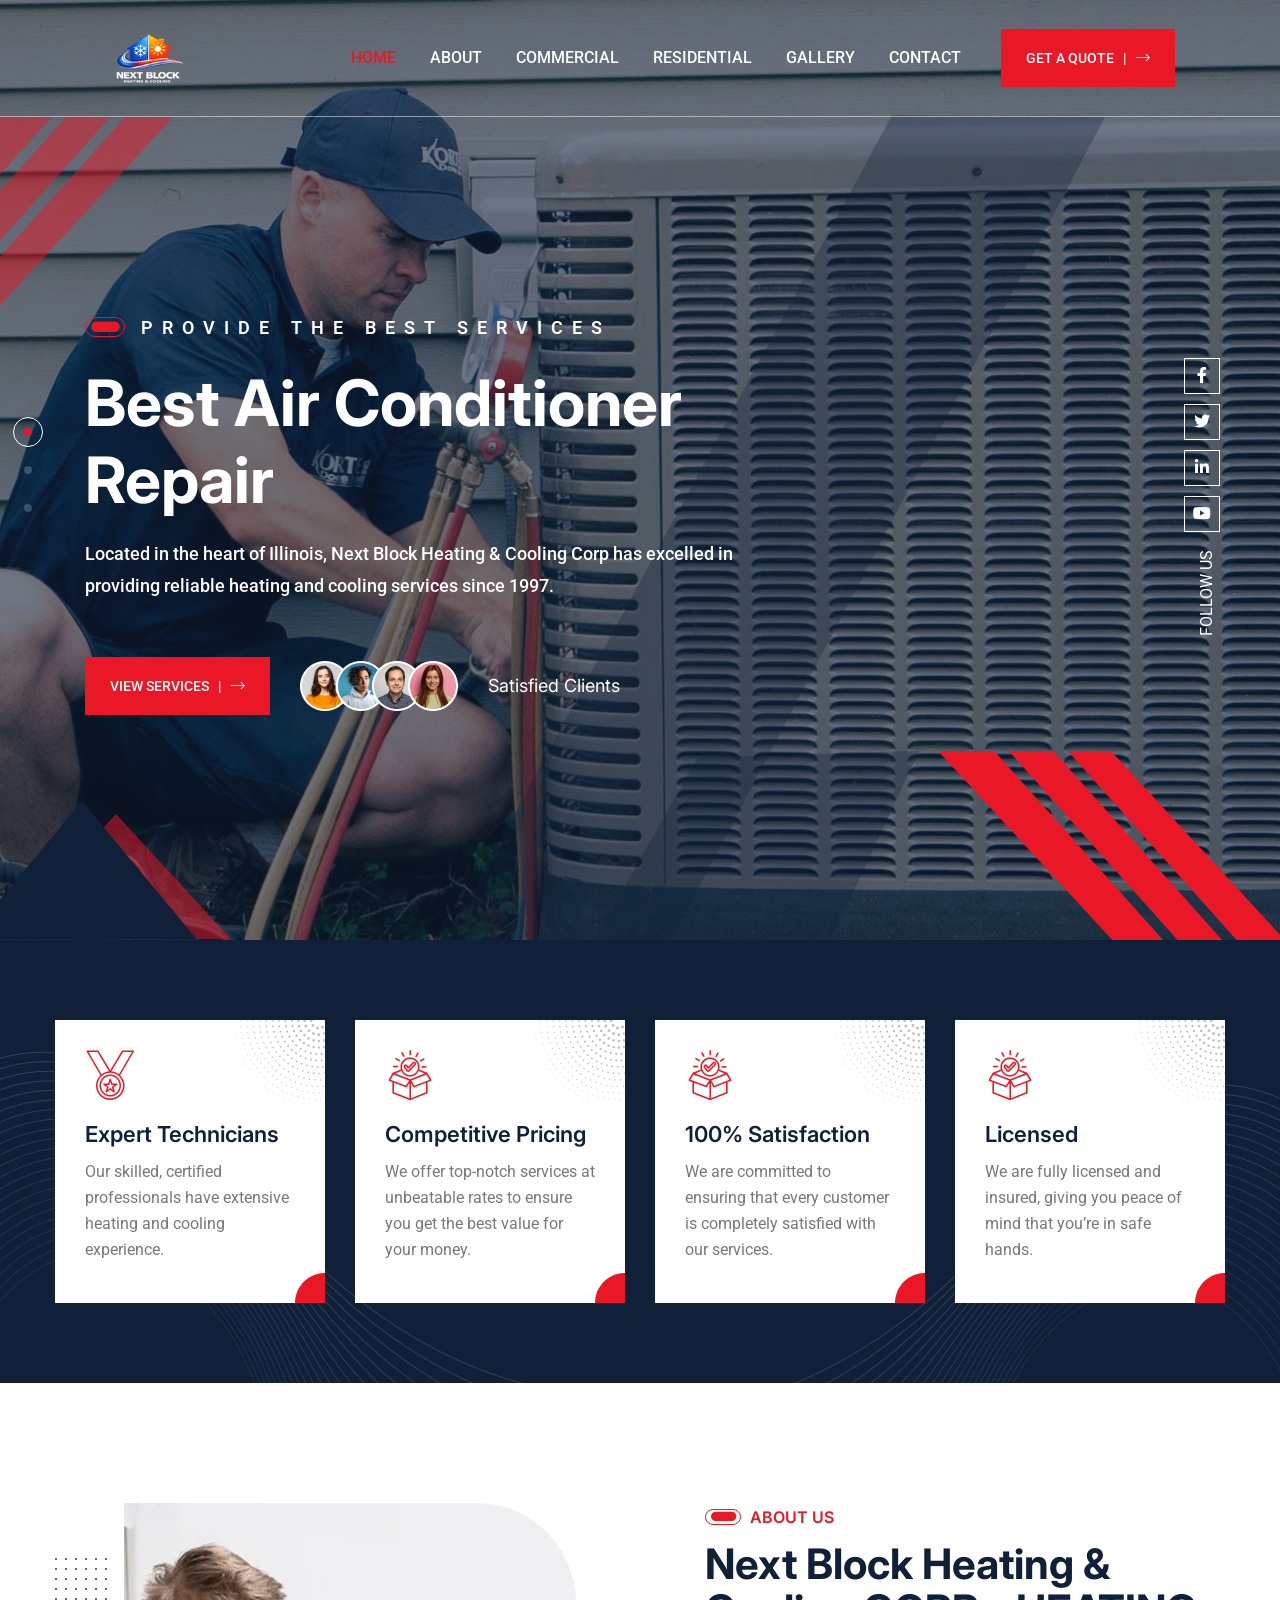
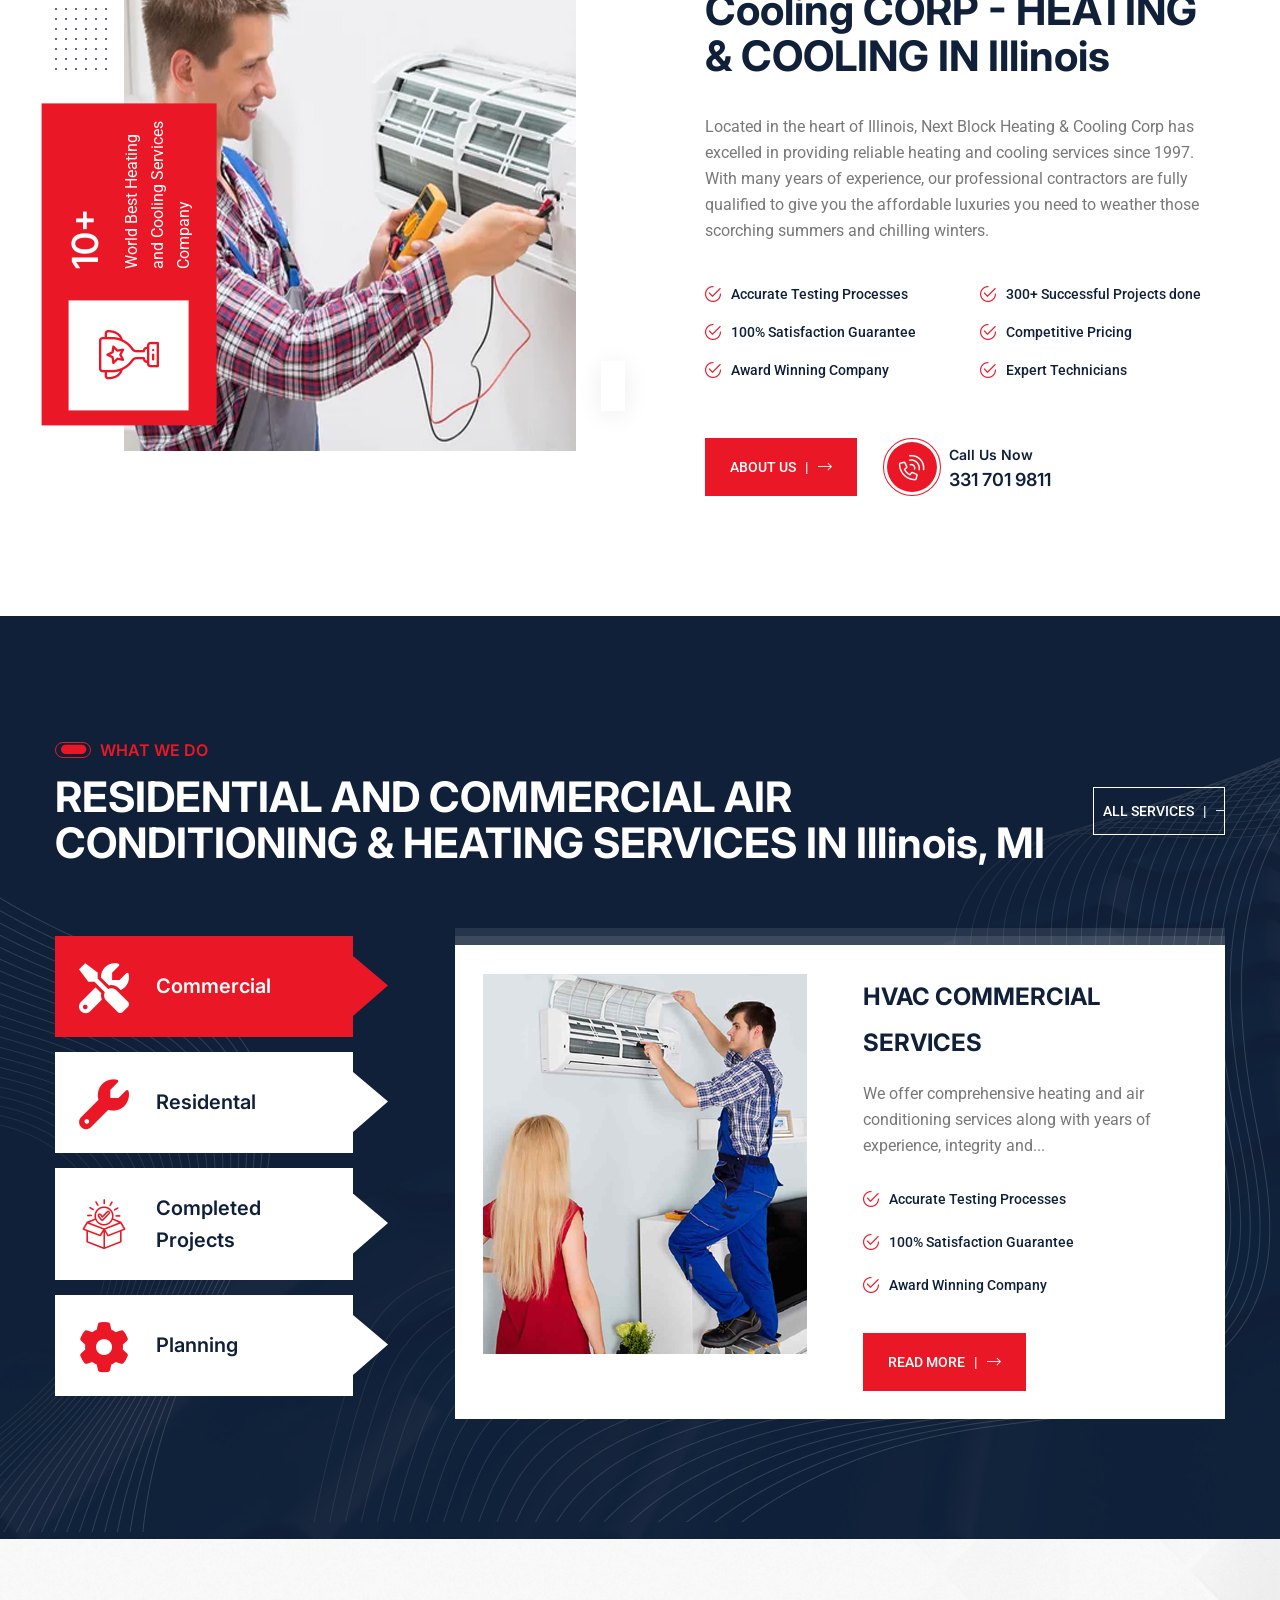
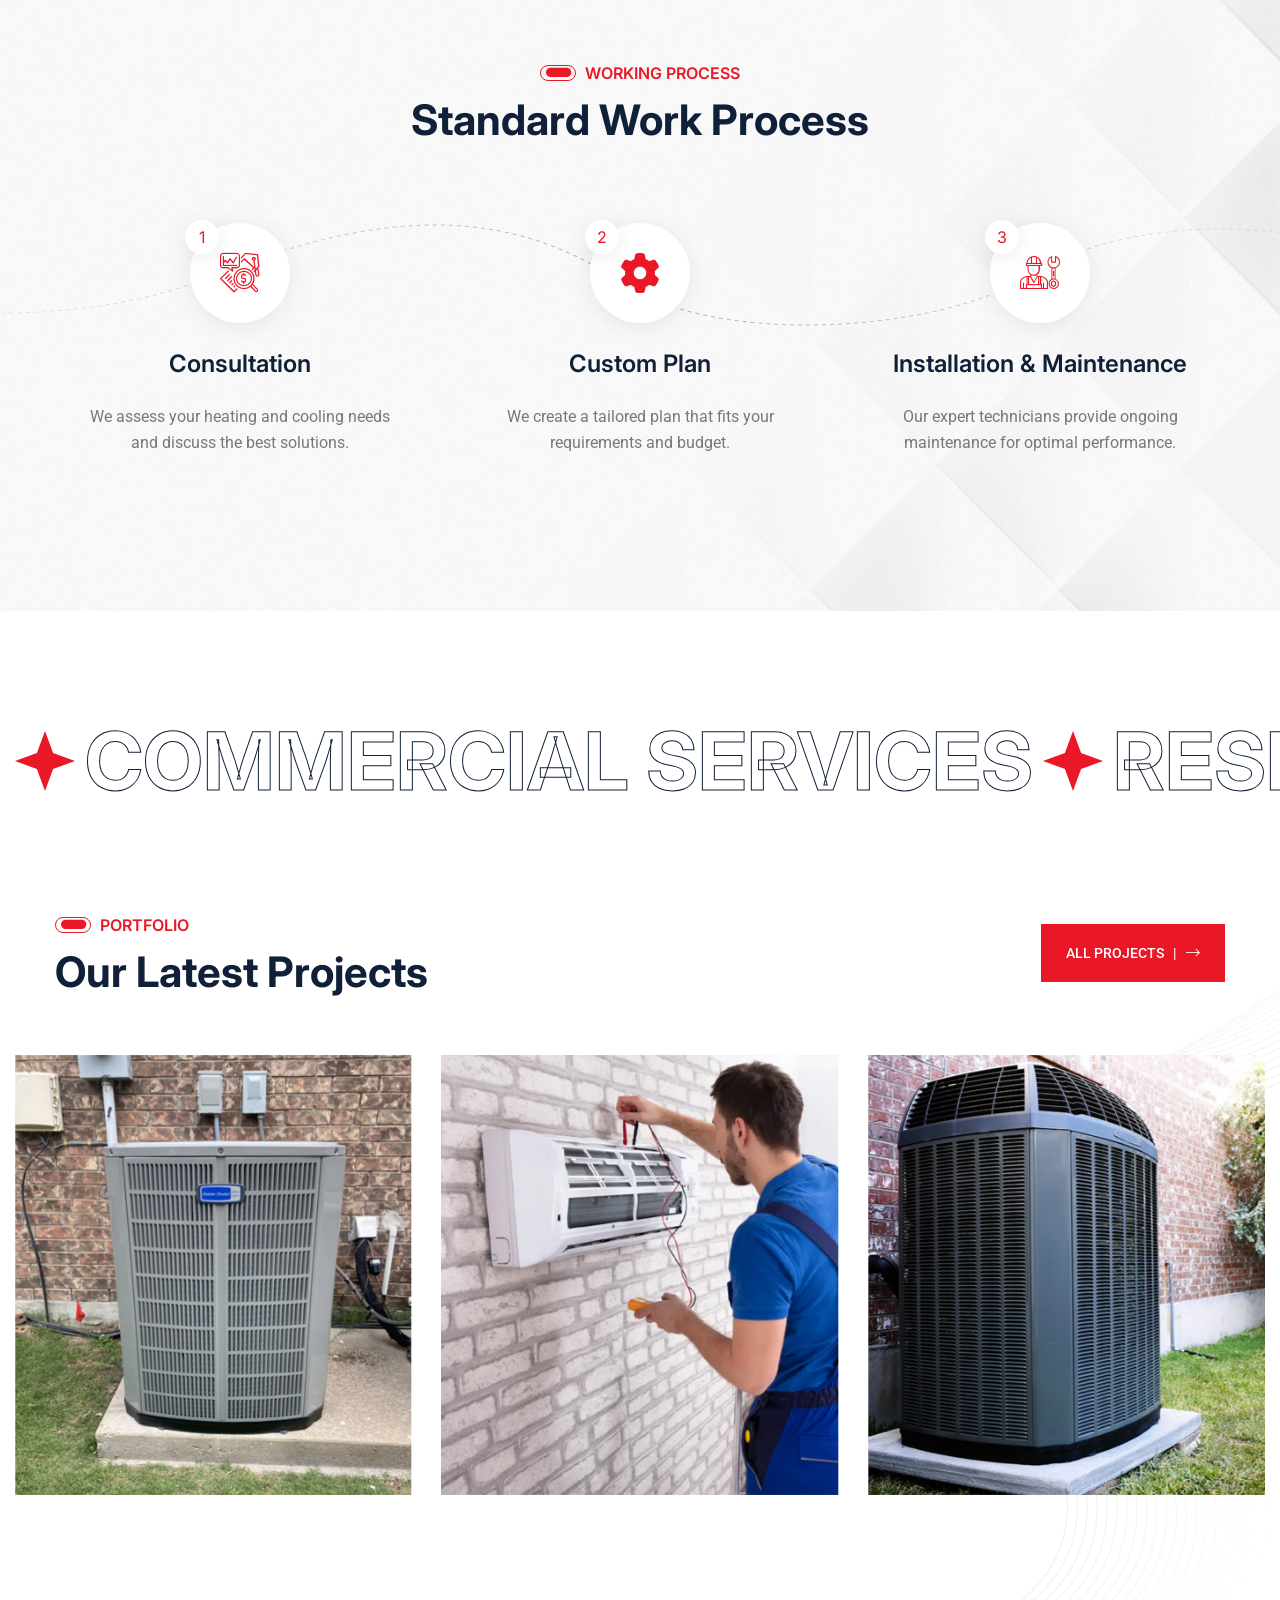
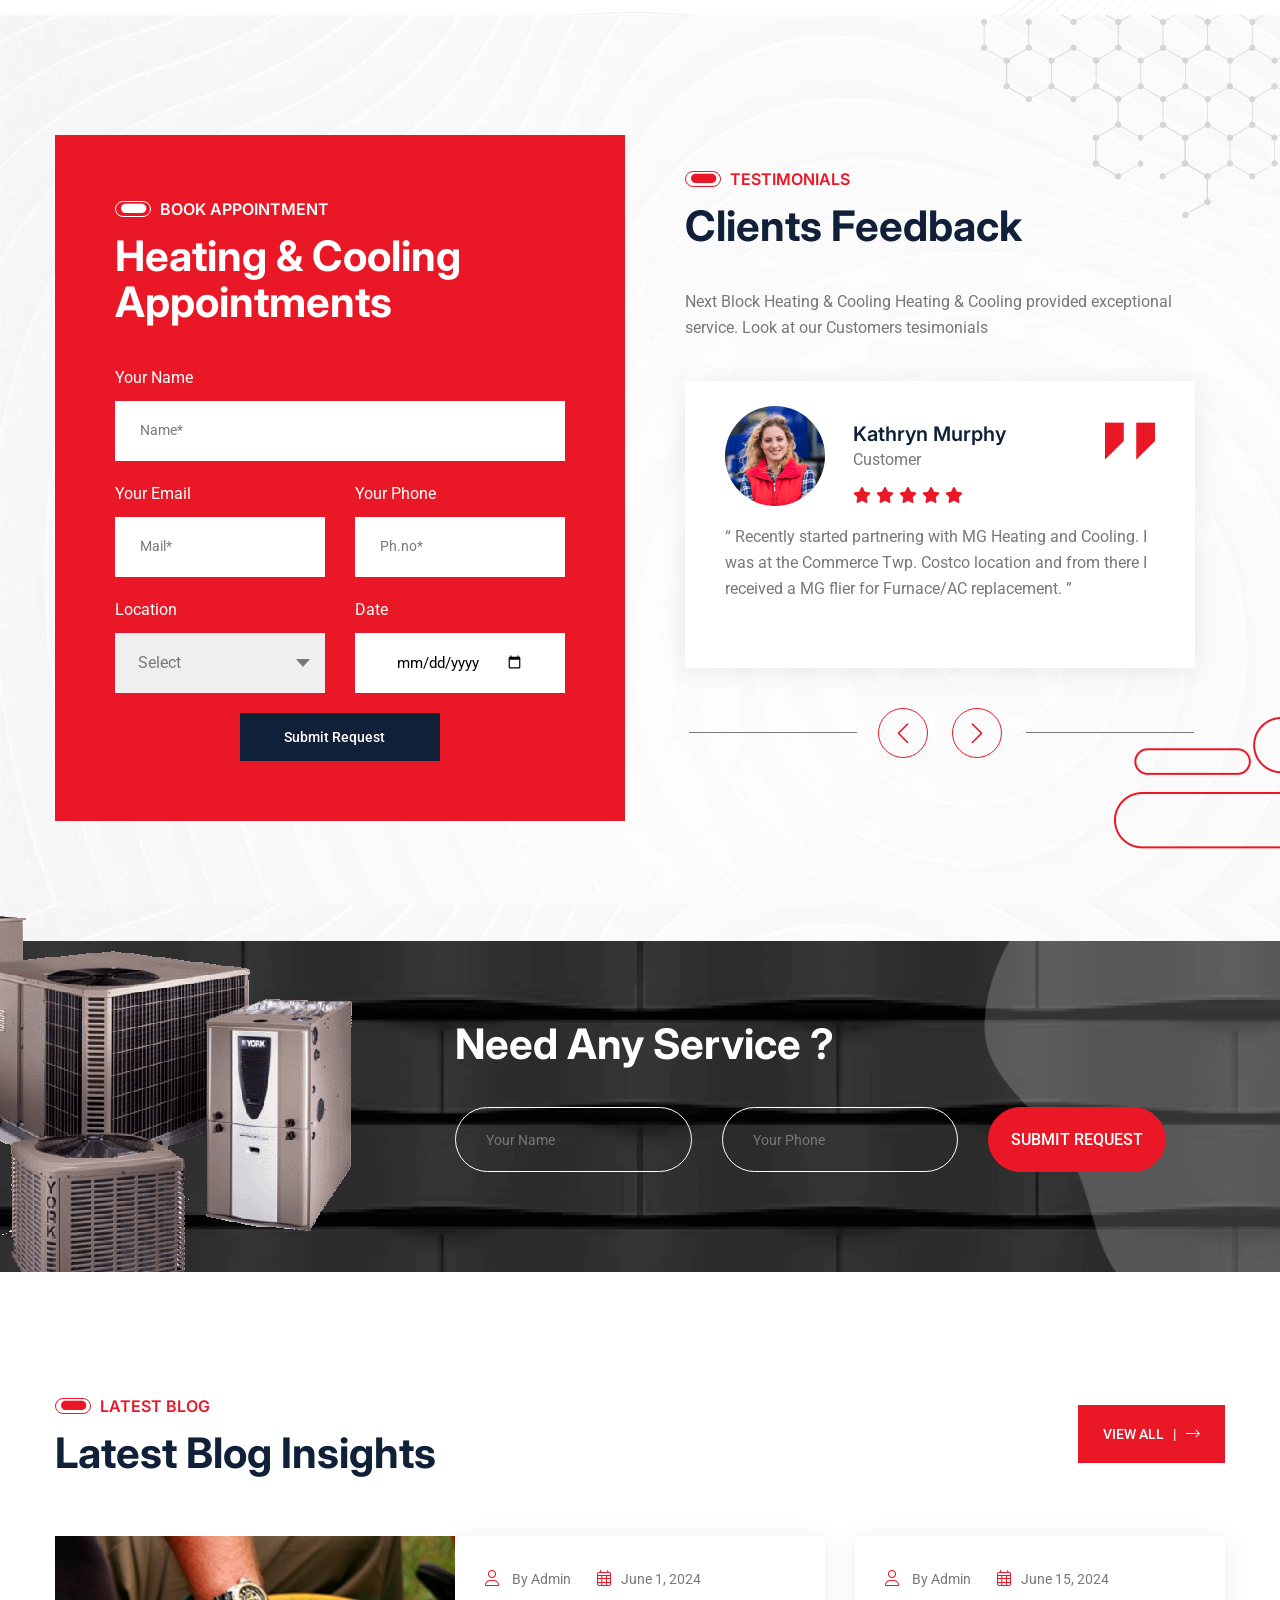
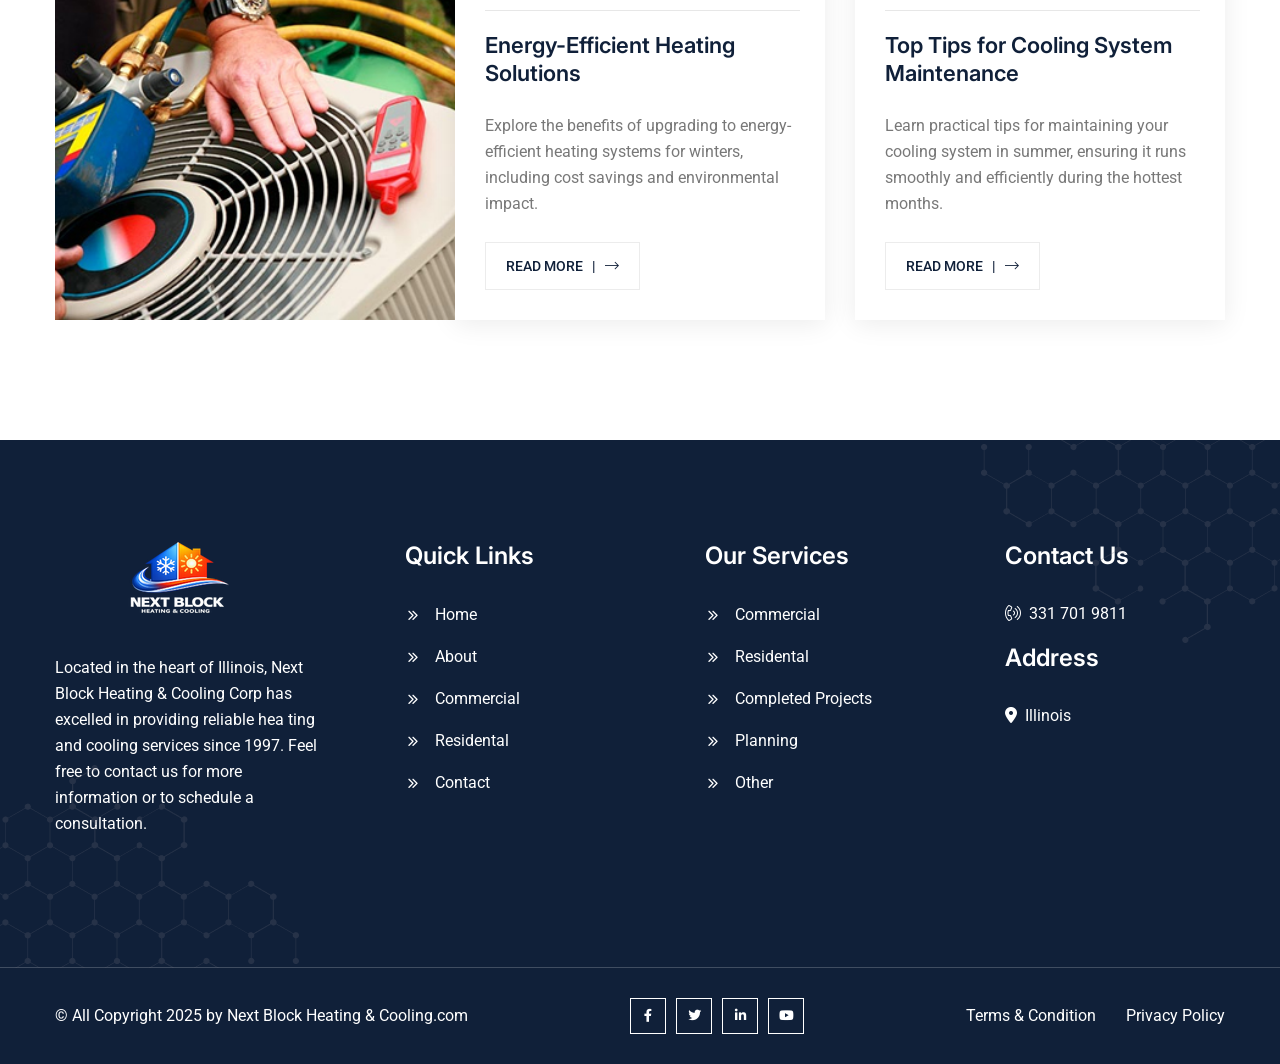
==== index.html @ 386b54d7 "first" ====
<!doctype html>
<html class="no-js" lang="zxx">


<head>
   <meta charset="utf-8">
   <meta http-equiv="x-ua-compatible" content="ie=edge">
   <title>Next Block Heating & Cooling</title>
   <meta name="description" content="">
   <meta name="viewport" content="width=device-width, initial-scale=1">

   <!-- Place favicon.ico in the root directory -->
   <link rel="shortcut icon" type="image/x-icon" href="./assets/imgs/logo/favicon.ico">
   <!-- CSS here -->
   <link rel="stylesheet" href="assets/css/bootstrap.min.css">
   <link rel="stylesheet" href="assets/css/meanmenu.min.css">
   <link rel="stylesheet" href="assets/css/animate.css">
   <link rel="stylesheet" href="assets/css/swiper.min.css">
   <link rel="stylesheet" href="assets/css/slick.css">
   <link rel="stylesheet" href="assets/css/magnific-popup.css">
   <link rel="stylesheet" href="assets/css/fontawesome-pro.css">
   <link rel="stylesheet" href="assets/css/icomoon.css">
   <link rel="stylesheet" href="assets/css/spacing.css">
   <link rel="stylesheet" href="assets/css/main.css">
</head>

<body>

   <!-- preloader start -->
   <div id="preloader">
      <div class="bd-loader-inner">
         <div class="bd-loader">
            <span class="bd-loader-item"></span>
            <span class="bd-loader-item"></span>
            <span class="bd-loader-item"></span>
            <span class="bd-loader-item"></span>
            <span class="bd-loader-item"></span>
            <span class="bd-loader-item"></span>
            <span class="bd-loader-item"></span>
            <span class="bd-loader-item"></span>
         </div>
      </div>
   </div>
   <!-- preloader start -->

   <!-- Back to top start -->
   <div class="backtotop-wrap cursor-pointer">
      <svg class="backtotop-circle svg-content" width="100%" height="100%" viewBox="-1 -1 102 102">
         <path d="M50,1 a49,49 0 0,1 0,98 a49,49 0 0,1 0,-98" />
      </svg>
   </div>
   <!-- Back to top end -->

   <!-- search area start -->
   <div class="df-search-area">
      <div class="container">
         <div class="row">
            <div class="col-xl-12">
               <div class="df-search-form">
                  <div class="df-search-close text-center mb-20">
                     <button class="df-search-close-btn df-search-close-btn"></button>
                  </div>
                  <form action="#">
                     <div class="df-search-input mb-10">
                        <input type="text" placeholder="Search here...">
                        <button type="submit"><i class="icon-search"></i></button>
                     </div>
                     <div class="df-search-category">
                        <span>Search by : </span>
                        <a href="index.html">Commercial , </a>
                        <a href="index.html">Residental, </a>
                        <a href="index.html">Completed, </a>
                     </div>
                  </form>
               </div>
            </div>
         </div>
      </div>
   </div>
   <div class="body-overlay"></div>
   <!-- search area end -->

   <!-- Offcanvas area start -->
   <div class="fix">
      <div class="offcanvas__info">
         <div class="offcanvas__wrapper">
            <div class="offcanvas__content">
               <div class="offcanvas__top mb-40 d-flex justify-content-between align-items-center">
                  <div class="offcanvas__logo">
                     <a href="index.html">
                        <img src="assets/imgs/logo/logo2.png" alt="Header Logo">
                     </a>
                  </div>
                  <div class="offcanvas__close">
                     <button>
                        <i class="fal fa-times"></i>
                     </button>
                  </div>
               </div>
               <div class="mobile-menu fix mb-40"></div>
            </div>
         </div>
      </div>
   </div>
   <div class="offcanvas__overlay"></div>
   <div class="offcanvas__overlay-white"></div>
   <!-- Offcanvas area start -->

   <!-- Header area start -->
   <header>
      <div id="header-sticky" class="header-area header-style-two">
         <div class="large-container">
            <div class="mega-menu-wrapper">
               <div class="header-main">
                  <div class="header-left">
                     <div class="header-logo">
                        <a href="index.html">
                           <img src="assets/imgs/logo/logo2.png" alt="header logo">
                        </a>
                     </div>                     
                  </div>                  
                  <div class="header-right d-flex justify-content-end">
                     <div class="mean__menu-wrapper d-none d-lg-block">
                        <div class="main-menu">
                           <nav id="mobile-menu">
                              <ul>
                                 <li class="has-dropdown active">
                                    <a href="index.html">HOME</a>
                                 </li>  
                                 <li>
                                    <a href="index.html">ABOUT</a>
                                 </li>  
                                 <li>
                                    <a href="index.html">COMMERCIAL</a>
                                 </li> 
                                 <li>
                                    <a href="index.html">RESIDENTIAL</a>
                                 </li> 
                                 <li>
                                    <a href="index.html">GALLERY</a>
                                 </li> 
                                 <li>
                                    <a href="index.html">CONTACT</a>
                                 </li> 
                              </ul>
                           </nav>
                           <!-- for wp -->
                           <div class="header__hamburger ml-50 d-none">
                              <button type="button" class="hamburger-btn offcanvas-open-btn">
                                 <span>01</span>
                                 <span>01</span>
                                 <span>01</span>
                              </button>
                           </div>
                        </div>
                     </div>
                     <!-- <div class="search-toggle-open header-search my-auto">
                        <div class="search-icon">
                           <i class="icon-search"></i>
                        </div>
                     </div> -->
                     
                     <div class="header-action d-none d-xl-inline-flex gap-5">
                        <div class="header-link">
                           <a class="primary-btn-1 btn-hover" href="index.html">
                              GET A QUOTE &nbsp; | <i class="icon-right-arrow"></i>
                              <span style="top: 147.172px; left: 108.5px;"></span>
                           </a>
                        </div>
                     </div>
                     <div class="header-action">
                        <div class="header-link-1">
                          <div class="icon">
                           <i class="fal fa-phone-volume"></i>
                          </div>
                          <div class="content">
                           <span>Call Us Now</span>
                              <h6><a href="tel:331 701 9811">331 701 9811</a></h6>
                          </div>
                          
                        </div>
                     </div>
                     <div class="header__hamburger d-xl-none my-auto">
                        <div class="sidebar__toggle">
                           <a class="bar-icon" href="javascript:void(0)">
                              <i class="fa-light fa-bars-sort"></i>
                           </a>
                        </div>
                     </div>
                  </div>
               </div>
            </div>
         </div>
      </div>
   </header>
   <!-- Header area end --> 


 <main>
   
 <!-- Banner area start --> 
<section class="banner-section-2 p-relative fix">
   <div class="swiper banner-active">
      <div class="swiper-wrapper">
         <!-- block -->
         <div class="swiper-slide"> 
            <div class="banner-main-2" data-background="assets/imgs/banner/bannerac2.jpg">
               <div class="large-container">               
                  <div class="banner-area-2 p-relative z-3 wow img-custom-anim-left animated" data-wow-delay="1000ms">
                     <span class="p-relative banner-sub-title">PROVIDE THE BEST SERVICES</span>
                     <h1 class="banner-title">Best Air Conditioner Repair</h1>
                     <p class="banner-text">Located in the heart of Illinois, Next Block Heating & Cooling Corp has excelled in <br> providing reliable heating and cooling services since 1997.</p>
                     <div class="banner-btn-area-2">
                        <a class="primary-btn-1 btn-hover" href="index.html">
                           VIEW SERVICES &nbsp; | <i class="icon-right-arrow"></i>
                           <span style="top: 147.172px; left: 108.5px;"></span>
                        </a>
                        <div class="round-image-area">
                           <div class="image-1">
                              <img src="assets/imgs/banner/clients-group.png" alt="">
                           </div>
                        </div>
                        <h6>satisfied clients</h6>
                     </div>                    
                  </div>   
                  <div class="socials-area">
                     <ul>
                        <li><a href="index.html"><i class="fab fa-facebook-f"></i></a></li>
                        <li><a href="index.html"><i class="fab fa-twitter"></i></a></li>
                        <li><a href="index.html"><i class="fab fa-linkedin-in"></i></a></li>
                        <li><a href="index.html"><i class="fab fa-youtube"></i></a></li>
                     </ul>
                     <span>FOLLOW US</span>
                  </div>     
               </div>
            </div>
            <div class="shape-area-2">
               <div class="shape-1" data-background="assets/imgs/shapes/shape-18.png"></div>
               <div class="shape-2" data-background="assets/imgs/shapes/shape-19.png"></div>
               <div class="shape-3" data-background="assets/imgs/shapes/shape-20.png"></div>
               <div class="shape-4" data-background="assets/imgs/shapes/shape-21.png"></div>
               <div class="shape-5" data-background="assets/imgs/shapes/shape-22.png"></div>
               <div class="shape-6" data-background="assets/imgs/shapes/shape-23.png"></div>
            </div>
         </div>
         <!-- block -->
         <div class="swiper-slide"> 
            <div class="banner-main-2" data-background="assets/imgs/banner/bannerac.jpg">
               <div class="large-container">               
                  <div class="banner-area-2 p-relative z-3 wow img-custom-anim-left animated" data-wow-delay="3000ms">
                     <span class="p-relative banner-sub-title">PROVIDE THE BEST SERVICES</span>
                     <h1 class="banner-title">Best Air Conditioner Repair</h1>
                     <p class="banner-text">Located in the heart of Illinois, Next Block Heating & Cooling Corp has excelled in <br> providing reliable heating and cooling services since 1997.</p>
                     <div class="banner-btn-area-2">
                        <a class="primary-btn-1 btn-hover" href="index.html">
                           VIEW SERVICES &nbsp; | <i class="icon-right-arrow"></i>
                           <span style="top: 147.172px; left: 108.5px;"></span>
                        </a>
                        <div class="round-image-area">
                           <div class="image-1">
                              <img src="assets/imgs/banner/clients-group.png" alt="">
                           </div>
                        </div>
                        <h6>satisfied clients</h6>
                     </div>                    
                  </div>   
                  <div class="socials-area">
                     <ul>
                        <li><a href="index.html"><i class="fab fa-facebook-f"></i></a></li>
                        <li><a href="index.html"><i class="fab fa-twitter"></i></a></li>
                        <li><a href="index.html"><i class="fab fa-linkedin-in"></i></a></li>
                        <li><a href="index.html"><i class="fab fa-youtube"></i></a></li>
                     </ul>
                     <span>FOLLOW US</span>
                  </div>     
               </div>
            </div>
            <div class="shape-area-2">
               <div class="shape-1" data-background="assets/imgs/shapes/shape-18.png"></div>
               <div class="shape-2" data-background="assets/imgs/shapes/shape-19.png"></div>
               <div class="shape-3" data-background="assets/imgs/shapes/shape-20.png"></div>
               <div class="shape-4" data-background="assets/imgs/shapes/shape-21.png"></div>
               <div class="shape-5" data-background="assets/imgs/shapes/shape-22.png"></div>
               <div class="shape-6" data-background="assets/imgs/shapes/shape-23.png"></div>
            </div>
         </div>
         <!-- block -->
         <div class="swiper-slide"> 
            <div class="banner-main-2" data-background="assets/imgs/banner/bannerac2.jpg">
               <div class="large-container">               
                  <div class="banner-area-2 p-relative z-3 wow img-custom-anim-left animated" data-wow-delay="3000ms">
                     <span class="p-relative banner-sub-title">PROVIDE THE BEST SERVICES</span>
                     <h1 class="banner-title">Best Air Conditioner Repair</h1>
                     <p class="banner-text">Located in the heart of Illinois, Next Block Heating & Cooling Corp has excelled in <br> providing reliable heating and cooling services since 1997.</p>
                     <div class="banner-btn-area-2">
                        <a class="primary-btn-1 btn-hover" href="index.html">
                           VIEW SERVICES &nbsp; | <i class="icon-right-arrow"></i>
                           <span style="top: 147.172px; left: 108.5px;"></span>
                        </a>
                        <div class="round-image-area">
                           <div class="image-1">
                              <img src="assets/imgs/banner/clients-group.png" alt="">
                           </div>
                        </div>
                        <h6>satisfied clients</h6>
                     </div>                    
                  </div>   
                  <div class="socials-area">
                     <ul>
                        <li><a href="index.html"><i class="fab fa-facebook-f"></i></a></li>
                        <li><a href="index.html"><i class="fab fa-twitter"></i></a></li>
                        <li><a href="index.html"><i class="fab fa-linkedin-in"></i></a></li>
                        <li><a href="index.html"><i class="fab fa-youtube"></i></a></li>
                     </ul>
                     <span>FOLLOW US</span>
                  </div>     
               </div>
            </div>
            <div class="shape-area-2">
               <div class="shape-1" data-background="assets/imgs/shapes/shape-18.png"></div>
               <div class="shape-2" data-background="assets/imgs/shapes/shape-19.png"></div>
               <div class="shape-3" data-background="assets/imgs/shapes/shape-20.png"></div>
               <div class="shape-4" data-background="assets/imgs/shapes/shape-21.png"></div>
               <div class="shape-5" data-background="assets/imgs/shapes/shape-22.png"></div>
               <div class="shape-6" data-background="assets/imgs/shapes/shape-23.png"></div>
            </div>
         </div>
      </div>
   </div>
    <!-- If we need pagination -->
    <div class="banner-dot-inner">
      <div class="banner-dot"></div>
   </div>
</section>
 <!-- Banner area end --> 

 <!-- Features area start --> 
 <section class="features-section pt-80 pb-80 bg-color-1 p-relative">
   <div class="bg-shape-1" data-background="assets/imgs/shapes/shape-27.png"></div>
   <div class="bg-shape-2" data-background="assets/imgs/shapes/shape-28.png"></div>
   <div class="small-container">
      <div class="row g-4">
         <div class="col-xxl-3 col-xl-3 col-lg-6 col-md-6">
            <div class="features-box-area p-relative wow fadeInLeft" data-wow-delay="500ms">
               <div class="shape-1" data-background="assets/imgs/shapes/shape-24.png"></div>
               <div class="shape-2" data-background="assets/imgs/shapes/shape-25.png"></div>
               <div class="shape-3" data-background="assets/imgs/shapes/shape-26.png"></div>
               <div class="icon-box">
                  <i class="icon-prize"></i>
               </div>
               <h5 class="mt-20 mb-10"><a href="index.html">Expert Technicians</a></h5>
               <p>Our skilled, certified professionals have extensive heating and cooling experience.</p>
            </div>
         </div>
         <!-- block -->
         <div class="col-xxl-3 col-xl-3 col-lg-6 col-md-6">
            <div class="features-box-area p-relative">
               <div class="shape-1" data-background="assets/imgs/shapes/shape-24.png"></div>
               <div class="shape-2" data-background="assets/imgs/shapes/shape-25.png"></div>
               <div class="shape-3" data-background="assets/imgs/shapes/shape-26.png"></div>
               <div class="icon-box">
                  <i class="icon-prize-box"></i>
               </div>
               <h5 class="mt-20 mb-10"><a href="index.html">Competitive Pricing</a></h5>
               <p>We offer top-notch services at unbeatable rates to ensure you get the best value for your money.</p>
            </div>
         </div>
         <!-- block -->
         <div class="col-xxl-3 col-xl-3 col-lg-6 col-md-6">
            <div class="features-box-area p-relative">
               <div class="shape-1" data-background="assets/imgs/shapes/shape-24.png"></div>
               <div class="shape-2" data-background="assets/imgs/shapes/shape-25.png"></div>
               <div class="shape-3" data-background="assets/imgs/shapes/shape-26.png"></div>
               <div class="icon-box">
                  <i class="icon-prize-box"></i>
               </div>
               <h5 class="mt-20 mb-10"><a href="index.html">100% Satisfaction</a></h5>
               <p>We are committed to ensuring that every customer is completely satisfied with our services.</p>
            </div>
         </div>
         <!-- block -->
         <div class="col-xxl-3 col-xl-3 col-lg-6 col-md-6">
            <div class="features-box-area p-relative wow fadeInRight" data-wow-delay="500ms">
               <div class="shape-1" data-background="assets/imgs/shapes/shape-24.png"></div>
               <div class="shape-2" data-background="assets/imgs/shapes/shape-25.png"></div>
               <div class="shape-3" data-background="assets/imgs/shapes/shape-26.png"></div>
               <div class="icon-box">
                  <i class="icon-prize-box"></i>
               </div>
               <h5 class="mt-20 mb-10"><a href="index.html">Licensed</a></h5>
               <p>We are fully licensed and insured, giving you peace of mind that you’re in safe hands.</p>
            </div>
         </div>
         <!-- block -->
      </div>
   </div>
 </section>
 <!-- Features area end --> 

 <!-- about two area start --> 
 <section class="about-2-section p-relative fix section-space">
   <div class="bg-shape-1" data-background="assets/imgs/shapes/shape-30.png"></div>
   <div class="bg-shape-2" data-background="assets/imgs/shapes/shape-31.png"></div>
   <div class="small-container">
      <div class="row">
         <div class="col-xxl-6 col-xl-6 col-lg-6 col-md-12">
            <div class="about-2-image-area p-relative wow fadeInLeft" data-wow-delay="500ms">
               <figure class="main-image m-img">
                  <img src="assets/imgs/about/about-3.jpg" alt="">
               </figure>
               <div class="small-image">
                  <img src="assets/imgs/about/about-4.jpg" alt="">
               </div>
               <div class="icon-box">
                  <div class="icon">
                     <i class="icon-prize-1"></i>
                  </div>
                  <div class="content">
                     <h3 class="mb-10"><span class="counter">10</span>+</h3>
                     <p>World Best Heating and Cooling Services Company</p>
                  </div>
               </div>
               <div class="shape-1" data-background="assets/imgs/shapes/shape-29.png"></div>
            </div>
         </div>
         <div class="col-xxl-6 col-xl-6 col-lg-6 col-md-12">
            <div class="about-2-content-area pl-50">
               <div class="title-box mb-35 wow fadeInRight" data-wow-delay=".5s">
                  <span class="section-sub-title">About Us</span>
                  <h3 class="section-title mt-10">Next Block Heating & Cooling CORP - HEATING & COOLING IN Illinois</h3>
               </div>
               <p class="mb-35">Located in the heart of Illinois, Next Block Heating & Cooling Corp has excelled in providing reliable heating and cooling services since 1997. With many years of experience, our professional contractors are fully qualified to give you the affordable luxuries you need to weather those scorching summers and chilling winters. </p>
               <div class="row mb-45">
                  <div class="col-lg-6">
                     <ul class="list-area">
                        <li class="mb-10">Accurate Testing Processes</li>
                        <li class="mb-10">100% Satisfaction Guarantee</li>
                        <li class="mb-10">Award Winning Company</li>
                     </ul>
                  </div>
                  <div class="col-lg-6">
                     <ul class="list-area">
                        <li class="mb-10">300+ Successful Projects done</li>
                        <li class="mb-10">Competitive Pricing</li>
                        <li class="mb-10">Expert Technicians</li>
                     </ul>
                  </div>
               </div>
               <div class="about-2-btn-area">
                  <a class="primary-btn-1 btn-hover" href="index.html">
                     about us &nbsp; | <i class="icon-right-arrow"></i>
                     <span style="top: 147.172px; left: 108.5px;"></span>
                  </a>
                  <div class="call-us">
                     <div class="icon-1">
                        <i class="fal fa-phone-volume"></i>
                     </div>
                     <div class="content p-relative">
                        <span>Call Us Now</span>
                           <h5><a href="tel:331 701 9811">331 701 9811</a></h5>
                       </div>
                  </div>
               </div>
            </div>
         </div>
      </div>
   </div>
 </section>
 <!-- about two area end --> 

 <!-- Service tab area start --> 
 <section class="service-tab-section section-space bg-color-1 p-relative">
   <div class="bg-image" data-background="assets/imgs/shapes/shape-35.png"></div>
   <div class="bg-shape-1" data-background="assets/imgs/shapes/shape-33.png"></div>
   <div class="bg-shape-2" data-background="assets/imgs/shapes/shape-34.png"></div>
   <div class="small-container">
      <div class="service-tab-title-area mb-70">
         <div class="title-box wow fadeInLeft" data-wow-delay=".5s">
            <span class="section-sub-title">WHAT WE DO</span>
            <h3 class="section-title mt-10 text-white p-relative">RESIDENTIAL AND COMMERCIAL AIR CONDITIONING & HEATING SERVICES IN Illinois, MI</h3>
         </div>
         <a class="primary-btn-4 btn-hover mt-20" href="index.html">
            all services &nbsp; | <i class="icon-right-arrow"></i>
            <span style="top: 147.172px; left: 108.5px;"></span>
         </a>
      </div>
      <div class="row">
         <div class="col-xxl-4 col-xl-4 col-lg-4">
            <div class="service-tab-btn-area wow fadeInLeft" data-wow-delay="500ms">
               <ul class="nav nav-tabs" id="myTab" role="tablist">
                  <li class="nav-item" role="presentation">
                     <a href="javascript:void(0)" class="nav-link active" id="modified-roofing-tab" data-bs-toggle="tab"
                        data-bs-target="#modified-roofing-tab-pane" role="tab"
                        aria-controls="modified-roofing-tab-pane" aria-selected="true">
                        <div class="icon-box">
                           <i class="fa-solid fa-screwdriver-wrench"></i>
                        </div>
                        Commercial
                     </a>
                  </li>
                  <li class="nav-item" role="presentation">
                     <a href="javascript:void(0)" class="nav-link" id="roof-installation-tab" data-bs-toggle="tab"
                        data-bs-target="#roof-installation-tab-pane" role="tab"
                        aria-controls="roof-installation-tab-pane" aria-selected="false">
                        <div class="icon-box">
                           <i class="fa-solid fa-wrench"></i>
                        </div>
                        Residental
                     </a>
                  </li>
                  <li class="nav-item" role="presentation">
                     <a href="javascript:void(0)" class="nav-link" id="roof-cornering-tab" data-bs-toggle="tab"
                        data-bs-target="#roof-cornering-tab-pane" role="tab"
                        aria-controls="roof-cornering-tab-pane" aria-selected="false">
                        <div class="icon-box">
                           <i class="icon-prize-box"></i>                        </div>
                        Completed Projects
                     </a>
                  </li>
                  <li class="nav-item" role="presentation">
                     <a href="javascript:void(0)" class="nav-link" id="roof-renovation-tab" data-bs-toggle="tab"
                        data-bs-target="#roof-renovation-tab-pane" role="tab"
                        aria-controls="roof-renovation-tab-pane" aria-selected="false">
                        <div class="icon-box">
                           <i class="fa-solid fa-gear"></i>
                        </div>
                        Planning
                     </a>
                  </li>
               </ul>
            </div>
         </div>
         <div class="col-xxl-8 col-xl-8 col-lg-8">
            <div class="service-tab-details-area">
               <div class="tab-content" id="myTabContent">
                  <div class="tab-pane fade show active" id="modified-roofing-tab-pane" role="tabpanel"
                     aria-labelledby="modified-roofing-tab" tabindex="0">
                     <div class="service-tab-content p-relative">
                        <div class="tab-bg-shape" data-background="assets/imgs/shapes/shape-32.png"></div>
                        <figure class="image p-relative">
                           <img src="assets/imgs/resources/service-tab-1.jpg" alt="">
                        </figure>
                        <div class="content p-relative">
                           <h4>HVAC COMMERCIAL SERVICES
                           </h4>
                           <p class="pt-15 pb-10">We offer comprehensive heating and air conditioning services along with years of experience, integrity and...</p>
                           <ul class="tab-list-content">
                              <li>Accurate Testing Processes</li>
                              <li>100% Satisfaction Guarantee</li>
                              <li>Award Winning Company</li>
                           </ul>
                           <a class="primary-btn-1 btn-hover mt-20" href="index.html">
                              Read more &nbsp; | <i class="icon-right-arrow"></i>
                              <span style="top: 147.172px; left: 108.5px;"></span>
                           </a>
                        </div>
                     </div>
                  </div>
                  <div class="tab-pane fade" id="roof-installation-tab-pane" role="tabpanel"
                     aria-labelledby="roof-installation-tab" tabindex="0">
                     <div class="service-tab-content p-relative">
                        <div class="tab-bg-shape" data-background="assets/imgs/shapes/shape-32.png"></div>
                        <figure class="image p-relative">
                           <img src="assets/imgs/resources/service-tab-1.jpg" alt="">
                        </figure>
                        <div class="content p-relative">
                           <h4>HVAC RESIDENTIAL SERVICES
                           </h4>
                           <p class="pt-15 pb-10">A properly installed and functioning heating and cooling system can make a world of difference to the quality and...</p>
                           <ul class="tab-list-content">
                              <li>Accurate Testing Processes</li>
                              <li>100% Satisfaction Guarantee</li>
                              <li>Award Winning Company</li>
                           </ul>
                           <a class="primary-btn-1 btn-hover mt-20" href="index.html">
                              Read more &nbsp; | <i class="icon-right-arrow"></i>
                              <span style="top: 147.172px; left: 108.5px;"></span>
                           </a>
                        </div>
                     </div>
                  </div>
                  <div class="tab-pane fade" id="roof-cornering-tab-pane" role="tabpanel" aria-labelledby="roof-cornering-tab"
                     tabindex="0">
                     <div class="service-tab-content p-relative">
                        <div class="tab-bg-shape" data-background="assets/imgs/shapes/shape-32.png"></div>
                        <figure class="image p-relative">
                           <img src="assets/imgs/resources/service-tab-1.jpg" alt="">
                        </figure>
                        <div class="content p-relative">
                           <h4>COMPLETED PROJECTS
                           </h4>
                           <p class="pt-15 pb-10"> We take special pride in the craftsmanship that our employees dedicate towards each and every project. With highly tra...</p>
                           <ul class="tab-list-content">
                              <li>Accurate Testing Processes</li>
                              <li>100% Satisfaction Guarantee</li>
                              <li>Award Winning Company</li>
                           </ul>
                           <a class="primary-btn-1 btn-hover mt-20" href="index.html">
                              Read more &nbsp; | <i class="icon-right-arrow"></i>
                              <span style="top: 147.172px; left: 108.5px;"></span>
                           </a>
                        </div>
                     </div>
                  </div>
                  <div class="tab-pane fade" id="roof-renovation-tab-pane" role="tabpanel" aria-labelledby="roof-renovation-tab"
                     tabindex="0">
                     <div class="service-tab-content p-relative">
                        <div class="tab-bg-shape" data-background="assets/imgs/shapes/shape-32.png"></div>
                        <figure class="image p-relative">
                           <img src="assets/imgs/resources/service-tab-1.jpg" alt="">
                        </figure>
                        <div class="content p-relative">
                           <h4>PLANNING
                           </h4>
                           <p class="pt-15 pb-10">A properly installed and functioning heating and cooling system can make a world of difference to the quality and...</p>
                           <ul class="tab-list-content">
                              <li>Accurate Testing Processes</li>
                              <li>100% Satisfaction Guarantee</li>
                              <li>Award Winning Company</li>
                           </ul>
                           <a class="primary-btn-1 btn-hover mt-20" href="index.html">
                              Read more &nbsp; | <i class="icon-right-arrow"></i>
                              <span style="top: 147.172px; left: 108.5px;"></span>
                           </a>
                        </div>
                     </div>
                  </div>
               </div>
            </div>            
         </div>
      </div>
   </div>
 </section>
 <!-- Service tab area end --> 

 <!-- Work process area start --> 
 <section class="work-process-section section-space p-relative" data-background="assets/imgs/bg/process-bg.png">
   <div class="shape-1" data-background="assets/imgs/bg/line.png"></div>
   <div class="small-container">
      <div class="title-box text-center mb-60 wow fadeInLeft" data-wow-delay=".5s">
         <span class="section-sub-title">Working Process</span>
         <h3 class="section-title mt-10">Standard Work Process</h3>
      </div>
      <div class="row g-4">
         <div class="col-xxl-4 col-xl-4 col-lg-4">
            <div class="work-process-box text-center ">
               <div class="icon-box p-relative">
                  <i class="icon-dollar-tag"></i>
                  <span>1</span>
               </div>
               <div class="content">
                  <h4 class="pt-25 pb-25">Consultation</h4>
                  <p>We assess your heating and cooling needs and discuss the best solutions.</p>
               </div>
            </div>
         </div>
         <!-- block -->
         <div class="col-xxl-4 col-xl-4 col-lg-4">
            <div class="work-process-box text-center ">
               <div class="icon-box p-relative">
                  <i class="fa-solid fa-gear"></i>
                  <span>2</span>
               </div>
               <div class="content">
                  <h4 class="pt-25 pb-25">Custom Plan</h4>
                  <p>We create a tailored plan that fits your requirements and budget.</p>
               </div>
            </div>
         </div>
         <!-- block -->
         <div class="col-xxl-4 col-xl-4 col-lg-4">
            <div class="work-process-box text-center ">
               <div class="icon-box p-relative">
                  <i class="icon-engineer"></i>
                  <span>3</span>
               </div>
               <div class="content">
                  <h4 class="pt-25 pb-25"> Installation & Maintenance</h4>
                  <p>Our expert technicians provide ongoing maintenance for optimal performance.</p>
               </div>
            </div>
         </div>
         <!-- block -->
      </div>
   </div>
 </section>
 <!-- Work process area end --> 

 <!-- Text slider area start --> 
 <section class="text-slider-section section-space fix">
   <div class="container-fluid">
      <div class="text-slider-box">
         <div class="slide-box">
            <svg width="60" height="60" viewBox="0 0 60 60" fill="none" xmlns="http://www.w3.org/2000/svg">
               <path d="M30 0L38.1027 21.8973L60 30L38.1027 38.1027L30 60L21.8973 38.1027L0 30L21.8973 21.8973L30 0Z" fill="#EA1826"/>
            </svg>
            <h1>COMMERCIAL SERVICES</h1>
         </div>
         <div class="slide-box">
            <svg width="60" height="60" viewBox="0 0 60 60" fill="none" xmlns="http://www.w3.org/2000/svg">
               <path d="M30 0L38.1027 21.8973L60 30L38.1027 38.1027L30 60L21.8973 38.1027L0 30L21.8973 21.8973L30 0Z" fill="#EA1826"/>
            </svg>
            <h1>RESIDENTIAL SERVICES</h1>
         </div>
         <div class="slide-box">
            <svg width="60" height="60" viewBox="0 0 60 60" fill="none" xmlns="http://www.w3.org/2000/svg">
               <path d="M30 0L38.1027 21.8973L60 30L38.1027 38.1027L30 60L21.8973 38.1027L0 30L21.8973 21.8973L30 0Z" fill="#EA1826"/>
            </svg>
            <h1>COMPLETED PROJECTS</h1>
         </div>
         <div class="slide-box">
            <svg width="60" height="60" viewBox="0 0 60 60" fill="none" xmlns="http://www.w3.org/2000/svg">
               <path d="M30 0L38.1027 21.8973L60 30L38.1027 38.1027L30 60L21.8973 38.1027L0 30L21.8973 21.8973L30 0Z" fill="#EA1826"/>
            </svg>
            <h1>GALLERY</h1>
         </div>
         <div class="slide-box">
            <svg width="60" height="60" viewBox="0 0 60 60" fill="none" xmlns="http://www.w3.org/2000/svg">
               <path d="M30 0L38.1027 21.8973L60 30L38.1027 38.1027L30 60L21.8973 38.1027L0 30L21.8973 21.8973L30 0Z" fill="#EA1826"/>
            </svg>
            <h1>PLANNING</h1>
         </div>
         <div class="slide-box">
            <svg width="60" height="60" viewBox="0 0 60 60" fill="none" xmlns="http://www.w3.org/2000/svg">
               <path d="M30 0L38.1027 21.8973L60 30L38.1027 38.1027L30 60L21.8973 38.1027L0 30L21.8973 21.8973L30 0Z" fill="#EA1826"/>
            </svg>
            <h1>OTHER</h1>
         </div>
      </div>
   </div>
 </section>
 <!-- Text slider area end --> 

 <!-- Project slider two area start --> 
 <section class="project-slider-two-section section-space-bottom p-relative fix">
   <div class="bg-shape" data-background="assets/imgs/shapes/shape-37.png"></div>
   <div class="small-container">
      <div class="project-two-title-area mb-60">
         <div class="title-box wow fadeInLeft" data-wow-delay=".5s">
            <span class="section-sub-title">portfolio</span>
            <h3 class="section-title mt-10">Our Latest Projects</h3>
         </div>
         <a class="primary-btn-1 btn-hover" href="index.html">
            all  PROJECTS &nbsp; | <i class="icon-right-arrow"></i>
            <span style="top: 147.172px; left: 108.5px;"></span>
         </a>
      </div>
   </div>
   <div class="container-fluid">
      <div class="swiper project-active-1">
         <div class="swiper-wrapper">
            <!-- block -->
            <div class="swiper-slide"> 
               <div class="project-slider-two-box p-relative">
                  <figure class="image w-img">
                     <img src="assets/imgs/project/project-5.jpg" alt="">
                  </figure>
                  <div class="content">
                     <div class="inner-box">
                        <span>AC Service</span>
                        <h5><a href="index.html">Commercial</a></h5>
                     </div>
                     <a class="icon-1" href="index.html">
                        <i class="icon-arrow-up"></i>
                     </a>
                  </div>
               </div>
            </div>
            <!-- block -->
            <div class="swiper-slide"> 
               <div class="project-slider-two-box p-relative">
                  <figure class="image w-img">
                     <img src="assets/imgs/project/project-6.jpg" alt="">
                  </figure>
                  <div class="content">
                     <div class="inner-box">
                        <span>AC Service</span>
                        <h5><a href="index.html">Residental</a></h5>
                     </div>
                     <a class="icon-1" href="index.html">
                        <i class="icon-arrow-up"></i>
                     </a>
                  </div>
               </div>
            </div>
            <!-- block -->
            <div class="swiper-slide"> 
               <div class="project-slider-two-box p-relative">
                  <figure class="image w-img">
                     <img src="assets/imgs/project/project-7.jpg" alt="">
                  </figure>
                  <div class="content">
                     <div class="inner-box">
                        <span>AC Service</span>
                        <h5><a href="index.html">Commercial</a></h5>
                     </div>
                     <a class="icon-1" href="index.html">
                        <i class="icon-arrow-up"></i>
                     </a>
                  </div>
               </div>
            </div>
            <!-- block -->
            <div class="swiper-slide"> 
               <div class="project-slider-two-box p-relative">
                  <figure class="image w-img">
                     <img src="assets/imgs/project/project-8.jpg" alt="">
                  </figure>
                  <div class="content">
                     <div class="inner-box">
                        <span>AC Service</span>
                        <h5><a href="index.html">Completed</a></h5>
                     </div>
                     <a class="icon-1" href="index.html">
                        <i class="icon-arrow-up"></i>
                     </a>
                  </div>
               </div>
            </div>
         </div>
      </div>
   </div>
 </section>
 <!-- Project slider two area end --> 
 
  <!-- Testimonials area start --> 
<section class="testimonials-section p-relative section-space fix" data-background="assets/imgs/bg/testimonial-bg.png">
   <div class="bg-shape" data-background="assets/imgs/bg/testimonial-bg-1.png"></div>
   <div class="bg-shape-1" data-background="assets/imgs/bg/testimonial-bg-2.png"></div>
   <div class="bg-shape-2" data-background="assets/imgs/shapes/shape-16.png"></div>
   <div class="bg-shape-3" data-background="assets/imgs/shapes/shape-17.png"></div>
   <div class="small-container">
      <div class="row">
         <div class="col-xxl-6 col-xl-6 col-lg-6 col-md-12">
            <div class="contact-from p-relative">
               <div class="title-box mb-40 wow fadeInLeft" data-wow-delay=".5s">
                  <span class="section-sub-title text-white">Book APPOINTMENT</span>
                  <h3 class="section-title mt-10 text-white">Heating & Cooling Appointments</h3>
               </div>
               <form action="#">
                  <div class="row">
                     <div class="col-lg-12">
                        <div class="contact__from-input mb-20">
                           <label>Your Name</label>
                           <input type="text" placeholder="Name*">
                        </div>
                     </div>
                     <div class="col-lg-6">
                        <label>Your Email</label>
                        <div class="contact__from-input mb-20">
                           <input type="text" placeholder="Mail*">
                        </div>
                     </div>
                     <div class="col-lg-6">
                        <label>Your Phone</label>
                        <div class="contact__from-input mb-20">
                           <input type="tel" placeholder="Ph.no*">
                        </div>
                     </div>
                     <div class="col-lg-6">
                        <label>Location</label>
                        <div class="contact__select mb-20">
                           <select>
                              <option value="0">Select</option>
                              <option value="2">Location-1</option>
                              <option value="3">Location-2</option>
                              <option value="1">Location-3</option>
                           </select>
                        </div>
                     </div>
                     <div class="col-lg-6">
                        <label>Date</label>
                        <div class="contact__from-input mb-20">
                           <input type="date">
                        </div>
                     </div>
                     <div class="col-12">
                        <div class="testimonials_btn text-center">
                           <button  type="submit" class="primary-btn-4 btn-hover">
                              Submit Request
                              <span style="top: 147.172px; left: 108.5px;"></span>
                           </button>
                        </div>
                     </div>
                  </div>
               </form>
            </div>
         </div>
         <div class="col-xxl-6 col-xl-6 col-lg-6 col-md-12">
            <div class="testimonials-area">
               <div class="title-box mb-40 wow fadeInLeft" data-wow-delay=".5s">
                  <span class="section-sub-title">Testimonials</span>
                  <h3 class="section-title mt-10">Clients Feedback</h3>
               </div>
               <p class="mb-40">Next Block Heating & Cooling Heating & Cooling provided exceptional service. Look at our Customers tesimonials</p>
               <div class="testimonials-box">
               <div class="swiper testimonial-active-1">
                  <div class="swiper-wrapper">
                     <!-- block -->
                     <div class="swiper-slide"> 
                        <div class="autor-upper p-relative">
                           <figure class="image">
                              <img src="assets/imgs/resources/testimonials-2.png" alt="">
                           </figure>
                           <div class="icon-1">
                              <i class="icon-comma-double"></i>
                           </div>
                           <div class="author-info">
                              <h5>Matt Z.</h5>
                              <span>Customer</span>
                              <ul class="rating-list">
                                 <li><i class="fa fa-star"></i></li>
                                 <li><i class="fa fa-star"></i></li>
                                 <li><i class="fa fa-star"></i></li>
                                 <li><i class="fa fa-star"></i></li>
                                 <li><i class="fa fa-star"></i></li>
                              </ul>
                           </div>
                        </div>
                        <div class="content">
                           <p>“ Water heaters, Steam And Hydronic Heating. Noritz Tankless water heaters, Water Treatment, Water Softening systems, Sewer Repair And Replacement, Custom Plumbing Installations. ”</p>
                        </div>                       
                     </div>
                     <!-- block -->
                     <div class="swiper-slide"> 
                        <div class="autor-upper p-relative">
                           <figure class="image">
                              <img src="assets/imgs/resources/testimonials-1.png" alt="">
                           </figure>
                           <div class="icon-1">
                              <i class="icon-comma-double"></i>
                           </div>
                           <div class="author-info">
                              <h5>Kathryn Murphy</h5>
                              <span>Customer</span>
                              <ul class="rating-list">
                                 <li><i class="fa fa-star"></i></li>
                                 <li><i class="fa fa-star"></i></li>
                                 <li><i class="fa fa-star"></i></li>
                                 <li><i class="fa fa-star"></i></li>
                                 <li><i class="fa fa-star"></i></li>
                              </ul>
                           </div>
                        </div>
                        <div class="content">
                           <p>“ Recently started partnering with MG  Heating and Cooling. I was at the Commerce Twp. Costco location and from there I received a MG  flier for Furnace/AC replacement. ”</p>
                        </div>                       
                     </div>
                  </div>
               </div>
            </div>
               <!-- If we need navigation buttons -->
               <div class="testimonials_1_navigation__wrapprer position-relative z-1 text-center mt-40">
                  <div class="common-slider-navigation">
                     <button class="testimonial-1-button-prev p-relative"><i class="icon-arrow-left-angle"></i></button>
                     <button class="testimonial-1-button-next p-relative"><i class="icon-arrow-right-angle"></i></button>
                  </div>
               </div> 
            </div>
         </div>
      </div>
   </div>
</section>
  <!-- Testimonials area end --> 

 <!-- Icon box counter area start --> 
 <!-- <section class="icon-box-counter-section section-space">
   <div class="small-container">
      <div class="row g-4">
         <div class="col-xxl-3 col-xl-3 col-lg-6 col-md-6">
            <div class="icon-box-counter-area">
               <div class="icon-box">
                  <i class="icon-home-1"></i>
               </div>
               <div class="content">
                  <h3><span class="counter">300</span>+</h3>
                  <span class="text-1">Successfully Projects</span>
               </div>
            </div>
         </div>
         <div class="col-xxl-3 col-xl-3 col-lg-6 col-md-6">
            <div class="icon-box-counter-area">
               <div class="icon-box">
                  <i class="icon-team"></i>
               </div>
               <div class="content">
                  <h3><span class="counter">450</span>+</h3>
                  <span class="text-1">Company Staffs</span>
               </div>
            </div>
         </div>
         <div class="col-xxl-3 col-xl-3 col-lg-6 col-md-6">
            <div class="icon-box-counter-area">
               <div class="icon-box">
                  <i class="icon-prize-box"></i>
               </div>
               <div class="content">
                  <h3><span class="counter">3,150</span></h3>
                  <span class="text-1">Tons of Products</span>
               </div>
            </div>
         </div>
         <div class="col-xxl-3 col-xl-3 col-lg-6 col-md-6">
            <div class="icon-box-counter-area">
               <div class="icon-box">
                  <i class="icon-team-1"></i>
               </div>
               <div class="content">
                  <h3><span class="counter">6,561</span></h3>
                  <span class="text-1">Satisfied Clients</span>
               </div>
            </div>
         </div>
      </div>
   </div>
 </section> -->
 <!-- Icon box counter area end --> 

 <!-- Help form area start --> 
 <section class="help-form-section section-space-small p-relative" data-background="assets/imgs/bg/help-bg.png">
   <div class="bg-shape" data-background="assets/imgs/shapes/shape-38.png"></div>
   <div class="small-container">
      <div class="row">
         <div class="col-xxl-4 col-xl-4 col-lg-4">
            <div class="image-area w-img">
               <img src="assets/imgs/resources/help-form.png" alt="">
            </div>
         </div>
         <div class="col-xxl-8 col-xl-8 col-lg-8">
            <div class="help-form-area">
               <h3 class="section-title mb-40 text-white">Need Any Service ?</h3>
               <div class="inner p-relative">
                  <form action="#">
                     <div class="row">
                        <div class="col-lg-4 col-md-12 mb-20">
                           <input type="text" placeholder="Your Name" required>
                        </div>
                        <div class="col-lg-4 col-md-12 mb-20">
                           <input type="tel" placeholder="Your Phone" required>
                        </div>
                        <div class="col-lg-4 col-md-12">
                           <button  type="submit" class="primary-btn-1 btn-hover">
                              Submit Request
                              <span style="top: 147.172px; left: 108.5px;"></span>
                           </button>
                        </div>
                     </div>
                  </form>
               </div>
            </div>
         </div>
      </div>
   </div>
 </section>
 <!-- Help form area end --> 

 <!-- Blog area start --> 
 <section class="blog-two-section section-space">
   <div class="small-container">
      <div class="blog-two-title-area mb-60">
         <div class="title-box wow fadeInLeft" data-wow-delay=".5s">
            <span class="section-sub-title">LATEST blog</span>
            <h3 class="section-title mt-10">Latest Blog Insights</h3>
         </div>
         <a class="primary-btn-1 btn-hover" href="index.html">
            view all &nbsp; | <i class="icon-right-arrow"></i>
            <span style="top: 147.172px; left: 108.5px;"></span>
         </a>
      </div>
      <div class="row g-4">
         <div class="col-xxl-8 col-xl-8 col-lg-12">
            <div class="blog-style-two">
               <a class="blog-image w-img" href="index.html">
                  <img src="assets/imgs/blog/blog-4.jpg" alt="">
               </a>
               <div class="blog-content-area">
                  <div class="post-meta">
                     <span class="p-relative"><a href="index.html"><i class="fal fa-user"></i> By Admin</a></span>
                     <span class="p-relative"><a href="index.html"><i class="fal fa-calendar-alt"></i>June 1, 2024</a></span>
                  </div>
                  <hr>
                  <h5 class="blog-title"><a href="index.html">Energy-Efficient Heating Solutions</a></h5>
                  <p class="blog-text">
                     Explore the benefits of upgrading to energy-efficient heating systems for winters, including cost savings and environmental impact.
                  </p>
                  <a class="primary-btn-5 btn-hover" href="index.html">
                     Read MORE &nbsp; | <i class="icon-right-arrow"></i>
                     <span style="top: 147.172px; left: 108.5px;"></span>
                  </a>
               </div>
            </div>
         </div>
         <div class="col-xxl-4 col-xl-4 col-lg-12">
            <div class="blog-style-two d-block">
               <div class="blog-content-area">
                  <div class="post-meta">
                     <span class="p-relative"><a href="index.html"><i class="fal fa-user"></i> By Admin</a></span>
                     <span class="p-relative"><a href="index.html"><i class="fal fa-calendar-alt"></i>June 15, 2024</a></span>
                  </div>
                  <hr>
                  <h5 class="blog-title"><a href="index.html">Top Tips for Cooling System Maintenance</a></h5>
                  <p class="blog-text">
                     Learn practical tips for maintaining your cooling system in summer, ensuring it runs smoothly and efficiently during the hottest months.
                  </p>
                  <a class="primary-btn-5 btn-hover" href="index.html">
                     Read MORE &nbsp; | <i class="icon-right-arrow"></i>
                     <span style="top: 147.172px; left: 108.5px;"></span>
                  </a>
               </div>
            </div>
         </div>
      </div>
   </div>
 </section>
 <!-- Blog area end --> 



 </main>
     

   <!-- Footer area start -->
   <footer>
      <div class="footer-main bg-color-1 p-relative">
         <div class="footer-shape-1" data-background="assets/imgs/footer/shape-f-1.png"></div>
         <div class="footer-shape-2" data-background="assets/imgs/footer/shape-f-2.png"></div>
         <div class="footer-top section-space-medium">
            <div class="small-container">
               <div class="row g-4">
                  <div class="col-xxl-3 col-xl-3 col-lg-3 col-md-6">
                     <div class="footer-widget-1">
                        <figure class="image">
                           <a href="index.html">
                           <img src="assets/imgs/logo/logo2.png" alt="">
                           </a>
                        </figure>
                        <p class="mt-40 mb-30">
                           Located in the heart of Illinois, Next Block Heating & Cooling Corp has excelled in providing reliable hea ting and cooling services since 1997. Feel free to contact us for more information or to schedule a consultation.
                        </p>
                        <!-- <div class="working-hours">
                           <h6 class="text-white mb-20">Working Hours:</h6>
                           <ul class="text-white">
                              <li>Mon - Sat: <span class="fw-lighter">10.00AM - 4.00PM</span></li>
                              <li>Sunday: <span class="fw-lighter">Close</span></li>
                           </ul>
                        </div> -->
                     </div>
                  </div>
                  <div class="col-xxl-3 col-xl-3 col-lg-3 col-md-6">
                     <div class="footer-widget-2 pl-50">
                        <h4 class="mb-30 footer-title">Quick Links</h4>
                        <ul class="service-list">
                           <li><a href="index.html">Home</a></li>
                           <li><a href="index.html">About</a></li>
                           <li><a href="index.html">Commercial</a></li>
                           <li><a href="index.html">Residental</a></li>
                           <li><a href="index.html">Contact</a></li>
                        </ul>
                     </div>
                  </div>
                  <div class="col-xxl-3 col-xl-3 col-lg-3 col-md-6">
                     <div class="footer-widget-2 pl-50">
                        <h4 class="mb-30 footer-title">Our Services</h4>
                        <ul class="service-list">
                           <li><a href="index.html">Commercial</a></li>
                           <li><a href="index.html">Residental</a></li>
                           <li><a href="index.html">Completed Projects</a></li>
                           <li><a href="index.html">Planning</a></li>
                           <li><a href="index.html">Other</a></li>
                        </ul>
                     </div>
                  </div>
                  <div class="col-xxl-3 col-xl-3 col-lg-3 col-md-6">
                     <div class="footer-widget-2 pl-50">
                        <h4 class="mb-30 footer-title">Contact Us</h4>
                        <p class="whitecol"><i class="fal fa-phone-volume"></i> &nbsp;331 701 9811</p>
                     </div>
                     <div class="footer-widget-2 pl-50">
                        <h4 class="mb-30 footer-title">Address</h4>
                       <p class="whitecol"> <i class="fa-solid fa-location-dot"></i> &nbsp;Illinois</p>
                     </div>
                  </div>
                  <!-- <div class="col-xxl-3 col-xl-3 col-lg-3 col-md-6">
                     <div class="footer-widget-4 pr-30">
                        <h4 class="mb-20 footer-title mb-30">Our Gallery</h4>
                        <div class="footer-gallery p-relative">
                           <a class="popup-image" href="assets/imgs/footer/footer-1.png">
                              <img src="assets/imgs/footer/footer-1.png" alt="">
                           </a>
                           <a class="popup-image" href="assets/imgs/footer/footer-2.png">
                              <img src="assets/imgs/footer/footer-2.png" alt="">
                           </a>
                           <a class="popup-image" href="assets/imgs/footer/footer-3.png">
                              <img src="assets/imgs/footer/footer-3.png" alt="">
                           </a>
                           <a class="popup-image" href="assets/imgs/footer/footer-4.png">
                              <img src="assets/imgs/footer/footer-4.png" alt="">
                           </a>
                        </div>
                     </div>
                  </div> -->
               </div>
            </div>
         </div>
         <div class="small-container">
            <div class="footer-bottom pt-30 pb-30">
               <div class="left-area p-relative">
                  <span>© All Copyright 2025 by <a href="index.html">Next Block Heating & Cooling.com</a></span>
               </div>
               <div class="footer-socials p-relative">
                  <span><a href="index.html"><i class="fab fa-facebook-f"></i></a></span>
                  <span><a href="index.html"><i class="fab fa-twitter"></i></a></span>
                  <span><a href="index.html"><i class="fab fa-linkedin-in"></i></a></span>
                  <span><a href="index.html"><i class="fab fa-youtube"></i></a></span>
               </div>
               <div class="right-area p-relative">
                  <span><a href="index.html">Terms & Condition</a></span>
                  <span><a href="index.html">Privacy Policy</a></span>
               </div>
            </div> 
         </div>     
      </div>
   </footer>
   <!-- Footer area end -->
   

   <!-- JS here -->
   <script src="assets/js/jquery-3.6.0.min.js"></script>
   <script src="assets/js/waypoints.min.js"></script>
   <script src="assets/js/bootstrap.bundle.min.js"></script>
   <script src="assets/js/meanmenu.min.js"></script>
   <script src="assets/js/swiper.min.js"></script>
   <script src="assets/js/slick.min.js"></script>
   <script src="assets/js/magnific-popup.min.js"></script>
   <script src="assets/js/counterup.js"></script>
   <script src="assets/js/wow.js"></script>
   <script src="assets/js/main.js"></script>

</body>


</html>
---- assets/css/icomoon.css ----
@font-face {
  font-family: 'icomoon';
  src:  url('../fonts/icomoone747.eot?9goitm');
  src:  url('../fonts/icomoone747.eot?9goitm#iefix') format('embedded-opentype'),
    url('../fonts/icomoone747.ttf?9goitm') format('truetype'),
    url('../fonts/icomoone747.woff?9goitm') format('woff');
  font-weight: normal;
  font-style: normal;
  font-display: block;
}

[class^="icon-"], [class*=" icon-"] {
  /* use !important to prevent issues with browser extensions that change fonts */
  font-family: 'icomoon' !important;
  speak: never;
  font-style: normal;
  font-weight: normal;
  font-variant: normal;
  text-transform: none;
  line-height: 1;

  /* Better Font Rendering =========== */
  -webkit-font-smoothing: antialiased;
  -moz-osx-font-smoothing: grayscale;
}

.icon-roof-9:before {
  content: "\e92d";
}
.icon-shape:before {
  content: "\e92c";
}
.icon-arrow-left-angle:before {
  content: "\e900";
}
.icon-arrow-right-angle:before {
  content: "\e901";
}
.icon-arrow-right-double:before {
  content: "\e902";
}
.icon-arrow-up:before {
  content: "\e903";
}
.icon-calendar:before {
  content: "\e904";
}
.icon-calendar-1:before {
  content: "\e905";
}
.icon-call:before {
  content: "\e906";
}
.icon-comma-double:before {
  content: "\e907";
}
.icon-dollar-tag:before {
  content: "\e908";
}
.icon-download:before {
  content: "\e909";
}
.icon-email:before {
  content: "\e90a";
}
.icon-engineer:before {
  content: "\e90b";
}
.icon-hammer:before {
  content: "\e90c";
}
.icon-help:before {
  content: "\e90d";
}
.icon-home:before {
  content: "\e90e";
}
.icon-home-1:before {
  content: "\e90f";
}
.icon-mail:before {
  content: "\e910";
}
.icon-map-pin:before {
  content: "\e911";
}
.icon-phone:before {
  content: "\e912";
}
.icon-play:before {
  content: "\e913";
}
.icon-prize:before {
  content: "\e914";
}
.icon-prize-1:before {
  content: "\e915";
}
.icon-prize-box:before {
  content: "\e916";
}
.icon-quote:before {
  content: "\e917";
}
.icon-right-arrow:before {
  content: "\e918";
}
.icon-roof:before {
  content: "\e919";
}
.icon-roof-2:before {
  content: "\e91a";
}
.icon-roof-3:before {
  content: "\e91b";
}
.icon-roof-4:before {
  content: "\e91c";
}
.icon-roof-5:before {
  content: "\e91d";
}
.icon-roof-6:before {
  content: "\e91e";
}
.icon-roof-7:before {
  content: "\e91f";
}
.icon-roof-8:before {
  content: "\e920";
}
.icon-round-check:before {
  content: "\e921";
}
.icon-search:before {
  content: "\e922";
}
.icon-search-1:before {
  content: "\e923";
}
.icon-share:before {
  content: "\e924";
}
.icon-shopping-cart:before {
  content: "\e925";
}
.icon-tag:before {
  content: "\e926";
}
.icon-target:before {
  content: "\e927";
}
.icon-team:before {
  content: "\e928";
}
.icon-team-1:before {
  content: "\e929";
}
.icon-user-1:before {
  content: "\e92a";
}
.icon-watch:before {
  content: "\e92b";
}
---- assets/css/spacing.css ----
.mt-5{
    margin-top:5px !important
}
.mt-10{
    margin-top:10px
}
.mt-15{
    margin-top:15px
}
.mt-20{
    margin-top:20px
}
.mt-25{
    margin-top:25px
}
.mt-30{
    margin-top:30px
}
.mt-35{
    margin-top:35px
}
.mt-40{
    margin-top:40px
}
.mt-45{
    margin-top:45px
}
.mt-50{
    margin-top:50px
}
.mt-55{
    margin-top:55px
}
.mt-60{
    margin-top:60px
}
.mt-65{
    margin-top:65px
}
.mt-70{
    margin-top:70px
}
.mt-75{
    margin-top:75px
}
.mt-80{
    margin-top:80px
}
.mt-85{
    margin-top:85px
}
.mt-90{
    margin-top:90px
}
.mt-95{
    margin-top:95px
}
.mt-100{
    margin-top:100px
}
.mt-105{
    margin-top:105px
}
.mt-110{
    margin-top:110px
}
.mt-115{
    margin-top:115px
}
.mt-120{
    margin-top:120px
}
.mt-125{
    margin-top:125px
}
.mt-130{
    margin-top:130px
}
.mt-135{
    margin-top:135px
}
.mt-140{
    margin-top:140px
}
.mt-145{
    margin-top:145px
}
.mt-150{
    margin-top:150px
}
.mt-155{
    margin-top:155px
}
.mt-160{
    margin-top:160px
}
.mt-165{
    margin-top:165px
}
.mt-170{
    margin-top:170px
}
.mt-175{
    margin-top:175px
}
.mt-180{
    margin-top:180px
}
.mt-185{
    margin-top:185px
}
.mt-190{
    margin-top:190px
}
.mt-195{
    margin-top:195px
}
.mt-200{
    margin-top:200px
}
.mb-5{
    margin-bottom:5px !important
}
.mb-10{
    margin-bottom:10px
}
.mb-15{
    margin-bottom:15px
}
.mb-20{
    margin-bottom:20px
}
.mb-25{
    margin-bottom:25px
}
.mb-30{
    margin-bottom:30px
}
.mb-35{
    margin-bottom:35px
}
.mb-40{
    margin-bottom:40px
}
.mb-45{
    margin-bottom:45px
}
.mb-50{
    margin-bottom:50px
}
.mb-55{
    margin-bottom:55px
}
.mb-60{
    margin-bottom:60px
}
.mb-65{
    margin-bottom:65px
}
.mb-70{
    margin-bottom:70px
}
.mb-75{
    margin-bottom:75px
}
.mb-80{
    margin-bottom:80px
}
.mb-85{
    margin-bottom:85px
}
.mb-90{
    margin-bottom:90px
}
.mb-95{
    margin-bottom:95px
}
.mb-100{
    margin-bottom:100px
}
.mb-105{
    margin-bottom:105px
}
.mb-110{
    margin-bottom:110px
}
.mb-115{
    margin-bottom:115px
}
.mb-120{
    margin-bottom:120px
}
.mb-125{
    margin-bottom:125px
}
.mb-130{
    margin-bottom:130px
}
.mb-135{
    margin-bottom:135px
}
.mb-140{
    margin-bottom:140px
}
.mb-145{
    margin-bottom:145px
}
.mb-150{
    margin-bottom:150px
}
.mb-155{
    margin-bottom:155px
}
.mb-160{
    margin-bottom:160px
}
.mb-165{
    margin-bottom:165px
}
.mb-170{
    margin-bottom:170px
}
.mb-175{
    margin-bottom:175px
}
.mb-180{
    margin-bottom:180px
}
.mb-185{
    margin-bottom:185px
}
.mb-190{
    margin-bottom:190px
}
.mb-195{
    margin-bottom:195px
}
.mb-200{
    margin-bottom:200px
}
.ml-5{
    margin-inline-start:5px
}
.ml-10{
    margin-inline-start:10px
}
.ml-15{
    margin-inline-start:15px
}
.ml-20{
    margin-inline-start:20px
}
.ml-25{
    margin-inline-start:25px
}
.ml-30{
    margin-inline-start:30px
}
.ml-35{
    margin-inline-start:35px
}
.ml-40{
    margin-inline-start:40px
}
.ml-45{
    margin-inline-start:45px
}
.ml-50{
    margin-inline-start:50px
}
.ml-55{
    margin-inline-start:55px
}
.ml-60{
    margin-inline-start:60px
}
.ml-65{
    margin-inline-start:65px
}
.ml-70{
    margin-inline-start:70px
}
.ml-75{
    margin-inline-start:75px
}
.ml-80{
    margin-inline-start:80px
}
.ml-85{
    margin-inline-start:85px
}
.ml-90{
    margin-inline-start:90px
}
.ml-95{
    margin-inline-start:95px
}
.ml-100{
    margin-inline-start:100px
}
.ml-105{
    margin-inline-start:105px
}
.ml-110{
    margin-inline-start:110px
}
.ml-115{
    margin-inline-start:115px
}
.ml-120{
    margin-inline-start:120px
}
.ml-125{
    margin-inline-start:125px
}
.ml-130{
    margin-inline-start:130px
}
.ml-135{
    margin-inline-start:135px
}
.ml-140{
    margin-inline-start:140px
}
.ml-145{
    margin-inline-start:145px
}
.ml-150{
    margin-inline-start:150px
}
.ml-155{
    margin-inline-start:155px
}
.ml-160{
    margin-inline-start:160px
}
.ml-165{
    margin-inline-start:165px
}
.ml-170{
    margin-inline-start:170px
}
.ml-175{
    margin-inline-start:175px
}
.ml-180{
    margin-inline-start:180px
}
.ml-185{
    margin-inline-start:185px
}
.ml-190{
    margin-inline-start:190px
}
.ml-195{
    margin-inline-start:195px
}
.ml-200{
    margin-inline-start:200px
}
.mr-5{
    margin-inline-end:5px
}
.mr-10{
    margin-inline-end:10px
}
.mr-15{
    margin-inline-end:15px
}
.mr-20{
    margin-inline-end:20px
}
.mr-25{
    margin-inline-end:25px
}
.mr-30{
    margin-inline-end:30px
}
.mr-35{
    margin-inline-end:35px
}
.mr-40{
    margin-inline-end:40px
}
.mr-45{
    margin-inline-end:45px
}
.mr-50{
    margin-inline-end:50px
}
.mr-55{
    margin-inline-end:55px
}
.mr-60{
    margin-inline-end:60px
}
.mr-65{
    margin-inline-end:65px
}
.mr-70{
    margin-inline-end:70px
}
.mr-75{
    margin-inline-end:75px
}
.mr-80{
    margin-inline-end:80px
}
.mr-85{
    margin-inline-end:85px
}
.mr-90{
    margin-inline-end:90px
}
.mr-95{
    margin-inline-end:95px
}
.mr-100{
    margin-inline-end:100px
}
.mr-105{
    margin-inline-end:105px
}
.mr-110{
    margin-inline-end:110px
}
.mr-115{
    margin-inline-end:115px
}
.mr-120{
    margin-inline-end:120px
}
.mr-125{
    margin-inline-end:125px
}
.mr-130{
    margin-inline-end:130px
}
.mr-135{
    margin-inline-end:135px
}
.mr-140{
    margin-inline-end:140px
}
.mr-145{
    margin-inline-end:145px
}
.mr-150{
    margin-inline-end:150px
}
.mr-155{
    margin-inline-end:155px
}
.mr-160{
    margin-inline-end:160px
}
.mr-165{
    margin-inline-end:165px
}
.mr-170{
    margin-inline-end:170px
}
.mr-175{
    margin-inline-end:175px
}
.mr-180{
    margin-inline-end:180px
}
.mr-185{
    margin-inline-end:185px
}
.mr-190{
    margin-inline-end:190px
}
.mr-195{
    margin-inline-end:195px
}
.mr-200{
    margin-inline-end:200px
}
.pt-5{
    padding-top:5px !important
}
.pt-10{
    padding-top:10px
}
.pt-15{
    padding-top:15px
}
.pt-20{
    padding-top:20px
}
.pt-25{
    padding-top:25px
}
.pt-30{
    padding-top:30px
}
.pt-35{
    padding-top:35px
}
.pt-40{
    padding-top:40px
}
.pt-45{
    padding-top:45px
}
.pt-50{
    padding-top:50px
}
.pt-55{
    padding-top:55px
}
.pt-60{
    padding-top:60px
}
.pt-65{
    padding-top:65px
}
.pt-70{
    padding-top:70px
}
.pt-75{
    padding-top:75px
}
.pt-80{
    padding-top:80px
}
.pt-85{
    padding-top:85px
}
.pt-90{
    padding-top:90px
}
.pt-95{
    padding-top:95px
}
.pt-100{
    padding-top:100px
}
.pt-105{
    padding-top:105px
}
.pt-110{
    padding-top:110px
}
.pt-115{
    padding-top:115px
}
.pt-120{
    padding-top:120px
}
.pt-125{
    padding-top:125px
}
.pt-130{
    padding-top:130px
}
.pt-135{
    padding-top:135px
}
.pt-140{
    padding-top:140px
}
.pt-145{
    padding-top:145px
}
.pt-150{
    padding-top:150px
}
.pt-155{
    padding-top:155px
}
.pt-160{
    padding-top:160px
}
.pt-165{
    padding-top:165px
}
.pt-170{
    padding-top:170px
}
.pt-175{
    padding-top:175px
}
.pt-180{
    padding-top:180px
}
.pt-185{
    padding-top:185px
}
.pt-190{
    padding-top:190px
}
.pt-195{
    padding-top:195px
}
.pt-200{
    padding-top:200px
}
.pb-5{
    padding-bottom:5px !important
}
.pb-10{
    padding-bottom:10px
}
.pb-15{
    padding-bottom:15px
}
.pb-20{
    padding-bottom:20px
}
.pb-25{
    padding-bottom:25px
}
.pb-30{
    padding-bottom:30px
}
.pb-35{
    padding-bottom:35px
}
.pb-40{
    padding-bottom:40px
}
.pb-45{
    padding-bottom:45px
}
.pb-50{
    padding-bottom:50px
}
.pb-55{
    padding-bottom:55px
}
.pb-60{
    padding-bottom:60px
}
.pb-65{
    padding-bottom:65px
}
.pb-70{
    padding-bottom:70px
}
.pb-75{
    padding-bottom:75px
}
.pb-80{
    padding-bottom:80px
}
.pb-85{
    padding-bottom:85px
}
.pb-90{
    padding-bottom:90px
}
.pb-95{
    padding-bottom:95px
}
.pb-100{
    padding-bottom:100px
}
.pb-105{
    padding-bottom:105px
}
.pb-110{
    padding-bottom:110px
}
.pb-115{
    padding-bottom:115px
}
.pb-120{
    padding-bottom:120px
}
.pb-125{
    padding-bottom:125px
}
.pb-130{
    padding-bottom:130px
}
.pb-135{
    padding-bottom:135px
}
.pb-140{
    padding-bottom:140px
}
.pb-145{
    padding-bottom:145px
}
.pb-150{
    padding-bottom:150px
}
.pb-155{
    padding-bottom:155px
}
.pb-160{
    padding-bottom:160px
}
.pb-165{
    padding-bottom:165px
}
.pb-170{
    padding-bottom:170px
}
.pb-175{
    padding-bottom:175px
}
.pb-180{
    padding-bottom:180px
}
.pb-185{
    padding-bottom:185px
}
.pb-190{
    padding-bottom:190px
}
.pb-195{
    padding-bottom:195px
}
.pb-200{
    padding-bottom:200px
}
.pl-5{
    padding-inline-start:5px
}
.pl-10{
    padding-inline-start:10px
}
.pl-15{
    padding-inline-start:15px
}
.pl-20{
    padding-inline-start:20px
}
.pl-25{
    padding-inline-start:25px
}
.pl-30{
    padding-inline-start:30px
}
.pl-35{
    padding-inline-start:35px
}
.pl-40{
    padding-inline-start:40px
}
.pl-45{
    padding-inline-start:45px
}
.pl-50{
    padding-inline-start:50px
}
.pl-55{
    padding-inline-start:55px
}
.pl-60{
    padding-inline-start:60px
}
.pl-65{
    padding-inline-start:65px
}
.pl-70{
    padding-inline-start:70px
}
.pl-75{
    padding-inline-start:75px
}
.pl-80{
    padding-inline-start:80px
}
.pl-85{
    padding-inline-start:85px
}
.pl-90{
    padding-inline-start:90px
}
.pl-95{
    padding-inline-start:95px
}
.pl-100{
    padding-inline-start:100px
}
.pl-105{
    padding-inline-start:105px
}
.pl-110{
    padding-inline-start:110px
}
.pl-115{
    padding-inline-start:115px
}
.pl-120{
    padding-inline-start:120px
}
.pl-125{
    padding-inline-start:125px
}
.pl-130{
    padding-inline-start:130px
}
.pl-135{
    padding-inline-start:135px
}
.pl-140{
    padding-inline-start:140px
}
.pl-145{
    padding-inline-start:145px
}
.pl-150{
    padding-inline-start:150px
}
.pl-155{
    padding-inline-start:155px
}
.pl-160{
    padding-inline-start:160px
}
.pl-165{
    padding-inline-start:165px
}
.pl-170{
    padding-inline-start:170px
}
.pl-175{
    padding-inline-start:175px
}
.pl-180{
    padding-inline-start:180px
}
.pl-185{
    padding-inline-start:185px
}
.pl-190{
    padding-inline-start:190px
}
.pl-195{
    padding-inline-start:195px
}
.pl-200{
    padding-inline-start:200px
}
.pr-5{
    padding-inline-end:5px
}
.pr-10{
    padding-inline-end:10px
}
.pr-15{
    padding-inline-end:15px
}
.pr-20{
    padding-inline-end:20px
}
.pr-25{
    padding-inline-end:25px
}
.pr-30{
    padding-inline-end:30px
}
.pr-35{
    padding-inline-end:35px
}
.pr-40{
    padding-inline-end:40px
}
.pr-45{
    padding-inline-end:45px
}
.pr-50{
    padding-inline-end:50px
}
.pr-55{
    padding-inline-end:55px
}
.pr-60{
    padding-inline-end:60px
}
.pr-65{
    padding-inline-end:65px
}
.pr-70{
    padding-inline-end:70px
}
.pr-75{
    padding-inline-end:75px
}
.pr-80{
    padding-inline-end:80px
}
.pr-85{
    padding-inline-end:85px
}
.pr-90{
    padding-inline-end:90px
}
.pr-95{
    padding-inline-end:95px
}
.pr-100{
    padding-inline-end:100px
}
.pr-105{
    padding-inline-end:105px
}
.pr-110{
    padding-inline-end:110px
}
.pr-115{
    padding-inline-end:115px
}
.pr-120{
    padding-inline-end:120px
}
.pr-125{
    padding-inline-end:125px
}
.pr-130{
    padding-inline-end:130px
}
.pr-135{
    padding-inline-end:135px
}
.pr-140{
    padding-inline-end:140px
}
.pr-145{
    padding-inline-end:145px
}
.pr-150{
    padding-inline-end:150px
}
.pr-155{
    padding-inline-end:155px
}
.pr-160{
    padding-inline-end:160px
}
.pr-165{
    padding-inline-end:165px
}
.pr-170{
    padding-inline-end:170px
}
.pr-175{
    padding-inline-end:175px
}
.pr-180{
    padding-inline-end:180px
}
.pr-185{
    padding-inline-end:185px
}
.pr-190{
    padding-inline-end:190px
}
.pr-195{
    padding-inline-end:195px
}
.pr-200{
    padding-inline-end:200px
}
---- assets/css/main.css ----
/*-----------------------------------------------------------------------------------

  Theme Name: Gramen - Roofing Services HTML5 Template
  Author: Gramentheme
  Support: https://gramentheme.com/contact-us/
  Description: Gramen - Roofing Services HTML5 Template
  Version: 1.0

-----------------------------------------------------------------------------------

/************ TABLE OF CONTENTS ***************

1	THEME DEFAULT CSS START
2	TYPOGRAPHY CSS START 
3	BOOTSTRAP CUSTOMIZE
4	COMMON CLASSES CSS START 
5	MFP CUSTOMIZE
6	BODY OVERLAY 
7	OFFCANVAS CSS START
8	SECTION TITLE CSS START
9	SECTION SUB TITLE CSS START
10	SPACE CSS START
11	BACKTOTOP CSS START
12	PRELOADER CSS START
13	MEAN MENU CSS START
14	SEARCH CSS START
15	MENU CSS START
16	HEADER CSS START
17	BUTTON CSS START
18	FOOTER CSS START
19	BANNER CSS START
20	ABOUT US CSS START
21	SERVICE SLIDER CSS START
22	CTA 1 CSS START
23	PROJECT SLIDER CSS START
24	TEAM CSS START
25	CHOOSE CSS START
26	TESTIMONIALS CSS START
27	BLOG STYLE ONE CSS START
28	BRAND CSS START
29	BANNER TWO CSS START
30	FEATURES CSS START
31	ABOUT US 2 CSS START
32	SERVICE TAB CSS START
33	WORK PROCESS CSS START
34	TEXT SLIDER CSS START
35	PROJECT SLIDER CSS START
36	TESTIMONIALS TWO CSS START
37	ICON BOX COUNTER CSS START
38	HELP FORM CSS START
39	BLOG STYLE TWO CSS START
40	FOOTER STYLE TWO CSS START
41	BANNER STYLE THREE CSS START
42	ABOUT THREE CSS START
43	HELP FORM THREE CSS START
44	SERVICE THREE CSS START
45	CHOOSE THREE CSS START
46	FAQ CSS START
47	DARK VERSION CSS START
48	PAGE TITLE CSS START
49	MAP CSS START
50	SERVICE PAGE CSS START
51	PROJECTS PAGE CSS START
52	TEAM DETAILS CSS START
53	PAGINATION CSS START
54	BLOG DETAILS CSS START
55	CONTACT PAGE CSS START
56	ANIMATION CSS START


**********************************************/

/*----------------------------------------*/
/*  01. THEME DEFAULT CSS START
/*----------------------------------------*/


@import url('https://fonts.googleapis.com/css2?family=Inter:wght@300;400;500;600;700;800&amp;display=swap');

@import url('https://fonts.googleapis.com/css2?family=Roboto:ital,wght@0,300;0,400;0,500;0,700;1,300;1,400;1,500;1,700&amp;display=swap');


.main-menu ul li.has-dropdown > a::after, .main-menu ul li .submenu, .main-menu ul li .mega-menu, .main-menu ul li .mega-menu li ul li a::before, .df-search-area, .mean-container .mean-nav ul li > a > i, .mean-container .mean-nav ul li a.mean-expand.mean-clicked i, .offcanvas__contact-icon i, .offcanvas__overlay, .fill-btn.has-border i, a,
.btn,
button,
span,
svg,
p,
input,
select,
textarea,
li,
img,
.transition-3,
h1,
h2,
h3,
h4,
h5,
h6, i[class^=flaticon-], .body__overlay {
  -webkit-transition: all 0.3s 0s ease-out;
  -moz-transition: all 0.3s 0s ease-out;
  -ms-transition: all 0.3s 0s ease-out;
  -o-transition: all 0.3s 0s ease-out;
  transition: all 0.3s 0s ease-out;
}

/* variables */

:root { 
  --primary-font: 'Inter', sans-serif;
  --secondary-font: 'Roboto', sans-serif;
 
  --theme-color: #EA1826;
  --theme-color-1: #102039;
}

* {
  margin: 0;
  padding: 0;
  -webkit-box-sizing: border-box;
  box-sizing: border-box;
}

html {
  font-size: 10px;
  scroll-behavior: smooth;
}

/*---------------------------------
    Typography css start 
---------------------------------*/
body {
  font-family: var(--secondary-font);
  font-size: 16px;
  font-weight: normal;
  color: var(--theme-color-1);
  line-height: 26px;
}

h1,
h2,
h3,
h4,
h5,
h6 {
  font-family: var(--primary-font);
  color: var(--theme-color-1);
  margin-top: 0px;
  line-height: 1.3;
  margin-bottom: 0;
  font-weight: 600;
}

h1 {
  font-size: 64px;
}

h2 {
  font-size: 55px;
}

h3 {
  font-size: 36px;
}

h4 {
  font-size: 24px;
}

h5 {
  font-size: 22px;
}

h6 {
  font-size: 18px;
}

ul {
  margin: 0px;
  padding: 0px;
  list-style: none;
}

p {
  color: #787878;
  font-size: 16px;
  font-weight: 400;
  margin-bottom: 15px;
  line-height: 26px;
}

a {
  text-decoration: none;
}

a:focus,
.button:focus {
  text-decoration: none;
  outline: none;
}

a:focus,
a:hover {
  color: inherit;
  text-decoration: none;
}

a,
button {
  color: inherit;
  outline: none;
  border: none;
  background: transparent;
}

img {
  max-width: 100%;
  height: auto;
  object-fit: cover;
}

button:hover {
  cursor: pointer;
}

button:focus {
  outline: 0;
}

.uppercase {
  text-transform: uppercase;
}

.capitalize {
  text-transform: capitalize;
}

hr:not([size]) {
  margin: 0;
  border-color: rgba(22, 22, 22, 0.1);
  opacity: 1;
  border-width: 1px;
}

input[type=text],
input[type=email],
input[type=tel],
input[type=number],
input[type=password],
textarea {
  outline: none;
  background-color: #fff;
  height: 65px;
  width: 100%;
  line-height: 65px;
  font-size: 16px;
  color: var(--theme-color);
  padding-left: 21px;
  padding-right: 21px;
  border-radius: 5px;
  border: 1px solid var(--theme-color-1);
}

*::-moz-selection {
  background: #151515;
  color: #fff;
  text-shadow: none;
}

::-moz-selection {
  background: #151515;
  color: #fff;
  text-shadow: none;
}

::selection {
  background: #151515;
  color: #fff;
  text-shadow: none;
}

*::-moz-placeholder {
  color: #787878;
  opacity: 1;
  font-size: 14px;
}

*::placeholder {
  color: #787878;
  opacity: 1;
  font-size: 14px;
}

/*----------------------------------------
   Bootstrap customize
-----------------------------------------*/
.container, .container-fluid, .container-lg, .container-md, .container-sm, .container-xl, .container-xxl {
  --bs-gutter-x: 3rem;
}

.row {
  --bs-gutter-x: 3rem;
}

figure{
  margin: 0 !important;
}

@media (min-width: 1441px) {
  .container,
  .container-lg,
  .container-md,
  .container-sm,
  .container-xl,
  .container-xxl {
    max-width: 1350px;
  }
}
.large-container {
  max-width: 1620px;
  margin: 0 auto;
  padding: 0 15px;
}

.large-container-1 {
  max-width: 1740px;
  margin: 0 0 0 auto;
  padding: 0 15px;
}

.small-container {
  max-width: 1200px;
  margin: 0 auto;
  padding: 0 15px;
}

.g-40,
.gx-40 {
  --bs-gutter-x: 40px;
}

.g-40,
.gy-40 {
  --bs-gutter-y: 40px;
}

.g-50,
.gx-50 {
  --bs-gutter-x: 50px;
}

.g-50,
.gy-50 {
  --bs-gutter-y: 50px;
}

.g-60,
.gy-60 {
  --bs-gutter-y: 60px;
}

.g-0, .gy-0 {
  --bs-gutter-y: 0;
}

.g-0, .gx-0 {
  --bs-gutter-x: 0;
}

.g-15 {
  --bs-gutter-y: 15px;
  --bs-gutter-x: 15px;
}

/*---------------------------------
    common classes css start 
---------------------------------*/
.w-img img {
  width: 100%;
  height: 100%;
  object-fit: cover;
}

.m-img img {
  max-width: 100%;
  height: 100%;
  object-fit: cover;
}

.fix {
  overflow: hidden;
}

.clear {
  clear: both;
}

.f-left {
  float: left;
}

.f-right {
  float: right;
}

.z-index-1 {
  z-index: 1;
}

.z-index-11 {
  z-index: 11;
}

.overflow-y-visible {
  overflow-x: hidden;
  overflow-y: visible;
}

.p-relative {
  position: relative;
}

.p-absolute {
  position: absolute;
}

.include-bg {
  background-position: center;
  background-size: cover;
  background-repeat: no-repeat;
}

.hr-1 {
  border-top: 1px solid rgb(232, 232, 232);
}

.x-clip {
  overflow-x: clip;
}

.bg-color-1{
  background: var(--theme-color-1);
}

.bg-color-2{
  background: #F1F7FD;
}

.bg-color-3{
  background: #0F1D34 !important;
}

/*----------------------------------------
   Mfp customize
-----------------------------------------*/
.mfp-iframe-holder .mfp-content {
  line-height: 0;
  width: 100%;
  max-width: 1280px;
}
@media only screen and (min-width: 1400px) and (max-width: 1600px) {
  .mfp-iframe-holder .mfp-content {
    max-width: 1000px;
  }
}
@media only screen and (min-width: 1200px) and (max-width: 1399px) {
  .mfp-iframe-holder .mfp-content {
    max-width: 850px;
  }
}
@media only screen and (min-width: 992px) and (max-width: 1199px) {
  .mfp-iframe-holder .mfp-content {
    max-width: 820px;
  }
}

.mfp-close {
  -webkit-transform: rotate(0deg);
  -ms-transform: rotate(0deg);
  transform: rotate(0deg);
}
.mfp-close:hover {
  color: #fff;
}
.mfp-close::after {
  position: absolute;
  content: "\f00d";
  height: 100%;
  width: 100%;
  font-family: "Font Awesome 6 Pro";
  font-size: 31px;
  font-weight: 200;
  right: -20px;
  margin-top: -25px;
}
@media (max-width: 575px), only screen and (min-width: 576px) and (max-width: 767px), only screen and (min-width: 768px) and (max-width: 991px) {
  .mfp-close::after {
    right: 15px;
    margin-top: -30px;
  }
}

.body__overlay {
  background-color: #151515;
  height: 100%;
  width: 100%;
  position: fixed;
  top: 0;
  z-index: 9999;
  left: 0;
  opacity: 0;
  visibility: hidden;
}

.body__overlay {
  background-color: #151515;
  height: 100%;
  width: 100%;
  position: fixed;
  top: 0;
  z-index: 9999;
  left: 0;
  opacity: 0;
  visibility: hidden;
}

.body__overlay.opened {
  opacity: 0.7;
  visibility: visible;
}

.bd-sticky {
  position: sticky;
  top: 120px;
}

/*----------------------------------------
    Body Overlay 
-----------------------------------------*/
.body-overlay {
  background-color: #151515;
  height: 100%;
  width: 100%;
  position: fixed;
  top: 0;
  z-index: 999;
  left: 0;
  opacity: 0;
  visibility: hidden;
  -webkit-transition: all 0.3s 0s ease-out;
  -moz-transition: all 0.3s 0s ease-out;
  -ms-transition: all 0.3s 0s ease-out;
  -o-transition: all 0.3s 0s ease-out;
  transition: all 0.3s 0s ease-out;
}

.body-overlay.opened {
  opacity: 0.7;
  visibility: visible;
}


/*----------------------------------------*/
/* OFFCANVAS CSS START
/*----------------------------------------*/
.offcanvas__close button {
  height: 45px;
  width: 45px;
  display: -webkit-box;
  display: -moz-box;
  display: -ms-flexbox;
  display: -webkit-flex;
  display: flex;
  align-items: center;
  justify-content: center;
  color: #fff;
  font-size: 18px;
  background-color: var(--theme-color-1);
  -webkit-border-radius: 50%;
  -moz-border-radius: 50%;
  -o-border-radius: 50%;
  -ms-border-radius: 50%;
  border-radius: 50%;
  overflow: hidden;
  position: relative;
}
.offcanvas__close button i {
  color: #fff;
}
.offcanvas__info {
  background: #191919 none repeat scroll 0 0;
  border-left: 2px solid var(--theme-color);
  position: fixed;
  right: 0;
  top: 0;
  width: 400px;
  height: 100%;
  -webkit-transform: translateX(calc(100% + 80px));
  -moz-transform: translateX(calc(100% + 80px));
  -ms-transform: translateX(calc(100% + 80px));
  -o-transform: translateX(calc(100% + 80px));
  transform: translateX(calc(100% + 80px));
  -webkit-transition: transform 0.45s ease-in-out, opacity 0.45s ease-in-out;
  -moz-transition: transform 0.45s ease-in-out, opacity 0.45s ease-in-out;
  transition: transform 0.45s ease-in-out, opacity 0.45s ease-in-out;
  z-index: 999;
  overflow-y: scroll;
  overscroll-behavior-y: contain;
  scrollbar-width: none;
}
.offcanvas__info ::-webkit-scrollbar {
  display: none;
}
@media (max-width:450px) {
  .offcanvas__info {
    width: 300px;
  }
}
.offcanvas__info.info-open {
  opacity: 1;
  -webkit-transform: translateX(0);
  -moz-transform: translateX(0);
  -ms-transform: translateX(0);
  -o-transform: translateX(0);
  transform: translateX(0);
}
.offcanvas__logo a img {
  width: 100%;
}
.offcanvas__wrapper {
  position: relative;
  height: 100%;
  padding: 30px 30px;
}
@media (max-width: 575px) {
  .offcanvas__wrapper {
    padding: 20px;
  }
}
.offcanvas__top {
  padding-bottom: 20px;
}
.offcanvas__search {
  position: relative;
}
.offcanvas__search input {
  width: 100%;
  height: 50px;
  line-height: 40px;
  padding-right: 20px;
  background: transparent;
  border: none;
  outline: none;
  border-bottom: 1px solid #CECECE;
  font-size: 14px;
  color: #fff;
  padding-left: 0;
}
.offcanvas__search input::placeholder {
  color: #fff;
}
.offcanvas__search input:focus {
  border-color: #fff;
}
.offcanvas__search button {
  position: absolute;
  top: 50%;
  right: 0;
  -webkit-transform: translateY(-50%);
  -moz-transform: translateY(-50%);
  -ms-transform: translateY(-50%);
  -o-transform: translateY(-50%);
  transform: translateY(-50%);
  font-size: 16px;
  color: #fff;
}
.offcanvas__search button:hover {
  color: var(--theme-color);
}
.offcanvas__text p {
  margin-bottom: 25px;
}
.offcanvas__contact h4 {
  font-size: 22px;
  margin-bottom: 20px;
  font-weight: var(--bd-fw-bold);
  color: #fff;
}
.offcanvas__contact ul li:not(:last-child) {
  margin-bottom: 20px;
}
.offcanvas__contact ul li:hover i {
  color: #fff;
  border-color: var(--theme-color-1);
  background-color: var(--theme-color-1);
}
.offcanvas__contact-icon i {
  width: 40px;
  height: 40px;
  display: -webkit-box;
  display: -moz-box;
  display: -ms-flexbox;
  display: -webkit-flex;
  display: flex;
  align-items: center;
  justify-content: space-evenly;
  text-align: center;
  border: 1px solid var(--clr-border-1);
  -webkit-border-radius: 50%;
  -moz-border-radius: 50%;
  -o-border-radius: 50%;
  -ms-border-radius: 50%;
  border-radius: 50%;
  -webkit-border-radius: 50%;
  -moz-border-radius: 50%;
  -o-border-radius: 50%;
  -ms-border-radius: 50%;
  border-radius: 50%;
  overflow: hidden;
  color: #fff;
  position: relative;
  z-index: 5;
}
.offcanvas__contact-text a {
  font-size: 16px;
  font-weight: 500;
  color: #fff;
}
.offcanvas__contact-text a:hover {
  color: var(--theme-color);
}
.offcanvas__social {
  margin-bottom: 30px;
}
.offcanvas__social ul li {
  display: inline-block;
}
.offcanvas__social ul li:not(:last-child) {
  margin-right: 5px;
}
.offcanvas__social ul li a {
  display: inline-block;
  width: 40px;
  height: 40px;
  display: -webkit-box;
  display: -moz-box;
  display: -ms-flexbox;
  display: -webkit-flex;
  display: flex;
  align-items: center;
  justify-content: center;
  border: 1px solid #fff;
  color: #fff;
  -webkit-border-radius: 50%;
  -moz-border-radius: 50%;
  -o-border-radius: 50%;
  -ms-border-radius: 50%;
  border-radius: 50%;
  overflow: hidden;
  position: relative;
  z-index: 5;
  background-color: transparent;
}
.offcanvas__social ul li a:hover {
  color: #fff;
  border: 1px solid var(--theme-color-1);
  background-color: var(--theme-color-1);
}
.offcanvas__notification-icon a {
  font-size: 14px;
  color: #fff;
  position: relative;
}
.offcanvas__notification-icon a .notification-count {
  position: absolute;
  top: -4px;
  right: -13px;
  display: inline-block;
  width: 20px;
  height: 20px;
  line-height: 22px;
  font-size: 12px;
  font-weight: 600;
  background-color: var(--theme-color);
  -webkit-border-radius: 50%;
  -moz-border-radius: 50%;
  -o-border-radius: 50%;
  -ms-border-radius: 50%;
  border-radius: 50%;
  color: #fff;
  text-align: center;
}
.offcanvas__notification-text p {
  margin-bottom: 0;
  font-weight: 500;
  color: #fff;
  font-size: 14px;
}
.offcanvas__notification-text p .notification-number {
  color: var(--theme-color);
}
.offcanvas__notification-text p a {
  color: var(--theme-color);
}
.offcanvas__overlay {
  position: fixed;
  height: 100%;
  width: 100%;
  background: #151515;
  z-index: 900;
  top: 0;
  opacity: 0;
  visibility: hidden;
  right: 0;
}
.offcanvas__overlay.overlay-open {
  opacity: 0.8;
  visibility: visible;
}

.sidebar__toggle {
  cursor: pointer;
  height: 50px;
  width: 50px;
  border-radius: 50%;
  display: flex;
  justify-content: center;
  align-items: center;
  transition: all 500ms ease-in-out;
}

.sidebar__toggle:hover {
  color: var(--theme-color);
}

.sidebar__toggle:hover .bar-icon span,
.sidebar__toggle:hover .bar-icon span small {
  background: #fff;
}

@media (max-width: 992px) {
  .app__offcanvas-overlay.overlay-open {
    background: rgba(0, 0, 0, 0.6);
    position: fixed;
    top: 0px;
    left: 0px;
    right: 0px;
    bottom: 0px;
    z-index: 10;
  }
}

.offcanvas__contact-icon {
  margin-inline-end: 15px;
}



/*----------------------------------------*/
/*  SECTION TITLE CSS START
/*----------------------------------------*/


.section-title {
  font-size: 36px;
  font-weight: 700;
  line-height: 46px;
}
@media only screen and (min-width: 1400px) and (max-width: 1600px) {
  .section-title {
    font-size: 48px !important;
  }
}
@media only screen and (min-width: 1200px) and (max-width: 1399px) {
  .section-title {
    font-size: 42px !important;
  }
}
@media only screen and (min-width: 992px) and (max-width: 1199px) {
  .section-title {
    font-size: 36px !important;
  }
}
@media only screen and (min-width: 768px) and (max-width: 991px) {
  .section-title {
    font-size: 45px !important;
  }
  .section-title br {
    display: none;
  }
}
@media (max-width: 575px), only screen and (min-width: 576px) and (max-width: 767px) {
  .section-title {
    font-size: 32px !important;
  }
  .section-title br {
    display: none;
  }
}
@media (max-width:450px) {
  .section-title {
    font-size: 28px !important;
  }
}

/*----------------------------------------*/
/*  SECTION SUB TITLE CSS START
/*----------------------------------------*/

.section-sub-title{
  position: relative;
  color: var(--theme-color);
  font-family: var(--primary-font);
  font-size: 16px;
  font-style: normal;
  font-weight: 600;
  line-height: 28px;
  text-transform: uppercase;
  margin-left: 45px;
}

.section-sub-title:before {
  content: "\e92c";
  font-family: 'icomoon';
  color: var(--theme-color);
  border: 1px solid var(--theme-color);
  position: absolute;
  top: 2px;
  left: -45px;
  height: 16px;
  width: 36px;
  padding: 2px 1px;
  display: flex;
  justify-content: start;
  align-items: center;
  border-radius: 50px;
}

.section-sub-title.no-border:before {
  border: none;
}

/*----------------------------------------*/
/*  SPACE CSS START
/*----------------------------------------*/


.section-space {
  padding-top: 120px;
  padding-bottom: 120px;
}
@media only screen and (min-width: 992px) and (max-width: 1199px) {
  .section-space {
    padding-top: 100px;
    padding-bottom: 100px;
  }
}
@media only screen and (min-width: 768px) and (max-width: 991px) {
  .section-space {
    padding-top: 80px;
    padding-bottom: 80px;
  }
}
@media only screen and (min-width: 576px) and (max-width: 767px), (max-width: 575px) {
  .section-space {
    padding-top: 60px;
    padding-bottom: 60px;
  }
}

.section-space-top {
  padding-top: 120px;
}
@media only screen and (min-width: 992px) and (max-width: 1199px) {
  .section-space-top {
    padding-top: 100px;
  }
}
@media only screen and (min-width: 768px) and (max-width: 991px) {
  .section-space-top {
    padding-top: 80px;
  }
}
@media only screen and (min-width: 576px) and (max-width: 767px), (max-width: 575px) {
  .section-space-top {
    padding-top: 70px;
  }
}

.section-space-bottom {
  padding-bottom: 120px;
}
@media only screen and (min-width: 992px) and (max-width: 1199px) {
  .section-space-bottom {
    padding-bottom: 100px;
  }
}
@media only screen and (min-width: 768px) and (max-width: 991px) {
  .section-space-bottom {
    padding-bottom: 80px;
  }
}
@media only screen and (min-width: 576px) and (max-width: 767px), (max-width: 575px) {
  .section-space-bottom {
    padding-bottom: 70px;
  }
}

.section-space-medium {
  padding: 100px 0;
}
@media only screen and (min-width: 992px) and (max-width: 1199px) {
  .section-space-medium {
    padding: 80px 0;
  }
}
@media only screen and (min-width: 768px) and (max-width: 991px) {
  .section-space-medium {
    padding: 60px 0;
  }
}
@media only screen and (min-width: 576px) and (max-width: 767px), (max-width: 575px) {
  .section-space-medium {
    padding: 60px 0;
  }
}

.section-space-medium-top {
  padding-top: 100px;
}
@media only screen and (min-width: 992px) and (max-width: 1199px) {
  .section-space-medium-top {
    padding-top: 80px;
  }
}
@media only screen and (min-width: 768px) and (max-width: 991px) {
  .section-space-medium-top {
    padding-top: 60px;
  }
}
@media (max-width: 575px), only screen and (min-width: 576px) and (max-width: 767px) {
  .section-space-medium-top {
    padding-top: 60px;
  }
}

.section-space-medium-bottom {
  padding-bottom: 100px;
}
@media only screen and (min-width: 992px) and (max-width: 1199px) {
  .section-space-medium-bottom {
    padding-bottom: 80px;
  }
}
@media only screen and (min-width: 768px) and (max-width: 991px) {
  .section-space-medium-bottom {
    padding-bottom: 60px;
  }
}
@media only screen and (min-width: 576px) and (max-width: 767px), (max-width: 575px) {
  .section-space-medium-bottom {
    padding-bottom: 60px;
  }
}

.section-space-small {
  padding: 80px 0;
}
@media only screen and (min-width: 992px) and (max-width: 1199px) {
  .section-space-small {
    padding: 80px 0;
  }
}
@media only screen and (min-width: 768px) and (max-width: 991px) {
  .section-space-small {
    padding: 60px 0;
  }
}
@media only screen and (min-width: 576px) and (max-width: 767px), (max-width: 575px) {
  .section-space-small {
    padding: 60px 0;
  }
}

.section-space-small-top {
  padding-top: 80px;
}
@media only screen and (min-width: 768px) and (max-width: 991px) {
  .section-space-small-top {
    padding-top: 60px;
  }
}
@media only screen and (min-width: 576px) and (max-width: 767px), (max-width: 575px) {
  .section-space-small-top {
    padding-top: 60px;
  }
}


/*----------------------------------------*/
/*  BACKTOTOP CSS START
/*----------------------------------------*/
.backtotop-wrap {
  position: fixed;
  bottom: 35px;
  right: 30px;
  height: 44px;
  width: 44px;
  cursor: pointer;
  display: block;
  border-radius: 50px;
  z-index: 100;
  opacity: 0;
  visibility: hidden;
  -webkit-transform: translateY(20px);
  -ms-transform: translateY(20px);
  transform: translateY(20px);
  -webkit-transition: all 400ms linear;
  -o-transition: all 400ms linear;
  transition: all 400ms linear;
  color: #151515;
  justify-content: center;
  background-color: #fff;
  box-shadow: 0 1px 2px 0 rgba(0, 0, 0, 0.3);
}
.backtotop-wrap:hover {
  transform: translateY(-2px);
  box-shadow: 0 0 50px 0 rgba(0, 0, 0, 0.2);
}
.backtotop-wrap.active-progress {
  opacity: 1;
  visibility: visible;
  -webkit-transform: translateY(0);
  -ms-transform: translateY(0);
  transform: translateY(0);
}
.backtotop-wrap::after {
  position: absolute;
  font-family: "Font Awesome 6 Pro";
  content: "\f062";
  text-align: center;
  line-height: 44px;
  font-size: 16px;
  font-weight: 900;
  left: 0;
  top: 0;
  height: 44px;
  width: 44px;
  cursor: pointer;
  display: block;
  z-index: 1;
  -webkit-transition: all 400ms linear;
  -o-transition: all 400ms linear;
  transition: all 400ms linear;
}
.backtotop-wrap svg path {
  fill: none;
}
.backtotop-wrap svg.backtotop-circle path {
  stroke: #ccc;
  stroke-width: 0;
  -webkit-box-sizing: border-box;
  box-sizing: border-box;
  -webkit-transition: all 400ms linear;
  -o-transition: all 400ms linear;
  transition: all 400ms linear;
}


/*----------------------------------------*/
/*  PRELOADER CSS START
/*----------------------------------------*/
#preloader {
  position: fixed;
  width: 100%;
  height: 100%;
  left: 0;
  top: 0;
  background-color: #121212;
  z-index: 999;
}

.bd-loader-wrap {
  height: 100vh;
  display: flex;
  align-items: center;
  justify-content: center;
  position: fixed;
  width: 100%;
}

.bd-loader-inner {
  position: fixed;
  width: 100%;
  display: inline-flex;
  align-items: center;
  justify-content: center;
  height: 100vh;
}

.bd-loader {
  margin-left: 92px;
}
@media only screen and (min-width: 576px) and (max-width: 767px), (max-width: 575px) {
  .bd-loader {
    transform: scale(0.8);
    margin-left: 66px;
  }
}

.bd-loader-item {
  position: absolute;
  width: 6px;
  height: 80px;
  margin-top: -45px;
  border-radius: 0px;
  background-color: var(--theme-color);
  animation: bd-loader-aim 0.8s infinite;
  animation-direction: alternate-reverse;
}

.bd-loader .bd-loader-item:nth-child(1) {
  margin-left: 0px;
}
.bd-loader .bd-loader-item:nth-child(2) {
  margin-left: -14px;
  animation-delay: 0.1s;
}
.bd-loader .bd-loader-item:nth-child(3) {
  margin-left: -28px;
  animation-delay: 0.2s;
}
.bd-loader .bd-loader-item:nth-child(4) {
  margin-left: -42px;
  animation-delay: 0.3s;
}
.bd-loader .bd-loader-item:nth-child(5) {
  margin-left: -56px;
  animation-delay: 0.4s;
}
.bd-loader .bd-loader-item:nth-child(6) {
  margin-left: -70px;
  animation-delay: 0.5s;
}
.bd-loader .bd-loader-item:nth-child(7) {
  margin-left: -84px;
  animation-delay: 0.6s;
}
.bd-loader .bd-loader-item:nth-child(8) {
  margin-left: -98px;
  animation-delay: 0.7s;
}

@keyframes bd-loader-aim {
  0% {
    height: 2px;
    margin-top: 0;
    transform: rotate(0deg);
  }
  100% {
    height: 80px;
    transform: rotate(0deg);
  }
}
/*----------------------------------------*/
/*  MEAN MENU CSS START
/*----------------------------------------*/

.mean-container a.meanmenu-reveal {
  display: none;
}

.mean-container .mean-nav {
  background: none;
  margin-top: 0;
}

.mean-container .mean-bar {
  padding: 0;
  min-height: auto;
  background: none;
}

.mean-container .mean-nav > ul {
  padding: 0;
  margin: 0;
  width: 100%;
  list-style-type: none;
  display: block !important;
}

.mean-container a.meanmenu-reveal {
  display: none !important;
}

.mean-container .mean-nav ul li a {
  width: 100%;
  padding: 10px 0;
  color: #fff;
  font-size: 16px;
  line-height: 1.5;
  font-weight: 500;
  text-transform: capitalize;
  border-top: 1px solid #CECECE;
}
.mean-container .mean-nav ul li a:last-child {
  border-bottom: 0;
}
.mean-container .mean-nav ul li a:hover {
  color: var(--theme-color);
}

.mean-container .mean-nav ul li a.mean-expand {
  margin-top: 5px;
  padding: 0 !important;
  height: 30px;
  width: 30px;
  display: -webkit-box;
  display: -moz-box;
  display: -ms-flexbox;
  display: -webkit-flex;
  display: flex;
  align-items: center;
  justify-content: center;
  color: #fff;
  line-height: 30px;
  top: 0;
  font-weight: 400;
  -webkit-border-radius: 50%;
  -moz-border-radius: 50%;
  -o-border-radius: 50%;
  -ms-border-radius: 50%;
  border-radius: 50%;
}

.mean-container .mean-nav ul li > a > i {
  display: none;
}

.mean-container .mean-nav ul li > a.mean-expand i {
  display: inline-block;
}

.mean-container .mean-nav > ul > li:first-child > a {
  border-top: 0;
}

.mean-container .mean-nav ul li a.mean-expand.mean-clicked i {
  transform: rotate(45deg);
  -webkit-transform: rotate(45deg);
  -moz-transform: rotate(45deg);
  -ms-transform: rotate(45deg);
  -o-transform: rotate(45deg);
}

.mean-container .mean-nav ul li .mega-menu li a {
  height: 200px;
  width: 100%;
  padding: 0;
  border-top: 0;
  margin-bottom: 20px;
}

/*----------------------------------------*/
/*  SEARCH CSS START
/*----------------------------------------*/
.df-search-area {
  position: fixed;
  top: 0;
  left: 0;
  right: 0;
  width: 100%;
  z-index: 9999;
  background-color: #fff;
  padding: 40px 15px;
  visibility: visible;
  opacity: 0;
  transform: translateY(-120%);
}
.df-search-area.opened {
  transform: translateY(0%);
  visibility: visible;
  opacity: 1;
}
.df-search-input {
  position: relative;
}
.df-search-input button {
  position: absolute;
  top: 54%;
  right: 20px;
  -webkit-transform: translateY(-50%);
  -moz-transform: translateY(-50%);
  -ms-transform: translateY(-50%);
  -o-transform: translateY(-50%);
  transform: translateY(-50%);
  font-size: 24px;
}
.df-search-input button:hover {
  color: var(--tp-theme-primary);
}
.df-search-category span {
  color: var(--clr-common-black);
}
.df-search-category a {
  font-size: 14px;
  margin-left: 5px;
  color: #787878;
}
.df-search-category a:hover {
  color: var(--theme-color-1);
}

.df-search-input input[type="text"] {
  border: 1px solid #e5e5e5;
}

.df-search-category a:hover {
  color: #151515;
}

.df-search-close {
  display: none;
}
.df-search-close-btn {
  border-radius: 50%;
  background: #ECECEC;
  border: 9px solid transparent;
  color: var(--clr-common-black);
  width: 36px;
  height: 36px;
  display: inline-flex;
  justify-content: center;
  align-items: center;
  position: relative;
  cursor: pointer;
}
.df-search-close-btn::after, .df-search-close-btn::before {
  content: "";
  position: absolute;
  height: 1px;
  width: 90%;
  top: 46%;
  left: 1px;
  transform-origin: 50% 50%;
  background-color: var(--clr-common-black);
  opacity: 1;
  -moz-transition: -moz-transform ease 0.25s;
  -webkit-transition: -webkit-transform ease 0.25s;
  -o-transition: -o-transform ease 0.25s;
  -ms-transition: -ms-transform ease 0.25s;
  transition: transform ease 0.25s;
}
.df-search-close-btn::before {
  transform: rotate(45deg);
}
.df-search-close-btn::after {
  transform: rotate(-45deg);
}
.df-search-close-btn:hover::before {
  transform: rotate(-45deg);
}
.df-search-close-btn:hover::after {
  transform: rotate(45deg);
}

/*----------------------------------------*/
/*  MENU CSS START
/*----------------------------------------*/
.main-menu ul {
  margin-bottom: 0;
}
.main-menu ul li {
  position: relative;
  list-style: none;
  display: inline-block;
  margin-inline-end: 30px;
}
.main-menu ul li:last-child {
  margin-inline-end: 0;
}
.main-menu ul li a {
  display: inline-block;
  font-size: 16px;
  font-weight: 500;
  color: #151515;
  padding: 40px 0;
  text-align: left;
  position: relative;
}
.main-menu ul li.has-dropdown > a {
  position: relative;
}
/* .main-menu ul li.has-dropdown > a::after {
  content: "\e122";
  -webkit-transform: translateY(1px);
  -moz-transform: translateY(1px);
  -ms-transform: translateY(1px);
  -o-transform: translateY(1px);
  transform: translateY(1px);
  font-size: 5px;
  font-family: "Font Awesome 6 Pro";
  font-weight: 600;
  margin-inline-start: 5px;
  display: inline-block;
} */
.main-menu ul li.has-mega-menu {
  position: static;
}
.main-menu ul li .submenu {
  position: absolute;
  top: 100%;
  inset-inline-start: 0;
  min-width: 240px;
  background: #fff;
  z-index: 99;
  visibility: hidden;
  opacity: 0;
  transform-origin: top center;
  color: var(--theme-color);
  box-shadow: 0px 0px 10px 0px rgba(0,0,0,0.2);
-webkit-box-shadow: 0px 0px 10px 0px rgba(0,0,0,0.2);
-moz-box-shadow: 0px 0px 10px 0px rgba(0,0,0,0.2);
}
.main-menu ul li .submenu li {
  display: block;
  width: 100%;
  margin: 0;
  padding: 0;
}
.main-menu ul li .submenu li.has-dropdown > a::after {
  position: absolute;
  top: 50%;
  inset-inline-end: 25px;
  -webkit-transform: translateY(-50%);
  -moz-transform: translateY(-50%);
  -ms-transform: translateY(-50%);
  -o-transform: translateY(-50%);
  transform: translateY(-50%);
  color: #151515;
}
.main-menu ul li .submenu li a {
  position: relative;
  z-index: 11;
  color: #151515;
  font-weight: 600;
  font-size: 14px;
  padding: 0 25px;
  padding-bottom: 11px;
  padding-top: 11px;
  width: 100%;
  border-bottom: 1px solid #eeeeee;
}

.main-menu ul li .submenu li:last-child a {
  border: none;
}

.main-menu ul li .submenu li .submenu {
  inset-inline-start: 100%;
  top: 0;
  visibility: hidden;
  opacity: 0;
}
.main-menu ul li .submenu li:hover > a {
  background: #ECECEC;
}
.main-menu ul li .submenu li:hover > a::after {
  color: #fff;
}
.main-menu ul li .submenu li:hover > .submenu {
  -webkit-transform: translateY(1);
  -moz-transform: translateY(1);
  -ms-transform: translateY(1);
  -o-transform: translateY(1);
  transform: translateY(1);
  visibility: visible;
  opacity: 1;
}
.main-menu ul li .mega-menu {
  position: absolute;
  top: 100%;
  left: 0;
  padding: 40px 225px;
  background: #fff;
  box-shadow: 0px 20px 30px rgba(3, 4, 28, 0.1);
  visibility: hidden;
  opacity: 0;
  transform-origin: top center;
  border: 1px solid #d9d9d9;
  border-bottom: 0;
  z-index: 99;
}
@media only screen and (min-width: 1200px) and (max-width: 1399px) {
  .main-menu ul li .mega-menu {
    padding: 40px 150px;
  }
}
@media only screen and (min-width: 992px) and (max-width: 1199px) {
  .main-menu ul li .mega-menu {
    padding: 25px 25px;
    padding-inline-start: 80px;
  }
}
.main-menu ul li .mega-menu li {
  float: left;
  width: 25%;
  margin-inline-end: 0;
  text-align: left;
}
[dir=rtl] .main-menu ul li .mega-menu li {
  float: right;
  margin-left: 0;
  text-align: right;
}
.main-menu ul li .mega-menu li .mega-menu-title {
  font-weight: 600;
  font-size: 15px;
  letter-spacing: 0.1em;
  text-transform: uppercase;
  color: #151515;
  cursor: text;
  padding: 0;
  display: inline-block;
  margin-bottom: 15px;
  border-bottom: 1px solid #d9d9d9;
  padding-bottom: 5px;
}
.main-menu ul li .mega-menu li .mega-menu-title::before {
  display: none;
}
.main-menu ul li .mega-menu li ul li {
  width: 100%;
  float: none;
  margin-bottom: 5px;
}
.main-menu ul li .mega-menu li ul li:last-child {
  margin-bottom: 0;
}
.main-menu ul li .mega-menu li ul li a {
  font-weight: 500;
  font-size: 15px;
  color: #5D636A;
  padding: 0;
  position: relative;
}
.main-menu ul li .mega-menu li ul li a::before {
  position: absolute;
  content: "";
  left: 0;
  right: auto;
  top: 50%;
  bottom: auto;
  -webkit-transform: translateY(-50%);
  -moz-transform: translateY(-50%);
  -ms-transform: translateY(-50%);
  -o-transform: translateY(-50%);
  transform: translateY(-50%);
  width: 0;
  height: 1.2px;
  background-color: var(--theme-color-1);
}
[dir=rtl] .main-menu ul li .mega-menu li ul li a::before {
  right: 0;
  left: auto;
}
.main-menu ul li .mega-menu li ul li:hover > a {
  color: var(--theme-color-1);
}
.main-menu ul li .mega-menu li ul li:hover > a::before {
  background-color: var(--theme-color-1);
}
.main-menu ul li .mega-menu li:hover > .mega-menu-title {
  color: var(--theme-color-1);
  padding-inline-start: 0;
}
.main-menu ul li .mega-menu li:hover > a {
  color: var(--theme-color-1);
}
.main-menu ul li .mega-menu li a:hover {
  padding-inline-start: 18px;
}
[dir=rtl] .main-menu ul li .mega-menu li a:hover {
  padding-inline-start: 18px;
  padding-inline-end: 0px;
}
.main-menu ul li .mega-menu li a:hover::before {
  width: 12px;
}
.main-menu ul li:hover > a {
  color: var(--theme-color);
}

.main-menu ul li.active > a {
  color: var(--theme-color);
}

.main-menu ul li:hover > a::after {
  color: var(--theme-color-1);
}
/* .main-menu ul li:hover.has-dropdown > a::after {
  content: "\e122";
} */
.main-menu ul li:hover > .submenu {
  visibility: visible;
  opacity: 1;
}
.main-menu ul li:hover .mega-menu {
  visibility: visible;
  opacity: 1;
}
.main-menu-2 ul li a {
  color: #fff;
  position: relative;
}
.main-menu-2 ul li:hover > a {
  color: #fff;
}
.main-menu-2 ul li:hover > a::after {
  color: #fff;
}


/*----------------------------------------*/
/*  HEADER CSS START
/*----------------------------------------*/
.header-transparent {
  position: absolute;
  inset-inline-start: 0;
  margin: auto;
  width: 100%;
  z-index: 99;
}

.bar-icon {
  /* width: 22px;
  height: 15px; */
  display: -webkit-box;
  display: -moz-box;
  display: -ms-flexbox;
  display: -webkit-flex;
  display: flex;
  flex-direction: column;
  justify-content: space-between;
  overflow: hidden;
  font-size: 40px;
  transform: scaleX(-1);
}
.bar-icon span {
  width: 100%;
  height: 2px;
  background: var(--theme-color-1);
  display: inline-block;
}
.bar-icon span:nth-child(2) {
  position: relative;
  width: 6.56px;
}
.bar-icon span:nth-child(2) small {
  position: absolute;
  height: 100%;
  background: var(--theme-color-1);
  left: 12.56px;
  width: 18.06px;
  z-index: 555;
}
.bar-icon.is-white span {
  background: #fff;
}
.bar-icon.is-white span:nth-child(2) small {
  background: #fff;
}

.bar-icon span:nth-child(3) {
  position: relative;
  width: 10px;
  margin: 0 0 0 auto;
}

.header-top-notice > p {
  margin-bottom: 0;
  color: #fff;
  font-weight: var(--bd-fw-medium);
  font-size: 14px;
}

.header-area {
  position: relative;
  z-index: 2;
  padding: 0 50px;
  overflow-x: clip;
}
@media (max-width: 575px), only screen and (min-width: 576px) and (max-width: 767px), only screen and (min-width: 768px) and (max-width: 991px) {
  .header-area {
    padding: 20px 15px;
  }
}
@media only screen and (min-width: 992px) and (max-width: 1199px) {
  .header-area {
    padding: 0 15px;
  }
}
.header-area .fill-btn {
  height: 50px;
}

.header-logo {
  max-width: 170px;
}
@media (max-width: 575px), only screen and (min-width: 576px) and (max-width: 767px), only screen and (min-width: 992px) and (max-width: 1199px) {
  .header-logo {
    max-width: 145px;
  }
}
@media (max-width:450px) {
  .header-logo {
    max-width: 130px;
  }
}
.header-logo img {
  width: 100%;
}

.header-main {
  display: flex;
  align-items: center;
  justify-content: space-between;
}

.header-left {
  display: flex;
  align-items: center;
  gap: 80px;
}

.header-right {
  gap: 40px;
}

.header-top {
  display: flex;
  justify-content: space-between;
  align-items: center;
  padding: 10px 150px;
  background: var(--theme-color-1);
}

.header-top-contact-info span {
  color: #fff;
  display: flex;
  justify-content: center;
  font-size: 14px;
}

.header-top-contact-info span a:hover {
  color: var(--theme-color);
}

.header-top-contact-info {
  display: inline-flex;
  gap: 50px;
}

.header-top-contact-info span.email:before {
  content: "\e90a";
  font-family: 'icomoon';
  position: absolute;
  top: 0;
  left: -25px;
}

.header-top-contact-info span.time:before {
  content: "\e92b";
  font-family: 'icomoon';
  position: absolute;
  top: 0;
  left: -25px;
}

.header-top-socials {
  color: #fff;
  display: inline-flex;
  gap: 20px;
  font-size: 14px;
}

.header-top-socials span:hover > a{
  color: var(--theme-color);
}

.header-style-two {
  background: transparent;
  position: absolute;
  width: 100%;
  border-bottom: 1px solid rgba(255, 255, 255, 0.5);
}


.header-style-two .sidebar__toggle .bar-icon {
  color: #fff;
}

/* .header-style-two .sidebar__toggle,
.header-style-two .bar-icon span,
.header-style-two .bar-icon span:nth-child(2) small
 {
  border: 1px solid #fff;
} */

.header-style-two .main-menu ul li a,
.header-style-two .search-toggle-open.header-search .search-icon,
.header-style-two .header-shopping-cart .cart-icon,
.header-style-two .header-link-1 .content span,
.header-style-two .header-link-1 .content h6
{
  color: #fff;
}

.header-style-two .main-menu ul li a{
  padding: 45px 0;
}

.header-style-two .main-menu ul li.active > a{
  color: var(--theme-color);
}

.header-style-two .main-menu ul li:hover > a{
  color: var(--theme-color);
}

.header-style-two.sticky {
  background: #151515;
}

/* gramen css */
@media only screen and (max-width: 1399px){  

  .header-action .header-link-1 {
    display: none;
}
        
}
/* gramen css */
@media only screen and (max-width: 991px){ 
  .header-top,
  .header-shopping-cart.my-auto,
  .search-toggle-open.header-search {
    display: none;
    } 
     
}

@media only screen and (min-width: 1200px) and (max-width: 1399px), only screen and (min-width: 992px) and (max-width: 1199px) {
  .header-left {
    gap: 45px;
  }
}

.header-action {
  display: flex;
  align-items: center;
}

.header-2 {
  padding: 0 80px;
}
@media only screen and (min-width: 1400px) and (max-width: 1600px), only screen and (min-width: 1200px) and (max-width: 1399px), only screen and (min-width: 992px) and (max-width: 1199px) {
  .header-2 {
    padding: 0 30px;
  }
}

@media (max-width: 575px), only screen and (min-width: 576px) and (max-width: 767px), only screen and (min-width: 768px) and (max-width: 991px) {
  .header-2 {
    padding: 20px 0;
  }
}

.bar-icon-2 {
  width: 35px;
  height: 20px;
  display: -webkit-box;
  display: -moz-box;
  display: -ms-flexbox;
  display: -webkit-flex;
  display: flex;
  flex-direction: column;
  justify-content: space-between;
  overflow: hidden;
}
.bar-icon-2 span {
  width: 100%;
  height: 2px;
  background: var(--clr-text-secondary);
  display: inline-block;
}
.bar-icon-2 span:nth-child(1) {
  margin-inline-start: -10px;
}
.bar-icon-2:hover span:nth-child(2) {
  margin-inline-start: 0;
}
.bar-icon-2.is-white span {
  background: #fff;
}

.header-main-3 {
  display: grid;
  grid-template-columns: 40% auto 40%;
  align-items: center;
  justify-content: space-between;
}
@media only screen and (min-width: 1400px) and (max-width: 1600px) {
  .header-main-3 {
    grid-template-columns: 50% auto 35%;
  }
}
@media only screen and (min-width: 1200px) and (max-width: 1399px) {
  .header-main-3 {
    grid-template-columns: 50% auto 38%;
  }
}
@media only screen and (min-width: 992px) and (max-width: 1199px) {
  .header-main-3 {
    grid-template-columns: auto auto;
  }
}
@media (max-width: 575px), only screen and (min-width: 576px) and (max-width: 767px) {
  .header-main-3 {
    display: flex;
    width: 100%;
    flex-direction: row-reverse;
  }
}

.header-contact-info {
  display: flex;
  align-items: center;
  gap: 10px;
}

.header-contact-text span {
  font-size: 13px;
  color: var(--clr-text-body);
}
.header-contact-text h6 a:hover {
  color: var(--theme-color-1);
}

.sticky {
  position: fixed !important;
  top: 0;
  z-index: 111;
  inset-inline-end: 0;
  inset-inline-start: 0;
  width: 100%;
  -webkit-animation: 500ms ease-in-out 0s normal none 1 running fadeInDown;
  animation: 500ms ease-in-out 0s normal none 1 running fadeInDown;
  background: #fff;
  -webkit-box-shadow: 0px 10px 20px 0px rgba(8, 0, 42, 0.08);
  -moz-box-shadow: 0px 10px 20px 0px rgba(8, 0, 42, 0.08);
  box-shadow: 0px 10px 20px 0px rgba(8, 0, 42, 0.08);
}

.header-area.sticky .main-menu-2 ul li a {
  color: #151515;
}
.header-area.sticky .main-menu-2 ul li:hover > a::after {
  color: #151515;
}
.header-area.sticky .bar-icon-2.is-white span {
  background: #151515;
}


.search-toggle-open.header-search .search-icon,
.header-shopping-cart .cart-icon {
  color: var(--theme-color-1);
  cursor: pointer;
}

.search-toggle-open.header-search .search-icon:hover,
.header-shopping-cart .cart-icon:hover {
  color: var(--theme-color);
}

.header-link-1{
  display: flex;
  align-items: center;
  gap: 12px;
}

.header-link-1 .icon {
  position: relative;
  height: 47px;
  width: 47px;
  border-radius: 50%;
  background: red;
  color: #fff;
  display: flex;
  justify-content: center;
  align-items: center;
  font-size: 20px;
  transform: rotate(-45deg);
}

.header-link-1 .icon:before {
  content: "";
  position: absolute;
  top: -5px;
  left: -5px;
  height: 57px;
  width: 57px;
  border: 1px solid red;
  border-radius: 50%;
  display: flex;
  justify-content: center;
  align-items: center;
}

.header-link-1 .content span {
  color: var(--theme-color-1);
  font-family: var(--primary-font);
  font-size: 14px;
  font-style: normal;
  font-weight: 600;
  line-height: 26px;
}

.header-link-1 .content h6 {
  color: var(--theme-color-1);
}

.header-link-1:hover .content h6 {
  color: var(--theme-color);
}

/*----------------------------------------*/
/*  BUTTON CSS START
/*----------------------------------------*/

.primary-btn-1{
  color: #fff;
  text-transform: uppercase;
  font-size: 14px;
  font-weight: 500;
  background-color: var(--theme-color);
  border: 1px solid var(--theme-color);
  display: inline-flex;
  align-items: center;
  line-height: normal;
  white-space: nowrap;
  padding: 20px 24px;
  gap: 10px;
  overflow: hidden;
  position: relative;
  z-index: 1;
  transition: all .6s
}

.primary-btn-1 span {
  position: absolute;
  display: block;
  width: 0;
  height: 0;
  border-radius: 50%;
  background-color: var(--theme-color-1);
  transition: all .6s;
  transform: translate(-50%,-50%);
  z-index: -1
}

.primary-btn-1:hover {
  color: #fff;
  border: 1px solid var(--theme-color-1);
}

.primary-btn-1:hover span {
  width: 225%;
  height: 1000.5px
}

.primary-btn-1:active {
  background-color: #fff
}

/* button style two */

.primary-btn-2{
  color: #fff;
  font-size: 14px;
  font-weight: 500;
  background-color: var(--theme-color);
  border: 1px solid var(--theme-color);
  display: inline-flex;
  align-items: center;
  line-height: normal;
  white-space: nowrap;
  padding: 15px 20px;
  gap: 10px;
  overflow: hidden;
  position: relative;
  z-index: 1;
  transition: all .6s
}

.primary-btn-2 span {
  position: absolute;
  display: block;
  width: 0;
  height: 0;
  border-radius: 50%;
  background-color: var(--theme-color-1);
  transition: all .6s;
  transform: translate(-50%,-50%);
  z-index: -1
}

.primary-btn-2:hover {
  color: #fff;
  border: 1px solid var(--theme-color-1);
}

.primary-btn-2:hover span {
  width: 225%;
  height: 1000.5px
}

.primary-btn-2:active {
  background-color: #fff
}

/* button style 3 */

.primary-btn-3 {
  color: var(--theme-color);
  font-family: var(--secondary-font);
  font-size: 14px;
  font-weight: 600;
  background-color: #fff;
  border: 1px solid var(--theme-color-1);
  display: inline-flex;
  align-items: center;
  justify-content: center;
  line-height: normal;
  white-space: nowrap;
  padding: 20px;
  gap: 10px;
  overflow: hidden;
  position: relative;
  z-index: 1;
  transition: all .6s;
  border-radius: 30% 70% 67% 33% / 30% 30% 70% 70%;
  flex-direction: column;
  height: 125px;
  width: 145px;   
  animation: morphing 10s infinite;
}

.primary-btn-3 span {
  position: absolute;
  display: block;
  width: 0;
  height: 0;
  border-radius: 50%;
  background-color: var(--theme-color-1);
  transition: all .6s;
  transform: translate(-50%,-50%);
  z-index: -1
}

.primary-btn-3:hover {
  color: #fff;
  border: 1px solid var(--theme-color-1);
}

.primary-btn-3:hover span {
  width: 225%;
  height: 1000.5px
}

.primary-btn-3:active {
  background-color: #fff
}

.primary-btn-3 i {
  margin-top: 10px;
}

.primary-btn-3:hover i {
  animation: wobble-vertical 1s ease-in-out 1;
}


/* button style Four */

.primary-btn-4{
  color: #fff;
  font-size: 14px;
  font-weight: 500;
  background-color: var(--theme-color-1);
  border: 1px solid var(--theme-color-1);
  display: inline-flex;
  align-items: center;
  line-height: normal;
  white-space: nowrap;
  padding: 15px 20px;
  gap: 10px;
  overflow: hidden;
  position: relative;
  z-index: 1;
  transition: all .6s
}
@media only screen and (min-width: 991px){ 

  .primary-btn-4{
    padding: 15px 20px 15px 9px;
  
    width: 200px !important;
  
  }
  
  }
.primary-btn-4 span {
  position: absolute;
  display: block;
  width: 0;
  height: 0;
  border-radius: 50%;
  background-color: var(--theme-color);
  transition: all .6s;
  transform: translate(-50%,-50%);
  z-index: -1
}

.primary-btn-4:hover {
  color: #fff;
  border: 1px solid var(--theme-color);
}

.primary-btn-4:hover span {
  width: 225%;
  height: 1000.5px
}

.primary-btn-4:active {
  background-color: #fff
}


/* button style five */

.primary-btn-5{
  color: var(--theme-color-1);
  font-size: 14px;
  font-weight: 500;
  background-color: #fff;
  border: 1px solid #ECECEC;
  display: inline-flex;
  align-items: center;
  line-height: normal;
  white-space: nowrap;
  padding: 15px 20px;
  gap: 10px;
  overflow: hidden;
  position: relative;
  z-index: 1;
  text-transform: uppercase;
  transition: all .6s
}

.primary-btn-5 span {
  position: absolute;
  display: block;
  width: 0;
  height: 0;
  border-radius: 50%;
  background-color: var(--theme-color);
  transition: all .6s;
  transform: translate(-50%,-50%);
  z-index: -1
}

.primary-btn-5:hover {
  color: #fff;
  border: 1px solid var(--theme-color);
}

.primary-btn-5:hover span {
  width: 225%;
  height: 1000.5px
}

.primary-btn-5:active {
  background-color: #fff
}

/*----------------------------------------*/
/*  FOOTER CSS START
/*----------------------------------------*/

.footer-top{
  border-bottom: 1px solid rgba(255, 255, 255, 0.2);
}
.footer-widget-1 p {
  color: #fff;
}

.footer-widget-1 .footer-socials span {
  color: #fff;
  height: 36px;
  width: 36px;
  border: 1px solid #fff;
  font-size: 13px;
  display: inline-flex;
  justify-content: center;
  align-items: center;
  transition: all 500ms ease;
}

.footer-widget-1 .footer-socials {
  display: inline-flex;
  gap: 10px;
}

.footer-widget-1 .footer-socials span:hover {
  background: var(--theme-color);
  color: #fff;
  border: 1px solid var(--theme-color);
}

.footer-title{
  color: #fff;
}

.footer-widget-2 ul.service-list li {
  position: relative;
  color: #fff;
  margin-bottom: 14px;
  font-style: normal;
  font-weight: 400;
  line-height: 28px;
  margin-left: 30px;
}

.footer-widget-2 ul.service-list li::before {
  content: "\e902";
  font-family: 'icomoon';
  position: absolute;
  top: 0;
  left: -30px;
  transition: all 500ms ease;
}

.footer-widget-2 ul.service-list li:hover {
 color: var(--theme-color);
}

.footer-widget-3 .content .date {
  color: #fff;
  font-size: 14px;
  line-height: 22px;
  margin-left: 20px;
  position: relative;
  display: flex;
  align-items: center;
  margin-bottom: 9px;
}

.footer-widget-3 .content h6 {
  color: #fff;
  font-size: 16px;
  line-height: 26px;
}

.footer-widget-3 .content h6:hover {
  color: var(--theme-color);
}

.footer-widget-3 .content .date:before {
  content: "\e905";
  font-family: 'icomoon';
  color: var(--theme-color);
  position: absolute;
  top: 0;
  left: -20px;
}

.footer-widget-3 .footer-blog-post-box {
  display: flex;
  gap: 16px;
}

.footer-widget-3 .footer-blog-post-box img {
  width: 78px;
  height: 78px;
}

.footer-widget-4 p{
  color: #fff;
}

.footer-subscribe input[type=email] {
  font-size: 14px;
  font-style: normal;
  font-weight: 400;
  line-height: 24px;
  height: inherit;
  border-radius: 0;
  margin-bottom: 10px;
  height: 60px;
}

.footer-subscribe button {
  width: 100%;
  justify-content: center;
}

.footer-bottom span {
  color: #fff;
}

.footer-bottom span {
  color: #fff;
}

.footer-bottom span:hover a {
  color: var(--theme-color);
}

.footer-bottom {
  display: flex;
  justify-content: space-between;
  align-items: center;
}

.footer-bottom .right-area {
  display: inline-flex;
  gap: 30px;
}


ul.footer-contact-info-widget h6 {
  color: #fff;
  font-size: 16px;
}
ul.footer-contact-info-widget p {
  color: #fff;
}

ul.footer-contact-info-widget li {
  display: flex;
  align-items: self-start;
  gap: 20px;
  color: #fff;
  margin-bottom: 20px;
}

ul.footer-contact-info-widget .icon {
  font-size: 24px;
  color: #fff;
}

.footer-main .footer-shape-3 {
  position: absolute;
  top: -25px;
  right: 0;
  width: 100%;
  height: 100%;
  background-repeat: no-repeat;
  background-position: center right;
}



@media only screen and (max-width: 991px){ 
  .footer-widget-2,
  .footer-widget-4{
    padding: 0;
  }
     
}

@media only screen and (max-width: 768px){ 

  .footer-bottom {
    flex-direction: column;
    gap: 20px;
}
     
}

/*----------------------------------------*/
/*  BANNER CSS START
/*----------------------------------------*/

.banner-main {
padding: 210px 0px;
background-repeat: no-repeat;
background-position: center;
background-size: cover;
}

.banner-main:before {
  content: "";
  position: absolute;
  top: 0;
  left: 0;
  width: 100%;
  height: 100%;
  background: linear-gradient(90deg, rgba(16, 32, 57, 0.90) 0%, rgba(11, 21, 38, 0.60) 56.25%, rgba(0, 0, 0, 0.00) 97.81%);
}

.banner-area {
  max-width: 720px;
  padding-left: 70px;
}

.banner-sub-title {
  color: #fff;
  font-size: 18px;
  font-style: normal;
  font-weight: 600;
  line-height: 32px;
  letter-spacing: 9px;
  text-transform: uppercase;
  margin-left: 56px;
}

.banner-sub-title:before {
  content: "\e92c";
  font-family: 'icomoon';
  color: var(--theme-color);
  border: 1px solid var(--theme-color);
  position: absolute;
  top: 0px;
  left: -56px;
  height: 20px;
  width: 40px;
  padding: 2px 1px;
  display: flex;
  justify-content: start;
  align-items: center;
  border-radius: 50px;
}

.banner-sub-title.no-border:before {
  border: none;
}

h1.banner-title {
  color: #FFF;
  font-size: 64px;
  font-style: normal;
  font-weight: 700;
  line-height: 77px;
  padding: 20px 0;
}

p.banner-text {
  color: #FFF;
  font-size: 18px;
  font-style: normal;
  font-weight: 500;
  line-height: 32px;
  padding-bottom: 40px;
  padding-right: 29px;
}

.banner-btn-area {
  display: flex;
  justify-content: start;
  gap: 30px;
}

.banner-btn-area .icon-1 {
  position: relative;
  height: 56px;
  width: 56px;
  color: #fff;
  border: 1px solid #fff;
  border-radius: 50%;
  display: flex;
  justify-content: center;
  align-items: center;
}

.banner-btn-area .play-btn {
  display: flex;
  justify-content: start;
  align-items: center;
  color: #fff;
  gap: 22px;
}

.banner-btn-area .icon-1:before {
  content: "";
  position: absolute;
  z-index: 1;
  top: 0;
  left: 0;
  width: 100%;
  height: 100%;
  background: var(--theme-color);
  border: 1px solid var(--theme-color);
  border-radius: 50%;
  transform: scale(0);
  transition: all 500ms ease;
}

.banner-btn-area .icon-1:hover:before {
  transform: scale(1,1);
}

.banner-btn-area .icon-1 i {
  position: relative;
  z-index: 1;
}

.banner-shape-area .shape-1 {
  position: absolute;
  top: 87px;
  left: 0;
  width: 100%;
  height: 100%;
  background-repeat: no-repeat;
  z-index: 2;
  animation: slide-right-sm 5000ms ease 1;
}

.banner-shape-area .shape-2 {
  position: absolute;
  z-index: 1;
  top: 90px;
  left: 0;
  width: 100%;
  height: 100%;
  background-repeat: no-repeat;
  animation: slide-right-sm 5000ms ease 1;
}

.banner-shape-area .shape-3 {
  position: absolute;
  z-index: 1;
  bottom: 0;
  left: 60px;
  width: 100%;
  height: 100%;
  background-repeat: no-repeat;
  background-position: bottom left;
}

.banner-shape-area .shape-4 {
  position: absolute;
  z-index: 1;
  bottom: 0;
  left: 97px;
  width: 100%;
  height: 100%;
  background-repeat: no-repeat;
  background-position: bottom left;
}

.banner-shape-area .shape-5 {
  position: absolute;
  z-index: 1;
  bottom: 0;
  right: 0;
  width: 100%;
  height: 100%;
  background-repeat: no-repeat;
  background-position: bottom right;
  animation: slide-left-sm 5000ms ease 1;
}

.banner-dot {
  display: flex;
  flex-direction: column;
  gap: 30px;
}

.banner-dot-inner {
  position: absolute;
  top: 50%;
  left: 60px;
  transform: translateY(-50%);
  z-index: 1;
}

.banner-dot-inner span.swiper-pagination-bullet {
  background: #fff;
  position: relative;
}

.banner-dot-inner span.swiper-pagination-bullet.swiper-pagination-bullet-active {
  background: var(--theme-color);
  position: relative;  
  display: flex;
  justify-content: center;
  align-items: center;
}

.banner-dot-inner span.swiper-pagination-bullet.swiper-pagination-bullet-active:before {
  content: "";
  position: absolute;    
  height: 30px;
  width: 30px;
  border: 1px solid #fff;
  border-radius: 50%;
}

.banner-three-section .banner-btn-area-2,
.banner-three-section .banner-text,
.banner-three-section .banner-sub-title,
.banner-three-section .banner-title{
  opacity: 1;
  transform: inherit;
}

.banner-btn-area-2,
.banner-btn-area,
.banner-sub-title{
  position: relative;
  opacity: 0;
  -webkit-transform: translateX(50px);
  -moz-transform: translateX(50px);
  -ms-transform: translateX(50px);
  -o-transform: translateX(50px);
  transform: translateX(50px);
  -webkit-transition: all 1000ms ease;
  -moz-transition: all 1000ms ease;
  -ms-transition: all 1000ms ease;
  -o-transition: all 1000ms ease;
  transition: all 1000ms ease;
}

.swiper-slide-active .banner-btn-area-2,
.swiper-slide-active .banner-btn-area,
.swiper-slide-active .banner-sub-title{
  opacity: 1;
  -webkit-transform: translateX(0);
  -moz-transform: translateX(0);
  -ms-transform: translateX(0);
  -o-transform: translateX(0);
  transform: translateX(0);
  -webkit-transition-delay: 1000ms;
  -moz-transition-delay: 1000ms;
  -ms-transition-delay: 1000ms;
  -o-transition-delay: 1000ms;
  transition-delay: 1000ms;
}


.banner-title,
.banner-text {
  opacity: 0;
  -webkit-transform: translateY(-50px);
  -moz-transform: translateY(-50px);
  -ms-transform: translateY(-50px);
  -o-transform: translateY(-50px);
  transform: translateY(-50px);
  -webkit-transition: all 1000ms ease;
  -moz-transition: all 1000ms ease;
  -ms-transition: all 1000ms ease;
  -o-transition: all 1000ms ease;
  transition: all 1000ms ease;
}

.swiper-slide-active .banner-title,
.swiper-slide-active .banner-text{
  opacity: 1;
  -webkit-transform: translateY(0);
  -moz-transform: translateY(0);
  -ms-transform: translateY(0);
  -o-transform: translateY(0);
  transform: translateY(0);
  -webkit-transition-delay: 1000ms;
  -moz-transition-delay: 1000ms;
  -ms-transition-delay: 1000ms;
  -o-transition-delay: 1000ms;
  transition-delay: 1000ms;
}


@media only screen and (max-width: 1650px){ 
 
  .banner-dot-inner {
    left: 20px;
  }
     
}

@media only screen and (max-width: 991px){
  
.banner-dot-inner {
  display: none;
}
  .banner-shape-area .shape-5{
    display: none;
  }
     
}

@media only screen and (max-width: 767px){ 

.banner-main {
  padding: 120px 0px;
}
 
.banner-area {
  padding-left: 0;
}

h1.banner-title {
  font-size: 42px;
  line-height: 62px;
  padding: 15px 0;
}

.banner-shape-area .shape-1 {
  top: 30px;
}

.banner-shape-area .shape-2 {
  top: 35px;
}

     
}

@media only screen and (max-width: 425px){ 
 
.banner-btn-area {
  display: inline-flex;
  gap: 20px;
  flex-direction: column;
}

h1.banner-title {
  font-size: 32px;
  line-height: 52px;
}
     
}

/*----------------------------------------*/
/*  ABOUT US CSS START
/*----------------------------------------*/

.about-us-content-area .icon-box {
  display: flex;
  align-items: self-start;
  gap: 35px;
}

.about-us-content-area .content h5 {
  font-size: 18px;
  margin-bottom: 8px;
}

.about-us-content-area .content h5:hover a {
  color: var(--theme-color);
}

.about-us-content-area .content p {
  font-family: 'Roboto';
}

.about-us-content-area .icon {
  position: relative;
  font-size: 50px;
  padding: 15px;
  background: rgba(234, 24, 38, 0.06);
  color: var(--theme-color);
}

.about-us-content-area .icon:before {
  content: "";
  position: absolute;
  top: 0;
  left: 0;
  width: 100%;
  height: 100%;
  background: var(--theme-color);
  color: #fff;
  transform: scale(0);
  transition: all 500ms ease;
}

.about-us-content-area .icon-box:hover .icon:before {
  transform: scale(1,1);
}

.about-us-content-area .icon-box:hover .icon i {
  position: relative;
  z-index: 1;
  color: #fff;
}

.about-us-image-area .image-2 {
  display: inline-block;
  border: 10px solid #fff;
  box-shadow: 0px 4px 25px 0px rgba(0, 0, 0, 0.08);
}

.about-us-image-area .play-btn {
  position: absolute;
  top: 50%;
  left: 50%;
  transform: translate(-50%, -50%)
}

.about-us-image-area .play-btn a {
  border-radius: 50%;
  color: #fff;
  z-index: 2;
  position: relative;
  font-size: 17px;
}

.video_player_btn {
  position: relative;
  display: flex;
  justify-content: center;
  align-items: center;
  height: 57px;
  width: 57px;
  border-radius: 50%;
  transition: all 500ms ease;
}

.about-us-image-area .video_player_btn:before,
.about-us-image-area .video_player_btn:after {
  content: "";
  position: absolute;
  left: 50%;
  top: 50%;
  -webkit-transform: translateX(-50%) translateY(-50%);
  transform: translateX(-50%) translateY(-50%);
  display: block;
  width: 100%;
  height: 100%;
  background-color: var(--theme-color);
  opacity: 1;
  border-radius: 50%;
}
.video_player_btn:before {
  z-index: 0;
  -webkit-animation: pulse-border 1500ms ease-out infinite;
          animation: pulse-border 1500ms ease-out infinite;
}
.video_player_btn:after {
  z-index: 1;
  -webkit-transition: all 200ms;
  transition: all 200ms;
}

.about-us-image-area .image-2-area {
  position: absolute;
  z-index: 1;
  right: 0;
  bottom: 71px;
}

.about-us-image-area .border-shape {
  position: absolute;
  top: -11px;
  right: 60px;
  width: 100%;
  height: 100%;
  background-repeat: no-repeat;
  background-position: center right;
  z-index: -1;
}

.about-us-image-area .working-area {
  background: var(--theme-color);
  display: inline-block;
  padding: 25px 16px 10px;
  text-align: center;
  position: absolute;
  top: 86px;
  left: -50px;
}

.about-us-image-area .icon-box i {
  color: #fff;
  font-size: 50px;
}

.about-us-image-area .icon-box h4 {
  color: #fff;
  margin-top: 14px;
  margin-bottom: 1px;
}

.about-us-image-area .icon-box p {
  font-family: var(--secondary-font);
  color: #fff;
  position: relative;
}

.about-us-image-area .inner:before {
  content: "";
  position: absolute;
  bottom: -54px;
  left: -16px;
  width: 50px;
  height: 30px;
  background: #c3141f;
  clip-path: polygon(50% 0%, 100% 0, 100% 100%, 48% 47%, 0 0);
}

.about-us-section .shape-1 {
  position: absolute;
  bottom: 0;
  left: 0;
  width: 100%;
  height: 100%;
  background-repeat: no-repeat;
  background-position: bottom left;
}

.about-us-section .shape-2 {
  position: absolute;
  top: 236px;
  right: 0;
  width: 100%;
  height: 100%;
  background-repeat: no-repeat;
  background-position: top right;
  z-index: 1;
}

.about-us-section .shape-3 {
  position: absolute;
  top: 352px;
  right: 0;
  width: 100%;
  height: 100%;
  background-repeat: no-repeat;
  background-position: top right;
}

/* shine start */
.about-us-image-area figure.image-1 {
  position: relative;
  display: block;
  overflow: hidden;
}

.about-us-image-area figure.image-1:before {
position: absolute;
top: 0;
left: -75%;
display: block;
content: '';
width: 50%;
height: 100%;
background: -o-linear-gradient(left, rgba(255, 255, 255, 0) 0%, rgba(255, 255, 255, .3) 100%);
background: -webkit-gradient(linear, left top, right top, from(rgba(255, 255, 255, 0)), to(rgba(255, 255, 255, .3)));
background: linear-gradient(to right, rgba(255, 255, 255, 0) 0%, rgba(255, 255, 255, .3) 100%);
-webkit-transform: skewX(-25deg);
-ms-transform: skewX(-25deg);
transform: skewX(-25deg);
}

.about-us-section:hover figure.image-1:before {
  animation: shine 1.5s;
}
/* shine end */

@media only screen and (max-width: 1400px){ 
 
  .about-us-section .shape-2,
  .about-us-section .shape-3 {
    display: none;
  }

}

@media only screen and (max-width: 1280px){ 
 
  .about-us-image-area .working-area {
    left: 0;
    top: 0;
}

}

@media only screen and (max-width: 991px){ 

.about-us-image-area figure.image-1 img {
  width: 100%;
}

.about-us-image-area .image-2-area{
  bottom: 0;
}
.about-us-section .shape-1,
.about-us-image-area .border-shape{
  display: none;
}
}

@media only screen and (max-width: 425px){ 

.about-us-content-area{
  padding-left: 0;
}

.about-us-content-area .icon-box{
  gap: 20px;
}
}


/*----------------------------------------*/
/*  SERVICE SLIDER CSS START
/*----------------------------------------*/

.service-slider-section h3.section-title {
  color: #fff;
}

.service-slider-area {
  background: #fff;
}

.service-slider-area figure {
  overflow: hidden;
}

.service-slider-area:hover figure img {
  transform: scale(1.1);
}

.service-slider-area .content {
  position: relative;
  padding: 25px 30px 30px;
}

.service-slider-area .content h4:hover{
  color: var(--theme-color);
  transition: inherit;
}

.service-slider-area .icon-box {
  padding: 15px;
  font-size: 50px;
  border: 1px dashed var(--theme-color);
  display: inline-block;
  color: var(--theme-color);
  position: absolute;
  right: 30px;
  top: -45px;
  background: #fff;
}

.service-slider-area .icon-box:before {
  content: "";
  position: absolute;
  top: 0;
  right: 0;
  height: 100%;
  width: 0;
  background: var(--theme-color);
  transition: all 500ms ease;
}

.service-slider-area:hover .icon-box:before {
  width: 100%;
  left: 0;
}

.service-slider-area:hover .icon-box i {
  color: #fff;
  position: relative;
  transition: all 500ms ease;
}

.service-slider-area:hover .icon-box {
  border: 1px solid var(--theme-color);
}

.service-slider-area .service-btn {
  display: flex;
  justify-content: start;
  align-items: center;
  gap: 6px;
  font-family: var(--primary-font);
  font-size: 14px;
  font-style: normal;
  font-weight: 600;
}

.service-slider-area .service-btn:hover {
  color: var(--theme-color);
}

.service_1_navigation__wrapprer button {
  color: #fff;
  height: 50px;
  width: 50px;
  border: 1px solid rgba(255, 255, 255, 0.25);
  border-radius: 50%;
  font-size: 20px;
  display: inline-flex;
  justify-content: center;
  align-items: center;
  margin-left: 20px;
}

.service_1_navigation__wrapprer button:hover {
  border: 1px solid #fff;
}

.service-slider-section .shape-1 {
  position: absolute;
  top: 0;
  left: 0;
  width: 100%;
  height: 100%;
  background-repeat: no-repeat;
  background-position: left;
}

.service-slider-section .shape-2 {
  position: absolute;
  bottom: 120px;
  right: 0;
  width: 100%;
  height: 100%;
  background-repeat: no-repeat;
  background-position: bottom right;
}

.service-slider-section .shape-3 {
  position: absolute;
  bottom: -80px;
  left: 0;
  width: 100%;
  height: 100%;
  background-repeat: no-repeat;
  background-position: center bottom;
}

@media only screen and (max-width: 1400px){ 
.service_1_navigation__wrapprer {
  text-align: left !important;
  margin-top: 0;
  margin-bottom: 30px;
}
.service_1_navigation__wrapprer button{
  margin: 0 20px 0 0;
}

}

/*----------------------------------------*/
/*  CTA 1 CSS START
/*----------------------------------------*/

.cta-1-section:before {
  content: "";
  position: absolute;
  left: 0;
  bottom: 0;
  height: 50%;
  width: 100%;
  background: #fff;
}

.cta-1-section figure.image {
  clip-path: polygon(0% 0%, 100% 0, 100% 0, 89% 100%, 0% 100%);
  background: #fff;
}

.cta-1-section .icon-box {
  width: 58px;
  height: 58px;
  background: var(--theme-color);
  color: #fff;
  border-radius: 50%;
  display: flex;
  justify-content: center;
  align-items: center;
  font-size: 30px;
  transform: rotate(-45deg);
  position: absolute;
  left: -60px;
  top: 70px;
  z-index: 1;
  transition: all 700ms ease;
}

.cta-1-section:hover .icon-box {
  transform: rotate(360deg);
}

.cta-1-section .content {
  padding: 53px 30px;
  background: #fff;
}

.cta-1-section .content:before {
  content: "";
  position: absolute;
  top: -5px;
  left: -33px;
  width: 5px;
  height: 208px;
  background: var(--theme-color);
  transform: rotate(18deg);
}

.cta-1-section .content h5{
  position: relative;
  z-index: 1;
}

.cta-1-section .content h5:hover{
  color: var(--theme-color);
}

.cta-1-section .shape-1 {
  position: absolute;
  top: 0;
  right: 0;
  width: 100%;
  height: 100%;
  background-repeat: no-repeat;
  background-position: center right;
  opacity: 0.1;
}

.box-shadow-1{
  box-shadow: 0px 4px 25px 0px rgba(0, 0, 0, 0.08);
}

@media only screen and (max-width: 1199px){ 

  .cta-1-section .content {
    padding: 36px 30px;
  }
    
  }

@media only screen and (max-width: 991px){ 

  .cta-1-section figure.image {
    clip-path: content-box;
}
.cta-1-section .content:before{
  background: none;
}
    
}


/*----------------------------------------*/
/*  Project Slider CSS START
/*----------------------------------------*/

.project-slider-area .title-area {
  background: #fff;
  padding: 17px 24px;
  width: calc(100% - 110px);
  clip-path: polygon(0% 0%, 0 0, 94% 0, 100% 100%, 0% 100%);
}

.project-slider-area .icon-area {
  background: var(--theme-color);
  color: #fff;
  padding: 30px;
  font-size: 31px;
  width: 110px;
  text-align: right;
  clip-path: polygon(0% 0%, 0 0, 100% 0, 100% 100%, 20% 100%);
}

.project-slider-area .content-area {
  display: flex;
  justify-content: center;
  align-items: center;
  position: absolute;
  bottom: 30px;
  left: 30px;
  right: 30px;
}

.project-slider-area .title-area {
  background: #fff;
  padding: 17px 24px;
  width: 413px;
  clip-path: polygon(0% 0%, 0 0, 94% 0, 100% 100%, 0% 100%);
}

.project-slider-area .title-area h5:hover{
  color: var(--theme-color);
}

.project-slider-area .icon-area {
  background: var(--theme-color);
  color: #fff;
  padding: 30px;
  font-size: 31px;
  width: 113px;
  text-align: right;
  clip-path: polygon(0% 0%, 0 0, 100% 0, 100% 100%, 20% 100%);
}

.project-slider-area .content-area {
  display: flex;
  justify-content: center;
  align-items: center;
  position: absolute;
  bottom: 30px;
  left: 30px;
  right: 30px;
  opacity: 0;
  transition: all 800ms ease;
}

.project-slider-area:before {
  content: "";
  position: absolute;
  top: 0;
  left: 0;
  width: 100%;
  height: 100%;
  background: linear-gradient(180deg, rgba(16, 32, 57, 0.00) -19.59%, rgba(16, 32, 57, 0.80) 92.89%);
  transform: scale(0);
  transition: all 700ms ease;
}

.project-slider-area:hover:before {
  transform: scale(1,1);
}

.project-slider-area:hover .content-area {
  opacity: 1;
}

.project-slider-section .project-active-1 {
  margin-left: -250px;
  margin-right: -250px
}

.project_1_navigation__wrapprer button {
  color: var(--theme-color);
  height: 50px;
  width: 50px;
  border: 1px solid var(--theme-color);
  border-radius: 50%;
  font-size: 20px;
  display: inline-flex;
  justify-content: center;
  align-items: center;
  margin-left: 20px;
}

.project_1_navigation__wrapprer button:hover {
  background: var(--theme-color);
  color: #fff;
}


@media only screen and (max-width: 1440px){ 

  .project-slider-section .project-active-1 {
    margin-left: inherit;
    margin-right: inherit
  }
    
}

@media only screen and (max-width: 1400px){ 

  .project_1_navigation__wrapprer {
    margin-top: 0;
    margin-bottom: 30px;
    text-align: left !important;
}

.project_1_navigation__wrapprer button {
    margin-left: 0;
    margin-right: 20px;
}
    
}

/*----------------------------------------*/
/*  Team CSS START
/*----------------------------------------*/

.team-area-box figure.image:before {
  content: "";
  position: absolute;
  bottom: 0;
  right: 0;
  height: 0;
  width: 100%;
  background: linear-gradient(3deg, #222328 3.05%, rgba(34, 35, 40, 0.00) 67.67%);
  transition: all 800ms ease;
}

.team-area-box:hover figure.image:before {
  height: 100%;
  top: 0;
}

.team-area-box .content {
  background: #fff;
  box-shadow: 0px 4px 25px 0px rgba(0, 0, 0, 0.08);
  padding: 25px 30px;
  display: flex;
  justify-content: space-between;
  align-items: center;
  position: absolute;
  bottom: -58px;
  left: 24px;
  right: 24px;
}

.team-area-box .content .author-info h5:hover{
  color: var(--theme-color);
}

.team-area-box .content .author-info span{
  font-family: var(--secondary-font);
  color: #787878;
}

.team-area-box .social-links span {
  display: flex;
  justify-content: center;
  align-items: center;
  width: 40px;
  height: 40px;
  background: var(--theme-color);
  color: #fff;
  font-size: 20px;
  cursor: pointer;
  transition: all 700ms ease;
}

.team-area-box .social-links:hover span {
  background: var(--theme-color-1);
}

.team-area-box .social-links ul {
  position: absolute;
  top: -150px;
  right: 0;
  opacity: 0;
  transition: all 700ms ease;
}

.team-area-box .social-links:hover ul {
  opacity: 1;
}

.team-area-box .social-links ul li {
  width: 40px;
  height: 40px;
  background: var(--theme-color);
  color: #fff;
  font-size: 20px;
  margin-bottom: 10px;
  display: flex;
  justify-content: center;
  align-items: center;
}

.team-area-box .social-links ul li:hover {
  background: var(--theme-color-1);
}

.team-section .shape-1 {
  position: absolute;
  top: 0;
  left: 0;
  width: 100%;
  height: 100%;
  background-repeat: no-repeat;
}

.team-section .shape-2 {
  position: absolute;
  bottom: 0;
  right: 0;
  width: 100%;
  height: 100%;
  background-repeat: no-repeat;
  background-position: right bottom;
}


/*----------------------------------------*/
/*  Choose CSS START
/*----------------------------------------*/

.choose-section hr {
  background: rgb(255 255 255 / 20%);
  margin-bottom: 15px;
}

.choose-section hr:nth-last-child(1) {
  display: none;
}

.choose-section .bg-image {
  position: absolute;
  top: 0;
  right: 0;
  height: 100%;
  width: 100%;
  background-repeat: no-repeat;
  background-position: bottom right;
}

.choose-section .shape-image {
  position: absolute;
  top: 0;
  left: 0;
  width: 100%;
  height: 100%;
  background-repeat: no-repeat;
  background-position: left bottom;
}

.choose-section figure.image {
  position: relative;
  padding-top: 60px;
}

.choose-section .section-title {
  color: #fff;
}

.choose-area-icon-box {
  display: flex;
  justify-content: start;
  align-items: center;
  gap: 20px;
}

.choose-area-icon-box .icon-box {
  color: var(--theme-color);
  background: #fff;
  padding: 20px;
  font-size: 50px;
  display: inline-block;
}

.choose-area-icon-box h5 {
  color: #fff;
  margin-bottom: 15px;
  font-size: 18px;
}

.choose-area-icon-box h5:hover {
  color: var(--theme-color);
}

.choose-area-icon-box p {
  color: #fff;
  margin: 0;
}

.choose-area-icon-box .icon-box:before {
  content: "";
  position: absolute;
  top: 0;
  left: 0;
  width: 100%;
  height: 100%;
  transform: scale(0);
  background: var(--theme-color);
  transition: all 700ms ease;
}

.choose-area-icon-box:hover .icon-box:before {
  transform: scale(1,1);
}

.choose-area-icon-box:hover .icon-box i {
  color: #fff;
  position: relative;
  z-index: 1;
}


@media only screen and (max-width: 1400px){ 

  .choose-section .bg-image{
    display: none;
  }

.choose-section figure.image {
    padding-right: 120px;
}
    
}

@media only screen and (max-width: 1199px){ 

.choose-section figure.image {
    display: none;
    padding: 0;
}

    
}

/*----------------------------------------*/
/*  TESTIMONIALS CSS START
/*----------------------------------------*/

.contact-from {
  padding: 60px;
  background: var(--theme-color);
}

.contact-from .section-sub-title:before{
  color:#fff;
  border: 1px solid #fff;
}
.contact-from label {
  color: #fff;
  margin-bottom: 10px;
}

.contact-from .section-title{
  font-size: 30px;
}

.contact__from-input input {
  width: 100%;
  height: 60px;
  display: -webkit-box;
  display: -moz-box;
  display: -ms-flexbox;
  display: -webkit-flex;
  display: flex;
  align-items: center;
  justify-content: center;
  padding: 15px 25px;
  font-size: 15px;
  border: none;
  border-radius: 0;
  outline: none;
}

.contact__select{
  position: relative;
}

.contact__select select {
  height: 60px;
  padding: 0 23px;
  line-height: 60px;
  width: 100%;
  border: 0 !important;
  -webkit-appearance: none;
  -moz-appearance: none;
  appearance: none;
  text-overflow: "";
  text-indent: 0.01px;
  text-overflow: "";
  color: rgba(120, 120, 120, 1);
}

.contact__select:after {
  position: absolute;
  top: 50%;
  transform: translateY(-50%);
  content: "";
  width: 0;
  height: 0;
  border-left: 7px solid transparent;
  border-right: 7px solid transparent;
  border-top: 8px solid rgba(120, 120, 120, 1);
  right: 15px;
  cursor: pointer;
}

.testimonials_btn .primary-btn-4{
  width: 100%;
  justify-content: center;
}

.testimonials-area{
  padding: 30px;
}

.testimonials-box {
  padding: 25px 40px;
  background: #fff;
  box-shadow: 0px 4px 25px 0px rgba(0, 0, 0, 0.08);
}

.testimonials-box figure.image img {
  border-radius: 50%;
}

.testimonials-box .image {
  width: 118px;
  height: 118px;
}

.testimonials-box .autor-upper {
  display: flex;
  justify-content: start;
  gap: 10px;
  align-items: center;
}

.testimonials-box .icon-1 {
  position: absolute;
  top: 10px;
  right: 0;
  font-size: 50px;
  color: var(--theme-color);
}

.testimonials-box h5 {
  font-size: 20px;
}

.testimonials-box span {
  color: #787878;
}

.testimonials-box ul.rating-list {
  display: flex;
  gap: 5px;
  margin-top: 10px;
  color: var(--theme-color);
}

.testimonials_1_navigation__wrapprer button {
  color: var(--theme-color);
  height: 50px;
  width: 50px;
  border: 1px solid var(--theme-color);
  border-radius: 50%;
  font-size: 20px;
  display: inline-flex;
  justify-content: center;
  align-items: center;
  margin-left: 10px;
  margin-right: 10px;
}

.testimonials_1_navigation__wrapprer button:hover {
  background: var(--theme-color);
  color: #fff;
}

.testimonial-1-button-prev:before {
  content: "";
  position: absolute;
  top: 23px;
  left: -190px;
  background: #787878;
  width: 168px;
  height: 1px;
}

.testimonial-1-button-next:before {
  content: "";
  position: absolute;
  top: 23px;
  left: 73px;
  background: #787878;
  width: 168px;
  height: 1px;
}

.testimonials-section .bg-shape {
  position: absolute;
  top: 0;
  left: 0;
  width: 100%;
  height: 100%;
  background-repeat: no-repeat;
  background-size: contain;
}

.testimonials-section .bg-shape-1 {
  position: absolute;
  top: 0;
  left: 0;
  width: 100%;
  height: 100%;
  background-repeat: no-repeat;
  background-size: contain;
}

.testimonials-section .bg-shape-2 {
  position: absolute;
  top: 0;
  right: 0;
  width: 100%;
  height: 100%;
  background-repeat: no-repeat;
  background-position: top right;
}

.testimonials-section .bg-shape-3 {
  position: absolute;
  bottom: 92px;
  right: 0;
  width: 100%;
  height: 100%;
  background-repeat: no-repeat;
  background-position: bottom right;
}

@media only screen and (max-width: 1300px){ 

  .testimonials-section .bg-shape,
  .testimonials-section .bg-shape-1{
    display: none;
  }
      
  }

  @media only screen and (max-width: 768px){ 

  .testimonial-1-button-prev:before,
  .testimonial-1-button-next:before,
  .testimonials-box .icon-1,
  .testimonials-section .bg-shape-3{
    display: none;
  }

  .testimonials-box{
    padding: 20px;
  }
  .contact-from{
    padding: 35px;
  }
      
  }


/*----------------------------------------*/
/*  BLOG STYLE ONE CSS START
/*----------------------------------------*/

.blog-title-box {
  display: flex;
  justify-content: space-between;
  align-items: center;
}

.blog-style-one .blog-content {
  background: #fff;
  box-shadow: 0px 4px 25px 0px rgba(0, 0, 0, 0.08);
  padding: 30px;
}

.blog-style-one .post-meta span {
  font-size: 14px;
}

.blog-style-one .post-meta span:hover {
 color: var(--theme-color);
}

.blog-style-one .post-meta span i {
  color: var(--theme-color);
  margin-right: 8px;
}

.blog-style-one .post-meta {
  display: inline-flex;
  gap: 26px;
}

.blog-style-one hr {
  margin: 15px 0;
}

.blog-style-one .blog-content .blog-title:hover{
 color: var(--theme-color);
}

/* shine start */
.blog-style-one .blog-image {
  position: relative;
  display: block;
  overflow: hidden;
}

.blog-style-one .blog-image:before {
position: absolute;
top: 0;
left: -75%;
display: block;
content: '';
width: 50%;
height: 100%;
background: -o-linear-gradient(left, rgba(255, 255, 255, 0) 0%, rgba(255, 255, 255, .3) 100%);
background: -webkit-gradient(linear, left top, right top, from(rgba(255, 255, 255, 0)), to(rgba(255, 255, 255, .3)));
background: linear-gradient(to right, rgba(255, 255, 255, 0) 0%, rgba(255, 255, 255, .3) 100%);
-webkit-transform: skewX(-25deg);
-ms-transform: skewX(-25deg);
transform: skewX(-25deg);
}

.blog-style-one:hover .blog-image:before {
  animation: shine 1.5s;
}
/* shine end */


@media only screen and (max-width: 991px){ 

.blog-title-box {
  align-items: self-start;
  flex-direction: column;
  gap: 20px;
}
    
}

/*----------------------------------------*/
/*  BRAND CSS START
/*----------------------------------------*/

.brand-section img{
  filter: grayscale(1);
  opacity: 0.75;
}

.brand-section img:hover{
  filter: grayscale(0);
  opacity: 1;
}

/*----------------------------------------*/
/*  BANNER TWO CSS START
/*----------------------------------------*/

.banner-main-2 {
  padding-top: 312px;
  padding-bottom: 225px;
  background-size: cover;
  background-repeat: no-repeat;
  background-position: center;
}

.banner-main-2:before {
  content: "";
  position: absolute;
  top: 0;
  left: 0;
  width: 100%;
  height: 100%;
  background: rgba(16, 32, 57, 0.6);
}

.banner-area-2 {
  max-width: 775px;
  padding-left: 70px;
}

.banner-btn-area-2{
  display: flex;
  justify-content: flex-start;
  align-items: center;
  gap: 30px;
}

.banner-btn-area-2 h6{
  font-weight: 400;
  color: #fff;
  text-transform: capitalize;
}

.banner-main-2 .socials-area {
  position: absolute;
  right: 10px;
  top: 50%;
  transform: translateY(-50%);
  z-index: 2;
}

.banner-main-2 .socials-area li {
  width: 36px;
  height: 36px;
  border: 1px solid #fff;
  display: flex;
  justify-content: center;
  align-items: center;
  margin-bottom: 10px;
  color: #fff;
  transition: all 500ms ease;
}

.banner-main-2 .socials-area li:hover {
  background: var(--theme-color);
  border: 1px solid  var(--theme-color);
}

.banner-main-2 .socials-area span {
  color: #fff;
  transform: rotate(-90deg);
  display: block;
  margin-top: 24px;
  position: relative;
  top: 24px;
  right: 20px;
}

.banner-section-2 .shape-1 {
  position: absolute;
  top: 117px;
  left: 0;
  width: 100%;
  height: 100%;
  background-repeat: no-repeat;
  animation: slide-right-sm 5s ease 1;
}

.banner-section-2 .shape-2 {
  position: absolute;
  bottom: 0;
  left: 0;
  width: 100%;
  height: 100%;
  background-repeat: no-repeat;
  background-position: bottom left;
  z-index: 1;
  animation: slide-right-sm 5s ease 1;
}

.banner-section-2 .shape-3 {
  position: absolute;
  bottom: 0;
  left: 0;
  width: 100%;
  height: 100%;
  background-repeat: no-repeat;
  background-position: bottom left;
  animation: slide-right-sm 5s ease 1;
}

.banner-section-2 .shape-4 {
  position: absolute;
  top: 4px;
  right: 175px;
  width: 100%;
  height: 100%;
  background-repeat: no-repeat;
  background-position: bottom right;
  animation: slide-left-sm 5s ease 1;
}

.banner-section-2 .shape-5 {
  position: absolute;
  top: 4px;
  right: 360px;
  width: 100%;
  height: 100%;
  background-repeat: no-repeat;
  background-position: bottom right;
  animation: slide-left-sm 5s ease 1;
}

.banner-section-2 .shape-6 {
  position: absolute;
  top: 4px;
  right: 0;
  width: 100%;
  height: 100%;
  background-repeat: no-repeat;
  background-position: bottom right;
  animation: slide-left-sm 5s ease 1;
}

@media only screen and (max-width: 991px){ 

  .banner-main-2 {
  padding-top: 200px;
  padding-bottom: 150px;
}
      
}

@media only screen and (max-width: 768px){ 

.banner-btn-area-2 {
  flex-direction: column;
}

.banner-area-2 {
  padding-left: 0;
}
.banner-main-2 .socials-area,
.banner-section-2 .shape-1,
.banner-section-2 .shape-4,
.banner-section-2 .shape-6{
  display: none;
}
      
}

/*----------------------------------------*/
/* FEATURES CSS START
/*----------------------------------------*/

.features-section .bg-shape-1 {
  position: absolute;
  top: 0;
  left: 0;
  width: 100%;
  height: 100%;
  background-repeat: no-repeat;
  background-position: bottom left;
}

.features-section .bg-shape-2 {
  position: absolute;
  top: 0;
  left: 0;
  width: 100%;
  height: 100%;
  background-repeat: no-repeat;
  background-position: bottom right;
}

.features-box-area {
  padding: 30px 30px 25px 30px;
  background: #fff;
}

.features-box-area .icon-box {
  font-size: 50px;
  color: var(--theme-color);
}

.features-box-area .shape-1 {
  position: absolute;
  bottom: 0;
  right: 0;
  width: 100%;
  height: 100%;
  background-repeat: no-repeat;
  background-position: bottom right;
}

.features-box-area .shape-2 {
  position: absolute;
  top: 0;
  right: 0;
  width: 100%;
  height: 100%;
  background-repeat: no-repeat;
  background-position: top right;
}

.features-box-area .shape-3 {
  position: absolute;
  top: 0;
  right: 0;
  width: 100%;
  height: 100%;
  opacity: 0;
  background-repeat: no-repeat;
  background-position: top right;
}

.features-box-area:hover .shape-3 {
  opacity: 1;
}

.features-box-area:hover .shape-2 {
  opacity: 0;
}

.features-box-area:before {
  content: "";
  position: absolute;
  top: 0;
  right: 0;
  width: 0;
  height: 100%;
  background: var(--theme-color);
  transition: all 700ms ease;
}

.features-box-area:hover h5 {
  color: #fff;
  position: relative;
}

.features-box-area:hover p {
  color: #fff;
  position: relative;
}

.features-box-area:hover .icon-box {
  color: #fff;
  position: relative;
}

.features-box-area:hover:before {
  width: 100%;
  left: 0;
}

/*----------------------------------------*/
/* ABOUT US 2 CSS START
/*----------------------------------------*/

.about-2-image-area .main-image{
  text-align: center;
  padding-left: 20px;
}

.about-2-image-area .main-image img {
  border-radius: 0 100px 0 0;
}

.about-2-image-area .small-image {
  position: absolute;
  display: inline-block;
  bottom: 40px;
  right: -10px;
  border: 12px solid #fff;
  box-shadow: 0px 4px 25px 0px rgba(0, 0, 0, 0.08);
}

.about-2-image-area .icon-box {
  background: var(--theme-color);
  display: flex;
  padding: 20px 10px;
  justify-content: flex-start;
  align-items: center;
  gap: 26px;
  position: absolute;
  transform: rotate(270deg);
  top: 50%;
  left: -87px;
  max-width: 322px;
}

.about-2-image-area .icon-box .icon {
  color: var(--theme-color);
  font-size: 60px;
  padding: 25px 30px;
  background: #fff;
  display: inline-block;
  transform: rotate(90deg);
}

.about-2-image-area .icon-box h3 {
  color: #fff;
}

.about-2-image-area .icon-box p {
  color: #fff;
  font-family: 'Roboto';
  margin: 0;
}

.about-2-image-area .shape-1 {
  position: absolute;
  top: 55px;
  left: 0px;
  width: 100%;
  height: 100%;
  background-repeat: no-repeat;
}

.about-2-content-area ul.list-area li {
  font-size: 14px;
  font-style: normal;
  font-weight: 500;
  line-height: 26px;
  margin-left: 10px;
}

.about-2-content-area ul.list-area li:before {
  content: "\e921";
  font-family: 'icomoon';
  color: var(--theme-color);
  position: relative;
  top: 2px;
  left: -10px;
  font-size: 16px;
}

.about-2-content-area .call-us {
  display: flex;
  justify-content: start;
  align-items: center;
  gap: 12px;
}

.about-2-content-area .icon-1 {
  position: relative;
  width: 50px;
  height: 50px;
  background: var(--theme-color);
  color: #fff;
  display: flex;
  justify-content: center;
  align-items: center;
  border-radius: 50%;
  font-size: 24px;
  transform: rotate(-45deg);
  transition: all 700ms ease;
}

.about-2-btn-area:hover .icon-1 {
  transform: rotate(0deg);
}

.about-2-content-area .content span {
  font-family: var(--primary-font);
  font-size: 14px;
  font-style: normal;
  font-weight: 600;
  line-height: 26px;
}

.about-2-content-area .content h5 {
  font-size: 18px;
}

.about-2-content-area .content:hover h5 {
  color: var(--theme-color);
}

.about-2-content-area .icon-1:before {
  content: "";
  position: absolute;
  top: -4px;
  left: -4px;
  height: 58px;
  width: 58px;
  border: 1px solid var(--theme-color);
  border-radius: 50%;
}

.about-2-content-area .about-2-btn-area {
  display: flex;
  justify-content: flex-start;
  gap: 30px;
}

.about-2-section .bg-shape-1 {
  position: absolute;
  bottom: 0;
  left: 0;
  width: 100%;
  height: 100%;
  background-repeat: no-repeat;
  background-position: bottom left;
}

.about-2-section .bg-shape-2 {
  position: absolute;
  bottom: 0;
  right: 0;
  width: 100%;
  height: 100%;
  background-repeat: no-repeat;
  background-position: center right;
}

@media only screen and (max-width: 1600px){ 

  .about-2-section .bg-shape-2,
  .about-2-section .bg-shape-1{
    display: none;
  }
        
}

@media only screen and (max-width: 1350px){ 

  .about-2-image-area .small-image{
    right: 0;    
  }
  .about-2-image-area .icon-box{
    left: -87px;
  }
      
}

@media only screen and (max-width: 991px){ 

  .about-2-image-area .main-image img{
    width: 100%;
    margin-bottom: 50px;
  }
  .about-2-content-area{
    padding-left: 0;
  }
        
}

  @media only screen and (max-width: 470px){ 
  .about-2-image-area .shape-1,
  .about-2-image-area .small-image{
    display: none;
  }

  .about-2-content-area .about-2-btn-area{
    display: inline;
  }
  .about-2-content-area .about-2-btn-area .primary-btn-1{
    margin-bottom: 20px;
  }

  .about-2-image-area .icon-box{
    top: 40%;
  }
          
  }


/*----------------------------------------*/
/* SERVICE TAB CSS START
/*----------------------------------------*/

.service-tab-btn-area ul {
  display: flex;
  flex-direction: column;
  gap: 16px;
  border: none;
}

.service-tab-btn-area ul .nav-link {
  position: relative;
  font-family: var(--primary-font);
  color: var(--theme-color-1);
  font-size: 20px;
  font-style: normal;
  font-weight: 600;
  line-height: 32px;
  text-transform: capitalize;
  display: flex;
  align-items: center;
  justify-content: start;
  gap: 27px;
  padding: 24px;
  background: #fff;
  width: 298px;
  border-radius: 0 !important;
  border: none !important;
}

.service-tab-btn-area ul .nav-link:before {
  content: "";
  position: absolute;
  top: 50%;
  transform: translateY(-50%);
  right: -35px;
  width: 35px;
  height: 60px;
  background: #fff;
  clip-path: polygon(100% 49%, 0 0, 0 100%);
}


.service-tab-btn-area ul .nav-link .icon-box {
  font-size: 50px;
  color: var(--theme-color);
}

.service-tab-btn-area ul .nav-link.active {
    background: var(--theme-color);
    color: #fff;
}

.service-tab-btn-area ul .nav-link.active:before {
  background: var(--theme-color);
}

.service-tab-btn-area ul .nav-link.active .icon-box {
    color: #fff;
}

.service-tab-content {
  background: #fff;
  padding: 28px;
  display: grid;
  gap: 50px;
  grid-template-columns: 330px auto;
  margin-top: 10px;
}

.service-tab-content .content h4 {
  font-weight: 700;
  line-height: 46px;
}

.service-tab-content ul.tab-list-content li {
  font-size: 14px;
  font-style: normal;
  font-weight: 500;
  line-height: 26px;
  margin-bottom: 15px;
  margin-left: 10px;
}

.service-tab-content ul.tab-list-content li:before {
  content: "\e921";
  font-family: 'icomoon';
  color: var(--theme-color);
  position: relative;
  top: 2px;
  left: -10px;
  font-size: 16px;
}

.service-tab-content .tab-bg-shape {
  position: absolute;
  top: -18px;
  left: 0;
  width: 100%;
  height: 100%;
  background-repeat: no-repeat;
}

.service-tab-title-area {
  display: flex;
  justify-content: space-between;
  align-items: center;
}

.service-tab-title-area .primary-btn-4 {
  text-transform: uppercase;
  border: 1px solid #fff;
  background: transparent;
}

.service-tab-section .bg-shape-1 {
  position: absolute;
  bottom: -120px;
  left: 0;
  width: 100%;
  height: 100%;
  background-repeat: no-repeat;
  background-position: bottom left;
}

.service-tab-section .bg-shape-2 {
  position: absolute;
  bottom: -20px;
  left: 0;
  width: 100%;
  height: 100%;
  background-repeat: no-repeat;
  background-position: center right;
}

.service-tab-section .bg-image {
  position: absolute;
  top: 0;
  left: 0;
  width: 100%;
  height: 100%;
  background-repeat: no-repeat;
  background-size: cover;
  background-position: center;
}

@media only screen and (max-width: 1024px){ 

.service-tab-title-area {
  display: flex;
  justify-content: center;
  align-items: flex-start;
  flex-direction: column;
}
            
  }

@media only screen and (max-width: 767px){ 

.service-tab-content{
  display: flex;
  flex-direction: column;
}

.service-tab-btn-area {
  margin-bottom: 50px;
}

.service-tab-content figure.image img {
width: 100%;
}
          
}

/*----------------------------------------*/
/* WORK PROCESS CSS START
/*----------------------------------------*/

.work-process-section {
  background-repeat: no-repeat;
  background-size: cover;
  background-position: center;
}

.work-process-box .icon-box {
  width: 100px;
  height: 100px;
  border-radius: 50%;
  font-size: 40px;
  background: #fff;
  box-shadow: 0px 4px 25px rgba(0, 0, 0, 0.08);
  color: var(--theme-color);
  display: flex;
  justify-content: center;
  align-items: center;
  margin: 0 auto;
}

.work-process-box .icon-box span {
  position: absolute;
  top: -3px;
  left: -5px;
  width: 34px;
  height: 34px;
  background: #fff;
  box-shadow: 0px 4px 25px rgba(0, 0, 0, 0.08);
  border-radius: 50%;
  font-size: 16px;
  font-family: var(--primary-font);
  display: flex;
  justify-content: center;
  align-items: center;
}

.work-process-box {
  padding: 20px;
  position: relative;
}

.work-process-box .icon-box:before {
  content: "";
  position: absolute;
  top: 0;
  left: 0;
  width: 100%;
  height: 100%;
  background: var(--theme-color);
  border-radius: 50%;
  transform: scale(0);
  transition: all 500ms ease;
}

.work-process-box:hover .icon-box:before {
  transform: scale(1,1);
}

.work-process-box:hover .icon-box i {
  color: #fff;
  position: relative;
}

.work-process-section .shape-1 {
  position: absolute;
  top: 0;
  left: 0;
  width: 100%;
  height: 100%;
  background-repeat: no-repeat;
  background-position: center;
}

/*----------------------------------------*/
/* TEXT SLIDER CSS START
/*----------------------------------------*/

.text-slider-box {
  display: flex;
  position: relative;
  animation: aspro-scroller 27s linear infinite;
  will-change: transform;
  white-space: nowrap;
  gap: 10px;
}

.text-slider-box .slide-box {
  display: flex;
  justify-content: start;
  align-items: center;
  gap: 10px;
}

.text-slider-box .slide-box h1 {
  font-size: 80px;
  font-style: normal;
  font-weight: 700;
  line-height: 46px; /* 57.5% */
  text-transform: uppercase;
  -webkit-text-stroke-width: 1px;
  -webkit-text-stroke-color: var(--theme-color-1);
  color: transparent;
}


@keyframes aspro-scroller {
  0% {
    transform: translate(0, 0);
  }

  100% {
    transform: translate(-100%, 0);
  }
}

@keyframes aspro-scroller-reverse {
  0% {
    transform: translate(0, 0);
  }

  100% {
    transform: translate(100%, 0);
  }
}


/*----------------------------------------*/
/* PROJECT SLIDER CSS START
/*----------------------------------------*/

.project-slider-two-section .bg-shape {
  position: absolute;
  top: 65px;
  right: 0;
  width: 100%;
  height: 100%;
  background-repeat: no-repeat;
  background-position: top right;
}

.project-two-title-area {
  display: flex;
  justify-content: space-between;
  align-items: center;
}

.project-slider-two-box .content {
  padding: 16px;
  background: #fff;
  display: flex;
  justify-content: space-between;
  align-items: center;
  position: absolute;
  bottom: 30px;
  left: 30px;
  right: 30px;
  opacity: 0;
  transform: scale(0);
  transform-origin: left;
  transition: all 700ms ease;
}

.project-slider-two-box:hover .content {
  opacity: 1;
  transform: scale(1,1);
}

.project-slider-two-box .inner-box span {
  color: var(--theme-color);
  text-transform: capitalize;
  font-weight: 500;
}

.project-slider-two-box .inner-box h5 {
  margin-top: 5px;
}

.project-slider-two-box .icon-1 {
  background: var(--theme-color);
  font-size: 30px;
  color: #fff;
  padding: 15px;
}

.project-slider-two-box figure.image:before {
  position: absolute;
  top: 0;
  right: 0;
  content: '';
  width: 0;
  height: 100%;
  background: linear-gradient(180deg, rgba(16, 32, 57, 0.00) -19.59%, rgba(16, 32, 57, 0.80) 92.89%);
  transition: all 500ms ease;
}

.project-slider-two-box:hover figure.image:before {
  width: 100%;
  left: 0;
}

@media only screen and (max-width: 768px){ 

.project-two-title-area {
  align-items: start;
  flex-direction: column;
  gap: 20px;
}
              
  }

/*----------------------------------------*/
/* TESTIMONIALS TWO CSS START
/*----------------------------------------*/

.testimonials-two-section .testimonials-video-area .play-btn a {
  color: #fff;
}

.testimonials-video-area {
  margin-right: -209px;
}

.testimonials-video-area .play-btn {
  position: absolute;
  top: 50%;
  left: 50%;
  transform: translate(-50%, -50%)
}

.testimonials-video-area .play-btn a {
  border-radius: 50%;
  color: var(--theme-color);
  z-index: 2;
  position: relative;
  font-size: 17px;
}

.testimonials-video-area .video_player_btn {
  position: relative;
  display: flex;
  justify-content: center;
  align-items: center;
  height: 57px;
  width: 57px;
  border-radius: 50%;
  transition: all 500ms ease;
}

.testimonials-video-area .video_player_btn:before, .video_player_btn:after {
  content: "";
  position: absolute;
  left: 50%;
  top: 50%;
  -webkit-transform: translateX(-50%) translateY(-50%);
  transform: translateX(-50%) translateY(-50%);
  display: block;
  width: 100%;
  height: 100%;
  background-color: #fff;
  opacity: 1;
  border-radius: 50%;
}

.testimonials-video-area .video_player_btn:before {
  z-index: 0;
  -webkit-animation: pulse-border 1500ms ease-out infinite;
  animation: pulse-border 1500ms ease-out infinite;
}

.testimonials-video-area .video_player_btn:after {
  z-index: 1;
  -webkit-transition: all 200ms;
  transition: all 200ms;
}

.testimonials-two-area .section-title {
  color: #fff;
}

.testimonials-two-area {
  padding-left: 100px;
  padding-right: 60px;
  margin-left: 70px;
  margin-top: 66px;
}

.testimonials-two-box {
  background: #fff;
  padding: 40px 30px 40px 67px;
  border-left: 4px solid var(--theme-color);
  position: relative;
  margin-left: 45px;
}

.testimonials-two-box h4 {
  font-size: 20px;
}

.testimonials-two-box span {
  color: #787878;
}

.testimonials-two-box ul.ratings {
  display: flex;
  gap: 5px;
  margin-top: 5px;
  margin-bottom: 17px;
  color: var(--theme-color);
}

.testimonials-two-box .author-image img {
  height: 100px;
  width: 100px;
  border-radius: 50%;
}

.testimonials-two-box .author-image {
  position: absolute;
  left: -50px;
  top: 75px;
  bottom: 75px;
}

.testimonials-two-box .icon-1 {
  position: absolute;
  top: 30px;
  right: 30px;
  font-size: 50px;
  color: var(--theme-color);
}

.testimonials-two-area .shape-1 {
  position: absolute;
  top: 0;
  left: 0;
  width: 100%;
  height: 100%;
  background-repeat: no-repeat;
  background-position: center;
}

.testimonial-dot-inner span.swiper-pagination-bullet {
  background: #fff;
  position: relative;
}

.testimonial-dot-inner span.swiper-pagination-bullet.swiper-pagination-bullet-active {
  background: var(--theme-color);
  position: relative;  
}

.testimonial-dot-inner span.swiper-pagination-bullet.swiper-pagination-bullet-active:before {
  content: "";
  position: absolute;    
  top: -11px;
  left: -11px;
  height: 30px;
  width: 30px;
  border: 1px solid #fff;
  border-radius: 50%;
}

.testimonial-dot-inner .swiper-pagination-horizontal.swiper-pagination-bullets .swiper-pagination-bullet {
  margin: 0 10px;
}

@media only screen and (max-width: 1440px){ 

  .testimonials-video-area {
    margin-right: 0;
}
.testimonials-two-area {
  margin-left: 0;
  margin-top: 0;
}
            
}

@media only screen and (max-width: 768px){ 

.testimonials-two-area {
  padding-left: 25px;
  padding-right: 25px;
}
            
}

@media only screen and (max-width: 425px){ 

.testimonials-two-box .icon-1{
  display: none;
}
            
}

/*----------------------------------------*/
/* Icon box counter CSS START
/*----------------------------------------*/

.icon-box-counter-area .icon-box {
  font-size: 70px;
  color: var(--theme-color);
}

.icon-box-counter-area h3 {
  font-weight: 700;
}

.icon-box-counter-area {
  display: flex;
  justify-content: start;
  gap: 20px;
  align-items: center;
}

.icon-box-counter-area .text-1 {
  color: #787878;
  font-family: var(--secondary-font);
}

/*----------------------------------------*/
/* HELP FORM CSS START
/*----------------------------------------*/

.help-form-section .image-area {
  position: absolute;
  bottom: 0;
  left: 0;
}

.help-form-section {
  background-repeat: no-repeat;
  background-size: cover;
  background-position: center;
}

.help-form-area input[type="text"],
.help-form-area input[type="tel"]{
  background: transparent;
  border: 1px solid #fff;
  border-radius: 50px;
  color: #fff;
  padding-left: 30px
}

.help-form-area .primary-btn-1 {
  border-radius: 50px;
  font-size: 16px;
  padding: 22px 50px;
}

.help-form-section .bg-shape {
  position: absolute;
  top: 0;
  right: 0;
  background-repeat: no-repeat;
  width: 100%;
  height: 100%;
  background-position: top right;
  background-size: contain;
}

@media only screen and (max-width: 1830px){ 

.help-form-section .image-area {
  left: -270px;
}
              
}

@media only screen and (max-width: 1300px){ 

  .help-form-section .image-area {
    left: -370px;
  }
  .help-form-area .primary-btn-1{
    padding: 22px;
  }
                
}

@media only screen and (max-width: 991px){ 

  .help-form-section .image-area {
    display: none;
  }
  .help-form-area .primary-btn-1{
    width: 100%;
    justify-content: center;
  }
                
}

/*----------------------------------------*/
/* BLOG STYLE TWO CSS START
/*----------------------------------------*/

.blog-two-title-area {
  display: flex;
  justify-content: space-between;
  align-items: center;
}

.blog-style-two {
  display: grid;
  grid-template-columns: auto 370px;
}

.blog-style-two .blog-content-area {
  background: #fff;
  box-shadow: 0px 4px 25px 0px rgba(0, 0, 0, 0.08);
  padding: 30px 25px 30px 30px;
}

.blog-style-two .blog-title{
  padding-top: 20px;
}

.blog-style-two .blog-title:hover{
  color: var(--theme-color);
}

.blog-style-two .post-meta {
  display: inline-flex;
  gap: 26px;
  color: #787878;
  font-size: 14px;
  font-style: normal;
  font-weight: 400;
  line-height: 22px;
  padding-bottom: 20px;
}

.blog-style-two .post-meta span i {
  margin-right: 10px;
  font-size: 16px;
  color: var(--theme-color);
}

.blog-style-two .blog-text {
  padding: 25px 0;
  margin: 0;
}

@media only screen and (max-width: 768px){ 

.blog-two-title-area {
  align-items: self-start;
  flex-direction: column;
  gap: 20px;
}

.blog-style-two {
  display: flex;
  flex-direction: column;
}
                
}

/*----------------------------------------*/
/* FOOTER STYLE TWO CSS START
/*----------------------------------------*/

.footer-gallery {
  display: grid;
  grid-template-columns: repeat(2, 1fr);
  gap: 10px;
}

.footer-bottom .footer-socials span {
  color: #fff;
  height: 36px;
  width: 36px;
  border: 1px solid #fff;
  font-size: 13px;
  display: inline-flex;
  justify-content: center;
  align-items: center;
  transition: all 500ms ease;
}

.footer-bottom .footer-socials {
  display: inline-flex;
  gap: 10px;
}

.footer-bottom .footer-socials span > a{
  color: #fff;
}

.footer-bottom .footer-socials span:hover {
  background: var(--theme-color);
  color: #fff;
  border: 1px solid var(--theme-color);
}

.footer-main .footer-shape-2 {
  position: absolute;
  top: 0;
  right: 0;
  width: 100%;
  height: 100%;
  background-repeat: no-repeat;
  background-position: top right;
}

.footer-main .footer-shape-1 {
  position: absolute;
  bottom: 96px;
  left: 0;
  width: 100%;
  height: 100%;
  background-repeat: no-repeat;
  background-position: bottom left;
}

/*----------------------------------------*/
/* BANNER STYLE THREE CSS START
/*----------------------------------------*/

.banner-3-content .banner-area-2 {
  padding: 235px 150px;
  max-width: inherit;
}

.banner-3-content .shape-1 {
  position: absolute;
  top: 0;
  right: 0;
  width: 32px;
  height: 100%;
  background-repeat: repeat-y;
  background-position: right;
  background-size: contain;
  animation: slide_up 50s linear infinite;
}

.banner-3-content .shape-2 {
  position: absolute;
  top: 0;
  left: 0;
  width: 100%;
  height: 100%;
  background-repeat: no-repeat;
  background-position: left bottom;
  background-size: contain;
}

.banner-3-content .shape-3 {
  position: absolute;
  top: 180px;
  left: -160px;
  width: 100%;
  height: 100%;
  background-repeat: no-repeat;
  background-position: center;
}

.banner-3-image-area {
  width: 100%;
  height: 100%;
  background-size: cover;
  background-repeat: no-repeat;
}

.banner-3-experience {
  max-width: 288px;
  background: var(--theme-color);
  display: flex;
  justify-content: start;
  align-items: center;
  padding: 16px;
  gap: 25px;
  position: absolute;
  bottom: 30px;
  left: 30px;
}

.banner-3-experience .icon-box {
  font-size: 80px;
  background: #fff;
  height: 108px;
  width: 125px;
  display: flex;
  justify-content: center;
  align-items: center;
  color: var(--theme-color);
}

.banner-3-popup {
  cursor: pointer;
}

.banner-3-popup .icon-1 {
  border-radius: 50%;
  color: #fff;
  z-index: 2;
  position: relative;
  font-size: 10px;
  cursor: pointer;
}

.banner_popup_btn {
  position: relative;
  display: flex;
  justify-content: center;
  align-items: center;
  height: 48px;
  width: 48px;
  border-radius: 50%;
  transition: all 500ms ease;
}

.banner_popup_btn:before, .banner_popup_btn:after {
  content: "";
  position: absolute;
  left: 50%;
  top: 50%;
  -webkit-transform: translateX(-50%) translateY(-50%);
  transform: translateX(-50%) translateY(-50%);
  display: block;
  width: 100%;
  height: 100%;
  background-color: var(--theme-color);
  opacity: 1;
  border-radius: 50%;
}
.banner_popup_btn:before {
  z-index: 0;
  -webkit-animation: pulse-border 1500ms ease-out infinite;
          animation: pulse-border 1500ms ease-out infinite;
}
.banner_popup_btn:after {
  z-index: 1;
  -webkit-transition: all 200ms;
  transition: all 200ms;
}

.banner-3-image-area .content-1 {
  position: absolute;
  top: 74px;
  left: 39%;
}

.banner-3-image-area .content-2 {
  position: absolute;
  top: 433px;
  left: 82px;
}

.banner-3-image-area .content-3 {
  position: absolute;
  top: 306px;
  left: 85%;
}

.banner-3-popup:hover .best-quality {
  transform: scale(1,1);
  opacity: 1;
  visibility: visible;
}

.best-quality {
  background: var(--theme-color);
  color: #fff;
  padding: 5px 8px;
  border: 5px;
  font-size: 14px;
  clip-path: polygon(0% 0%, 100% 0%, 100% 75%, 75% 75%, 75% 100%, 50% 75%, 0% 75%);
  height: 50px;
  position: absolute;
  width: 92px;
  top: -55px;
  left: -60px;
  opacity: 0;
  visibility: hidden;
  transform: scale(0);
  transform-origin: right;
  transition: all 500ms ease;
}


@media only screen and (max-width: 1399px){ 

.banner-3-experience,
.banner-3-image-area .content-1,
.banner-3-image-area .content-2,
.banner-3-image-area .content-3,
.banner-3-content .shape-3{
  display: none;
}

.banner-3-content .banner-area-2 {
  padding: 150px 150px;
}
                  
}

@media only screen and (max-width: 991px){ 

.banner-3-content .banner-area-2{
  padding: 100px 20px;
}

.banner-3-content .banner-btn-area-2{
  align-items: self-start;
}
                    
}

/*----------------------------------------*/
/* ABOUT THREE CSS START
/*----------------------------------------*/

.about-three-section{
  padding-bottom: 240px;
}

.about-three-section .bg-shape {
  position: absolute;
  top: 0;
  right: 0;
  background-repeat: no-repeat;
  background-position: right bottom;
  width: 100%;
  height: 100%;
}

ul.about-3-list {
  margin-left: 10px;
  font-family: var(--secondary-font);
  font-size: 14px;
  font-weight: 500;
}

ul.about-3-list li {
  margin-bottom: 10px;
}

ul.about-3-list li:before {
  content: "\e921";
  font-family: 'icomoon';
  position: relative;
  top: 1px;
  left: -10px;
  color: var(--theme-color);
}

.about-3-content-area .progress {
  max-width: 527px;
  height: 12px;
  border-radius: 0;
}

.about-3-content-area .progress-bar {
  background-color: var(--theme-color);
}

.about-3-progress-bar h6 {
  font-size: 14px;
  margin-bottom: 15px;
}

.about-3-content-area .progress-count {
  font-size: 14px;
  font-weight: 500;
  position: absolute;
  top: 0;
  right: 15px;
}

.about-3-image-area .shape-1 {
  position: absolute;
  top: 0;
  right: 20px;
  background-repeat: repeat-y;
  background-position: right;
  width: 30px;
  height: 100%;
  animation: slide_up 50s linear infinite;
}


/* shine start */
.about-3-image-area figure.image {
  position: relative;
  display: block;
  overflow: hidden;
}

.about-3-image-area figure.image:before {
position: absolute;
top: 0;
left: -75%;
display: block;
content: '';
width: 50%;
height: 100%;
background: -o-linear-gradient(left, rgba(255, 255, 255, 0) 0%, rgba(255, 255, 255, .3) 100%);
background: -webkit-gradient(linear, left top, right top, from(rgba(255, 255, 255, 0)), to(rgba(255, 255, 255, .3)));
background: linear-gradient(to right, rgba(255, 255, 255, 0) 0%, rgba(255, 255, 255, .3) 100%);
-webkit-transform: skewX(-25deg);
-ms-transform: skewX(-25deg);
transform: skewX(-25deg);
}

.about-3-image-area:hover figure.image:before {
  animation: shine 1.5s;
}
/* shine end */

@media only screen and (max-width: 991px){ 

.about-3-content-area .progress {
  max-width: 100%;
}
                      
}

/*----------------------------------------*/
/* HELP FORM THREE CSS START
/*----------------------------------------*/

.help-3-form-section {
  margin-top: -120px;
}

.help-3-form-area {
  background: var(--theme-color);
  padding: 60px 80px;
  text-align: center;
}

.help-3-form-area h3 {
  color: #fff;
}

.help-3-form-area input[type="text"],
.help-3-form-area input[type="tel"]{
  background: transparent;
  border-radius: 50px;
  border: 1px solid #ECECEC;
  padding: 25px 30px;
  color: #fff;
}

.help-3-form-area ::placeholder {
color: #ECECEC;
opacity: 1;
font-size: 14px;
}

.help-3-form-area button.primary-btn-1 {
  width: 100%;
  background: #fff;
  color: var(--theme-color-1);
  justify-content: center;
  border-radius: 50px;
  font-size: 16px;
  padding: 23px 30px;
}

.help-3-form-area button.primary-btn-1:hover {
  color: #fff;
}

.help-3-form-area .shape-1 {
  position: absolute;
  top: 0;
  left: 0;
  background-repeat: no-repeat;
  background-position: left bottom;
  width: 100%;
  height: 100%;
}

.help-3-form-area .shape-2 {
  position: absolute;
  top: 0;
  left: 0; 
  width: 100%;
  height: 100%;
  background-repeat: no-repeat;
  background-position: top right;
}

@media only screen and (max-width: 991px){ 

  .help-3-form-area input[type="text"],
  .help-3-form-area input[type="tel"]{    
    margin-bottom: 20px;
  }

.help-3-form-area {
  padding: 60px 40px;
}

.help-3-form-area h3 {
  font-size: 24px;
}
                        
}


/*----------------------------------------*/
/* SERVICE THREE CSS START
/*----------------------------------------*/

.service-section-three {
  padding-top: 240px;
  margin-top: -120px;
}

.service-section-three .shape-1 {
  position: absolute;
  top: 0;
  left: 0;
  width: 100%;
  height: 100%;
  background-repeat: no-repeat;
  background-position: center;
  background-size: contain;
}

.service-section-three .shape-2 {
  position: absolute;
  top: 0;
  left: 0;
  width: 100%;
  height: 100%;
  background-repeat: no-repeat;
  background-position: bottom left;
}

.service-section-three .shape-3 {
  position: absolute;
  top: 0;
  left: 0;
  width: 100%;
  height: 100%;
  background-repeat: no-repeat;
  background-position: top right;
}

.service-3-title-box {
  display: flex;
  justify-content: space-between;
  align-items: center;
}

.service-section-three .service-active-2 {
  margin-right: -366px;
}

.service-section-three .section-title {
  color: #fff;
}

.service-3-box-area .inner {
  background: #fff;
}

.service-3-box-area .content-box {
  padding: 70px 20px 0 20px;
}

.service-3-box-area .icon-box {
  width: 80px;
  height: 80px;
  font-size: 50px;
  color: var(--theme-color);
  border: 1px dashed var(--theme-color);
  display: flex;
  justify-content: center;
  align-items: center;
  margin: 0 auto;
  margin-top: -110px;
  background: #fff;
  position: relative;
  z-index: 1;
}

.service-3-box-area .content-box h4 {
  margin-top: 30px;
  margin-bottom: 15px;
}

.service-3-box-area .btn-area {
  font-size: 14px;
  font-style: normal;
  font-weight: 600;
  line-height: 26px;
  text-transform: uppercase;
  font-family: var(--primary-font);
  background:#F8F8F8;
  padding: 12px 0;
  position: relative;
}

.service-3-box-area .btn-area:before {
  content: "";
  position: absolute;
  top: 0;
  left: 0;
  width: 0;
  height: 100%;
  background: var(--theme-color);
  transition: all 700ms ease;
}

.service-3-box-area:hover .btn-area:before {
  width: 100%;
  right: 0;
}

.service-3-box-area:hover .btn-area a {
  position: relative;
  color: #fff;
}

.service-3-box-area .icon-box:before {
  content: "";
  position: absolute;
  top: 0;
  right: 0;
  width: 0;
  height: 100%;
  background: var(--theme-color);
  transition: all 500ms ease;
}

.service-3-box-area:hover .icon-box:before {
  left: 0;
  width: 100%;    
}

.service-3-box-area:hover .icon-box i {
 color: #fff;
  position: relative
}

@media only screen and (max-width: 1024px){ 

.service-section-three .service-active-2 {
  margin-right: inherit;
}
                        
}

@media only screen and (max-width: 991px){ 

.service-3-title-box {
  align-items: start;
  flex-direction: column;
  gap: 20px;
  margin-bottom: 20px;
}
                        
}


/*----------------------------------------*/
/* CHOOSE THREE CSS START
/*----------------------------------------*/

.choose-3-image-area .image-3-area {
  position: absolute;
  bottom: 30px;
  right: -25px;
  border: 10px solid #fff;
  box-shadow: 0px 4px 25px 0px rgba(0, 0, 0, 0.08);
}

.choose-3-image-area .image-3-area .play-btn {
  position: absolute;
  top: 50%;
  left: 50%;
  transform: translate(-50%, -50%)
}

.choose-3-image-area .play-btn a {
  border-radius: 50%;
  color: #fff;
  z-index: 2;
  position: relative;
  font-size: 17px;
}

.video_player_btn {
  position: relative;
  display: flex;
  justify-content: center;
  align-items: center;
  height: 57px;
  width: 57px;
  border-radius: 50%;
  transition: all 500ms ease;
}

.video_player_btn:before,
.video_player_btn:after {
  content: "";
  position: absolute;
  left: 50%;
  top: 50%;
  -webkit-transform: translateX(-50%) translateY(-50%);
  transform: translateX(-50%) translateY(-50%);
  display: block;
  width: 100%;
  height: 100%;
  background-color: var(--theme-color);
  opacity: 1;
  border-radius: 50%;
}
.video_player_btn:before {
  z-index: 0;
  -webkit-animation: pulse-border 1500ms ease-out infinite;
          animation: pulse-border 1500ms ease-out infinite;
}
.video_player_btn:after {
  z-index: 1;
  -webkit-transition: all 200ms;
  transition: all 200ms;
}

.choose-3-image-area .shape-1 {
  position: absolute;
  top: 40px;
  right: 30px;
  width: 100%;
  height: 100%;
  background-repeat: no-repeat;
  background-position: top right;
}

.choose-3-image-area h1 {
  font-size: 100px;
  text-transform: capitalize;
  opacity: 0.08;
  position: absolute;
  top: 36%;
  left: -280px;
  transform: rotate(270deg);
}

.choose-3-content-area .icon-box-area {
  background: #fff;
  border-bottom: 2px solid #fff;
  box-shadow: 0px 4px 25px 0px rgba(0, 0, 0, 0.08);
  padding: 20px;
  display: flex;
  justify-content: start;
  align-items: center;
  gap: 15px;
  transition: all 500ms ease;
}

.choose-3-content-area .icon-box-area.active {
  border-bottom: 2px solid var(--theme-color);
}

.choose-3-content-area .icon-box {
  font-size: 40px;
  color: var(--theme-color);
}

.choose-3-content-area .icon-box-area h5 {
  font-size: 16px;
}

.choose-3-section .shape-1 {
  position: absolute;
  top: 71px;
  right: 0;
  width: 100%;
  height: 100%;
  background-repeat: no-repeat;
  background-position: top right;
}


/* shine start */
.choose-3-section figure.image {
  position: relative;
  display: block;
  overflow: hidden;
}

.choose-3-section figure.image:before {
position: absolute;
top: 0;
left: -75%;
display: block;
content: '';
width: 50%;
height: 100%;
background: -o-linear-gradient(left, rgba(255, 255, 255, 0) 0%, rgba(255, 255, 255, .3) 100%);
background: -webkit-gradient(linear, left top, right top, from(rgba(255, 255, 255, 0)), to(rgba(255, 255, 255, .3)));
background: linear-gradient(to right, rgba(255, 255, 255, 0) 0%, rgba(255, 255, 255, .3) 100%);
-webkit-transform: skewX(-25deg);
-ms-transform: skewX(-25deg);
transform: skewX(-25deg);
}

.choose-3-section:hover figure.image:before {
  animation: shine 1.5s;
}
/* shine end */


@media only screen and (max-width: 991px){ 

  .choose-3-content-area{
    padding-left: 0;
    padding-top: 50px;
  }
                        
}

@media only screen and (max-width: 425px){ 

  .choose-3-image-area .image-3-area{
    display: none;
  }
                        
}


/*----------------------------------------*/
/* FAQ CSS START
/*----------------------------------------*/

.faq-container .section-title {
  color: #fff;
}

.faq-section .shape-1 {
  position: absolute;
  top: 0;
  right: 0;
  width: 100%;
  height: 100%;
  background-repeat: no-repeat;
  background-position: bottom right;
}

.faq-section .shape-2 {
  position: absolute;
  top: 0;
  right: 0;
  width: 100%;
  height: 100%;
  background-repeat: no-repeat;
  background-position: center left;
}

.faq-section .shape-3 {
  position: absolute;
  top: 0;
  right: 0;
  width: 100%;
  height: 100%;
  background-repeat: no-repeat;
  background-position: top right;
}

/* faq start */

.accordion-button {
  padding: 20px 30px;
  text-align: left;
  background: #fff;
  gap: 15px;
  color: var(--theme-color-1);
  font-size: 20px;
  font-style: normal;
  font-weight: 500;
  line-height: 40px;
 }

  .accordion-button::after {
  content: "\f101";
  background-image: none;
  font-family: "Font Awesome 6 Pro";
  font-size: 20px;
  font-weight: 400;
  height: 30px;
  width: 30px;
  border: 1px solid #fff;
  line-height: 30px;
  border-radius: 50%;
  margin-inline-start: 0;
  text-align: center;
  position: absolute;
  right: 19px;
 }

.accordion-button:not(.collapsed) {
  background-color: transparent;
  box-shadow: none;
  color: var(--theme-color);
}

.accordion-button:not(.collapsed)::after {
  background: #fff;
  color: var(--primary-color);
  content: "\f102";
}
  .accordion-button:focus {
    box-shadow: none;
 }
  .accordion-body {
  font-size: 16px;
  line-height: 28px;
  padding: 0 30px 20px 30px;
  color: #787878;
 }
  .accordion-collapse {
    border: none;
    transition: all 0.5s;
 }

 .accordion-item {
  border: none;
  background: #fff;
  box-shadow: 0px 4px 60px 0px rgba(0, 0, 0, 0.10);
}

.accordion-item:first-of-type .accordion-button {
  border-radius: 0px;
  
}
.accordion-item:last-of-type .accordion-button.collapsed {
  border-width: 1px;
  border-radius: 0px;
}

 .bd-faq-group {
  display: flex;
  flex-direction: column;
  gap: 10px;
}

@media only screen and (max-width: 991px){ 

  .faq-wrapper {
    padding-right: 0;
}
                        
}


/*----------------------------------------*/
/* DARK VERSION CSS START
/*----------------------------------------*/

.is-dark .features-box-area h5,
.is-dark .features-box-area p{
  color: #fff;
}

.is-dark .about-2-content-area .section-title {
  color: #fff;
}

.is-dark .about-2-content-area p {
  color: #fff;
}

.is-dark .about-2-content-area ul.list-area li {
  color: #fff;
}

.is-dark .about-2-content-area .content span {
  color: #fff;
}

.is-dark .about-2-content-area .content h5 {
  color: #fff;
}


.is-dark .service-tab-btn-area ul button,
.is-dark .service-tab-btn-area ul button::before {
  background: #0F1D34;
  color: #fff;
}
.is-dark .service-tab-content{
  background: #0F1D34;
}

.is-dark .service-tab-content *{
 color: #fff;
}

.work-process-section.is-dark .section-title{
  color: #fff;
}

.is-dark .work-process-box h4,
.is-dark .work-process-box p{
  color: #fff;
}

.is-dark .work-process-box .icon-box span,
.is-dark .work-process-box .icon-box{
  background: #0F1D34;
}

.text-slider-section.is-dark h1{
  -webkit-text-stroke-color: #fff;
}

.project-slider-two-section.is-dark .section-title{
  color: #fff;
}

.project-slider-two-section.is-dark .project-slider-two-box .content{
  background: #0F1D34;
}

.project-slider-two-section.is-dark .project-slider-two-box .inner-box h5{
  color: #fff;
}

.testimonials-two-section.is-dark .testimonials-two-box {
  background: #0F1D34;
}

.testimonials-two-section.is-dark .testimonials-two-box h4,
.testimonials-two-section.is-dark .testimonials-two-box span,
.testimonials-two-section.is-dark .testimonials-two-box p
{
  color: #fff;
}

.is-dark .icon-box-counter-area h3,
.is-dark .icon-box-counter-area span
 {
  color: #fff;
}

.blog-two-section.is-dark .section-title{
  color: #fff;
}

.blog-two-section.is-dark .blog-style-two .blog-content-area{
  background: #102039;
}


.blog-two-section.is-dark h5.blog-title,
.blog-two-section.is-dark p.blog-text,
.blog-two-section.is-dark .blog-style-two .post-meta{
  color: #fff;
}

.blog-two-section.is-dark a.primary-btn-5.btn-hover {
    background: transparent;
    color: #fff;
}


/*----------------------------------------*/
/* PAGE TITLE CSS START
/*----------------------------------------*/

.breadcrumb__thumb {
  position: absolute;
  top: 0;
  left: 0;
  width: 100%;
  height: 100%;
  background-repeat: no-repeat;
  background-position: center;
  background-size: cover;
}

.breadcrumb__thumb_2 {
  position: absolute;
  top: 0;
  left: 0;
  width: 100%;
  height: 100%;
  background-repeat: no-repeat;
  background-position: center right;
  background-size: contain;
}

.breadcrumb__thumb_3 {
  position: absolute;
  top: 0;
  right: 415px;
  width: 100%;
  height: 100%;
  background-repeat: no-repeat;
  background-position: center right;
}

.breadcrumb__wrapper .breadcrumb__title {
  color: #fff;
}

.breadcrumb__wrapper ul {
  color: #fff;
  display: flex;
  align-items: center;
  gap: 12px;
  font-weight: 500;
}


.breadcrumb__wrapper ul span:before {
  content: "\e902";
  font-family: 'icomoon';
  color: #fff;
  position: relative;
  top: 1px;
  left: -6px;
}

.breadcrumb__wrapper ul li:first-child span:before{
  display: none;
}

.breadcrumb__wrapper ul li:last-child span{
  color: var(--theme-color);
}



@media only screen and (max-width: 1024px){ 

.breadcrumb__thumb_2,
.breadcrumb__thumb_3{
  display: none;
}

.breadcrumb__wrapper {
  text-align: center;
}

.breadcrumb__wrapper ul {
justify-content: center;
}

.breadcrumb__area {
  padding: 80px 0;
}

.breadcrumb__wrapper .breadcrumb__title {
  font-size: 36px;
}

}


/*----------------------------------------*/
/* MAP CSS START
/*----------------------------------------*/
.contact-map iframe {
  width: 100%;
  height: 600px;
  mix-blend-mode: luminosity;
  margin-bottom: -8px;
}

/*----------------------------------------*/
/* SERVICE PAGE CSS START
/*----------------------------------------*/

.service-page-section .service-slider-area .content {
  background: #FFF;
  box-shadow: 0px 4px 60px 0px rgba(0, 0, 0, 0.10);
}

ul.service-details-page-list li:before {
  content: "\e921";
  font-family: 'icomoon';
  color: var(--theme-color);
  font-weight: 600;
  position: relative;
  top: 0;
  left: -10px;
}

ul.service-details-page-list li {
  margin-left: 10px;
  font-weight: 500;
  margin-bottom: 10px;
}

.service-widget-1 {
  background: #F8F8F8;
  padding: 40px 30px;
}

.service-widget-1 h5 {
  font-size: 22px;
  margin-bottom: 25px;
}

.service-widget-1 li a{
  display: flex;
  justify-content: space-between;
  align-items: center;
  padding: 20px;
  background: #fff;
}

.service-widget-1 li .active{
  background: var(--theme-color);
  color: #fff;
}

.service-widget-1 li {
  margin-bottom: 16px;
}

.service-widget-1 li:last-child {
  margin-bottom: 0px;
}

.service-widget-2 .icon-box {
  width: 50px;
  height: 50px;
  background: var(--theme-color);
  color: #fff;
  font-size: 24px;
  border-radius: 50%;
  display: flex;
  justify-content: center;
  align-items: center;
  margin: 0 auto;
  margin-top: -30px;
}

.service-widget-2 .icon-box:before {
  content: "";
  position: absolute;
  top: -3px;
  left: -3px;
  width: 56px;
  height: 56px;
  border: 1px solid var(--theme-color);
  border-radius: 50%;
  z-index: 1;
}

.service-widget-2 .icon-box:after {
  content: "";
  position: absolute;
  top: -11px;
  left: -11px;
  width: 70px;
  height: 70px;
  border-radius: 50%;
  border: 11px solid var(--theme-color-1);
}

.service-widget-2 .content h5 {
  color: #fff;
  margin: 24px 0;
}

.service-widget-2 .content .phone {
  color: #fff;
  font-size: 18px;
  font-weight: 600;
}

.service-widget-2 .btn-box {
  padding: 30px 0;
}

.service-widget-3 .company-file {
  display: flex;
  justify-content: space-between;
  align-items: center;
  background: var(--theme-color);
  padding: 20px;
  color: #fff;
}

.service-widget-3 .company-file h6 {
  color: #fff;
}

.service-widget-3 .file-size a {
  margin-left: 10px;
}


/*----------------------------------------*/
/* PROJECTS PAGE CSS START
/*----------------------------------------*/

.project-details-page-content .project-info {
  display: grid;
  grid-template-columns: repeat(2, 1fr);
}

.project-details-page-content .project-info h6 {
  background: #F8F8F8;
  padding: 30px 65px 30px 80px;
  border-bottom: 1px solid #BABBBD;
  border-right: 1px solid #BABBBD;
}

.project-details-page-content .project-info h6 span{
  color: var(--theme-color);
}

.project-details-page-content .project-info h6:last-child {
  border: none;
}

.project-details-page-content .project-info h6:nth-child(2) {
  border-bottom: 1px solid #BABBBD;
  border-right: 0;
}

.project-details-page-content .project-info h6:nth-child(3) {
  border-bottom: 0;
  border-right: 1px solid #BABBBD;
}


.project-details-video .play-btn {
  position: absolute;
  top: 50%;
  left: 50%;
  transform: translate(-50%, -50%)
}

.project-details-video .play-btn a {
  border-radius: 50%;
  color: #fff;
  z-index: 2;
  position: relative;
  font-size: 17px;
}

.project-details-video .video_player_btn {
  position: relative;
  display: flex;
  justify-content: center;
  align-items: center;
  height: 57px;
  width: 57px;
  border-radius: 50%;
  transition: all 500ms ease;
}

.project-details-video .video_player_btn:before,
.project-details-video .video_player_btn:after {
  content: "";
  position: absolute;
  left: 50%;
  top: 50%;
  -webkit-transform: translateX(-50%) translateY(-50%);
  transform: translateX(-50%) translateY(-50%);
  display: block;
  width: 100%;
  height: 100%;
  background-color: var(--theme-color);
  opacity: 1;
  border-radius: 50%;
}

.project-details-video .video_player_btn:before {
  z-index: 0;
  -webkit-animation: pulse-border 1500ms ease-out infinite;
          animation: pulse-border 1500ms ease-out infinite;
}

.project-details-video .video_player_btn:after {
  z-index: 1;
  -webkit-transition: all 200ms;
  transition: all 200ms;
}

@media only screen and (max-width: 991px){ 

.service-widget-1 {
  margin-top: 30px;
}
  
}

@media only screen and (max-width: 425px){ 

  .project-details-page-content .project-info h6 {
    padding: 10px 15px;
    font-size: 14px;
}
  
}

/*----------------------------------------*/
/* TEAM DETAILS CSS START
/*----------------------------------------*/

.team-member-info-image-area figure:before {
  content: "";
  position: absolute;
  top: 0;
  left: 0;
  width: 100%;
  height: 100%;
  background: linear-gradient(3deg, #222328 3.05%, rgba(34, 35, 40, 0.00) 67.67%);
}

ul.team-member-socials-icon {
  display: flex;
  justify-content: center;
  align-items: center;
  gap: 10px;
  position: absolute;
  bottom: 30px;
  left: 0;
  right: 0;
}

ul.team-member-socials-icon li {
  width: 40px;
  height: 40px;
  background: var(--theme-color);
  color: #fff;
  font-size: 20px;
  display: flex;
  justify-content: center;
  align-items: center;
}

ul.team-member-socials-icon li:hover{
  background: var(--theme-color-1);
}

.team-member-info .designation {
  font-weight: 400;
  font-size: 16px;
}

.team-details-progress-bar h6 {
  font-size: 16px;
  margin-bottom: 15px;
}

.team-details-progress-bar .progress-count {
  position: absolute;
  top: 0;
  right: 0;
  font-size: 16px;
}

.team-details-progress-bar .progress {
  height: 8px;
  border-radius: 0;
}

.team-details-progress-bar .progress-bar {
  background: var(--theme-color);
}

.team-member-info-details .edu-info {
  display: flex;
  justify-content: start;
  align-items: center;
  gap: 16px;
}

.team-member-info-details .edu-info span {
  font-size: 14px;
  color: var(--theme-color);
  border: 1px solid var(--theme-color);
  padding: 5px 15px;
  border-radius: 50px;
}

/*----------------------------------------*/
/* Pagination CSS START
/*----------------------------------------*/

.bd-basic__pagination ul {
  display: flex;
  gap: 10px;
}

.bd-basic__pagination ul li {
  width: 53px;
  height: 50px;
  background: #F8F8F8;
  display: flex;
  justify-content: center;
  align-items: center;
  font-size: 16px;
  font-weight: 600;
}

.bd-basic__pagination ul li.current {
  background: var(--theme-color);
  color: #fff;
}

@media only screen and (max-width: 991px){ 

.pagination__wrapper {
  margin-bottom: 50px;
}
  
}

/*----------------------------------------*/
/* BLOG DETAILS CSS START
/*----------------------------------------*/

.blog-widget-1,
.blog-widget-2,
.blog-widget-3,
.blog-widget-4 {
  background: #F8F8F8;
  padding: 40px 30px;
}

.blog-widget-title:before {
  content: "";
  position: absolute;
  bottom: -15px;
  left: 0;
  width: 50px;
  height: 2px;
  background: var(--theme-color);
}

.blog-widget-1 button {
  position: absolute;
  top: 50%;
  right: 20px;
  font-size: 20px;
  transform: translateY(-50%);
}

.blog-widget-1 input[type="text"] {
  width: 100%;
  height: 60px;
  border: none;
  padding: 15px 20px;
  outline: none;
}

.blog-widget-2 ul.blog-categories-list li a {
  padding: 20px;
  background: #fff;
  display: flex;
  justify-content: space-between;
  align-items: center;
}

.blog-widget-2 ul.blog-categories-list li:hover a {
  background: var(--theme-color);
  color: #fff;
}

.blog-widget-2 ul.blog-categories-list li {
  margin-bottom: 16px;
}

.blog-widget-2 ul.blog-categories-list li:last-child {
  margin-bottom: 0;
}

.blog-widget-3 .blog-post-sidebar {
  margin-bottom: 20px;
  display: grid;
  grid-template-columns: 80px auto;
  gap: 15px;
}

.blog-widget-3 .blog-post-sidebar:last-child {
  margin-bottom: 0px;
}

.blog-widget-3 .content span {
  font-size: 14px;
  color: #787878;
}

.blog-widget-3 .content span i {
  color: var(--theme-color);
  margin-right: 5px;
}

.blog-widget-3 .content h6 {
  font-size: 16px;
}

.blog-widget-4 .tagcloud a {
  display: inline-block;
  font-size: 14px;
  padding: 12px;
  background: #fff;
  margin-right: 8px;
  margin-bottom: 6px;
  line-height: 1;
}

.blog-widget-4 .tagcloud a:hover {
  color: #fff;
  background: var(--theme-color);
}

.blog-widget-4 .tagcloud a:nth-last-child(1),
.blog-widget-4 .tagcloud a:nth-last-child(2),
.blog-widget-4 .tagcloud a:nth-last-child(3)
{
  margin: 0;
}


.blog-details-page ul.blog-post-meta {
  display: flex;
  justify-content: flex-start;
  gap: 26px;
  font-size: 14px;
  color: #787878;
}

.blog-details-page ul.blog-post-meta li i {
  font-size: 16px;
  margin-right: 10px;
  color: var(--theme-color);
}

blockquote {
  border-left: 4px solid var(--theme-color);
  background: var(--Bg_Color, #F8F8F8);
  padding: 32px 70px 32px 40px;
}

blockquote p {
  font-weight: 600;
  font-style: italic;
  color: #102039;
  text-transform: capitalize;
}

blockquote i {
  font-size: 36px;
  color: var(--theme-color);
  position: absolute;
  bottom: -20px;
  right: -10px;
}

.tagcloud.tagcloud-sm span {
  font-weight: 600;
}

.tagcloud.tagcloud-sm a {
  font-size: 14px;
  padding: 12px 16px;
  background: #F8F8F8;
  margin-left: 10px;
}

.tagcloud.tagcloud-sm a:hover {
 background: var(--theme-color);
 color: #fff;
}

.postbox__share span {
  font-weight: 600;
}

.postbox__share a {
  font-size: 16px;
  color: #787878;
  margin-left: 10px;
}

.postbox__share a:hover {
  color: var(--theme-color);
}

.postbox__share-wrapper {
  padding: 25px 0;
  border-top: 1px solid #ECECEC;
  border-bottom: 1px solid #ECECEC;
}

.postbox__comment-avatar img {
  width: 96px;
  height: 96px;
  border-radius: 50%;
}

.post-box-comments-box {
  display: grid;
  grid-template-columns: 100px auto;
  gap: 20px;
}

.postbox__comment-name h5 {
  font-size: 20px;
  margin-bottom: 15px;
  margin-top: 20px;
}

.postbox__comment-name span {
  color: #787878;
}

.postbox__comment-reply a {
  border-radius: 20px;
  background: rgba(234, 24, 38, 0.06);
  padding: 10px 16px;
  color: var(--theme-color);
  font-size: 14px;
}

ul.postbox__comment_ratings {
  display: flex;
  gap: 5px;
  position: absolute;
  top: 35px;
  right: 0;
  color: var(--theme-color);
}

.postbox__comment-form label {
  font-weight: 500;
  font-family: var(--primary-font);
  margin-bottom: 15px;
}

.postbox__comment-form input[type="text"],
.postbox__comment-form input[type="email"]{
  border-radius: 4px;
  border: 1px solid #ECECEC;
  padding: 18px 20px;
  height: 55px;
  margin-bottom: 30px;
}

.postbox__comment-form textarea{
  border-radius: 4px;
  border: 1px solid #ECECEC;
  height: 200px;
  resize: none;
  margin-bottom: 30px;
}


@media only screen and (max-width: 991px){ 

  .postbox__comment-form{
    margin-bottom: 30px;
  }
    
  }

@media only screen and (max-width: 425px){ 

.post-box-comments-box {
  display: flex;
  gap: 0;
  flex-direction: column;
}

ul.postbox__comment_ratings {
  right: 100px;
}
    
}

/*----------------------------------------*/
/* CONTACT PAGE CSS START
/*----------------------------------------*/

.contact-p-info-area .contact-box {
  padding: 50px 40px 40px 40px;
  background: #F8F8F8;
  display: flex;
  justify-content: start;
  align-items: center;
  gap: 20px;
}

.contact-p-info-area .contact-box .icon-1 {
  font-size: 50px;
  color: var(--theme-color);
}

.contact-p-info-area .info span {
  color: var(--theme-color);
}

.contact-p-info-area .info h4 {
  margin-top: 10px;
}


.contact-page-form-area {
  padding: 60px;
  background: #F8F8F8;
}

.contact-page-form label {
  font-weight: 500;
  margin-bottom: 15px;
}

.contact-page-form input {
  height: 55px;
  margin-bottom: 30px;
  border-radius: 4px;
  border: 1px solid #ECECEC;
}

.contact-page-form textarea {
  height: 136px;
  margin-bottom: 30px;
  resize: none;
  border-radius: 4px;
  border: 1px solid #ECECEC;
}

@media only screen and (max-width: 991px){ 

.contact-page-form-area{
  margin-top: 30px;
  padding: 30px;
}

.error-page h2 {
  font-size: 32px;
}
  
}





/*----------------------------------------*/
/* ANIMATION CSS START
/*----------------------------------------*/
@-webkit-keyframes pulse {
  0% {
    -webkit-box-shadow: 0 0 0 0 rgba(255, 255, 255, 0.4);
  }
  70% {
    -webkit-box-shadow: 0 0 0 45px rgba(255, 255, 255, 0);
  }
  100% {
    -webkit-box-shadow: 0 0 0 0 rgba(255, 255, 255, 0);
  }
}
@keyframes pulse {
  0% {
    -moz-box-shadow: 0 0 0 0 rgba(255, 255, 255, 0.4);
    box-shadow: 0 0 0 0 rgba(255, 255, 255, 0.4);
  }
  70% {
    -moz-box-shadow: 0 0 0 45px rgba(255, 255, 255, 0);
    box-shadow: 0 0 0 45px rgba(255, 255, 255, 0);
  }
  100% {
    -moz-box-shadow: 0 0 0 0 rgba(255, 255, 255, 0);
    box-shadow: 0 0 0 0 rgba(255, 255, 255, 0);
  }
}
/*======================================
Animate slide-left 
========================================*/
@keyframes slide-left {
  from {
    -webkit-transform: translateX(0);
    transform: translateX(0);
  }
  to {
    -webkit-transform: translateX(-100%);
    transform: translateX(-100%);
  }
}

@keyframes slide-left-sm {
  from {
    -webkit-transform: translateX(100%);
    transform: translateX(100%);
  }
  to {
    -webkit-transform: translateX(0px);
    transform: translateX(0px);
  }
}

@keyframes slide-right-sm {
  from {
    -webkit-transform: translateX(-100%);
    transform: translateX(-100%);
  }
  to {
    -webkit-transform: translateX(0px);
    transform: translateX(0px);
  }
}

/*======================================
Animate card-bounce
========================================*/
@keyframes card-bounce {
  0%, 20%, 50%, 80%, 100% {
    transform: translateY(0);
  }
  40% {
    transform: translateY(-30px);
  }
  60% {
    transform: translateY(-15px);
  }
}
@keyframes hero-circle-1 {
  0% {
    -webkit-transform: rotate(0deg);
    -moz-transform: rotate(0deg);
    -ms-transform: rotate(0deg);
    -o-transform: rotate(0deg);
    transform: rotate(0deg);
  }
  100% {
    -webkit-transform: rotate(360deg);
    -moz-transform: rotate(360deg);
    -ms-transform: rotate(360deg);
    -o-transform: rotate(360deg);
    transform: rotate(360deg);
  }
}
.quote-animation {
  animation-duration: 10s;
  animation-fill-mode: both;
  animation-iteration-count: infinite;
  animation-name: card-bounce;
}

/*======================================
Animate wobble-vertical
========================================*/
@-webkit-keyframes wobble-vertical {
  16.65% {
    transform: translateY(8px);
  }
  33.3% {
    transform: translateY(-6px);
  }
  49.95% {
    transform: translateY(4px);
  }
  66.6% {
    transform: translateY(-2px);
  }
  83.25% {
    transform: translateY(1px);
  }
  100% {
    transform: translateY(0);
  }
}
@keyframes wobble-vertical {
  16.65% {
    transform: translateY(8px);
  }
  33.3% {
    transform: translateY(-6px);
  }
  49.95% {
    transform: translateY(4px);
  }
  66.6% {
    transform: translateY(-2px);
  }
  83.25% {
    transform: translateY(1px);
  }
  100% {
    transform: translateY(0);
  }
}
/*======================================
Animate wobble-vertical
========================================*/
@keyframes shape-rotate {
  0% {
    -webkit-transform: rotate(0deg);
    -moz-transform: rotate(0deg);
    -ms-transform: rotate(0deg);
    transform: rotate(0deg);
  }
  100% {
    -webkit-transform: rotate(360deg);
    -moz-transform: rotate(360deg);
    -ms-transform: rotate(360deg);
    transform: rotate(360deg);
  }
}
@-webkit-keyframes rotateCircle {
  0% {
    -webkit-transform: rotate(0deg);
    transform: rotate(0deg);
  }
  100% {
    -webkit-transform: rotate(360deg);
    transform: rotate(360deg);
  }
}
@keyframes rotateCircle {
  0% {
    -webkit-transform: rotate(0deg);
    transform: rotate(0deg);
  }
  100% {
    -webkit-transform: rotate(360deg);
    transform: rotate(360deg);
  }
}
.rotate-circle {
  -webkit-animation-name: rotateCircle;
  animation-name: rotateCircle;
  -webkit-animation-duration: 20s;
  animation-duration: 20s;
  -webkit-animation-iteration-count: infinite;
  animation-iteration-count: infinite;
  -webkit-animation-timing-function: linear;
  animation-timing-function: linear;
}

@-webkit-keyframes circle {
0% {
  opacity: 1;
}
40% {
  opacity: 1;
}
100% {
  width: 200%;
  height: 200%;
  opacity: 0;
}
}
@keyframes circle {
0% {
  opacity: 1;
}
40% {
  opacity: 1;
}
100% {
  width: 200%;
  height: 200%;
  opacity: 0;
}
}


@-webkit-keyframes shine {
100% {
  left: 125%;
}
}
@keyframes shine {
100% {
  left: 125%;
}
}

@keyframes slide{
  from { background-position: 0 0; }
    to { background-position: 1920px 0; }
}

@-webkit-keyframes slide{
  from { background-position: 0 0; }
    to { background-position: 1920px 100px; }
}

@keyframes slide_up{
  from { background-position: 0 0; }
    to { background-position: 0 1000px; }
}

@-webkit-keyframes slide_up{
  from { background-position: 0 0; }
    to { background-position: 0 1000px; }
}


@-webkit-keyframes spin {
  0% {
    -webkit-transform: rotate(0deg);
            transform: rotate(0deg);
  }
  100% {
    -webkit-transform: rotate(360deg);
            transform: rotate(360deg);
  }
  }
  @keyframes spin {
  0% {
    -webkit-transform: rotate(0deg);
            transform: rotate(0deg);
  }
  100% {
    -webkit-transform: rotate(360deg);
            transform: rotate(360deg);
  }
  }


  @-webkit-keyframes pulse-border {
    0% {
      -webkit-transform: translateX(-50%) translateY(-50%) translateZ(0) scale(1);
              transform: translateX(-50%) translateY(-50%) translateZ(0) scale(1);
      opacity: 1;
    }
    100% {
      -webkit-transform: translateX(-50%) translateY(-50%) translateZ(0) scale(1.5);
              transform: translateX(-50%) translateY(-50%) translateZ(0) scale(1.5);
      opacity: 0;
    }
  }
  
  @keyframes pulse-border {
    0% {
      -webkit-transform: translateX(-50%) translateY(-50%) translateZ(0) scale(1);
              transform: translateX(-50%) translateY(-50%) translateZ(0) scale(1);
      opacity: 1;
    }
    100% {
      -webkit-transform: translateX(-50%) translateY(-50%) translateZ(0) scale(1.5);
              transform: translateX(-50%) translateY(-50%) translateZ(0) scale(1.5);
      opacity: 0;
    }
  }

  @keyframes morphing {
    0% {
        border-radius: 30% 70% 70% 30% / 30% 30% 70% 70%
    }

    25% {
        border-radius: 58% 42% 75% 25% / 76% 46% 54% 24%
    }

    50% {
        border-radius: 50% 50% 33% 67% / 55% 27% 73% 45%;
    }

    75% {
        border-radius: 33% 67% 58% 42% / 63% 68% 32% 37%;
    }
}


@-webkit-keyframes float-bob-x {
  0% {
    transform: translateX(-30px);
  }
  50% {
    transform: translateX(-10px);
  }
  100% {
    transform: translateX(-30px);
  }
}
@keyframes float-bob-x {
  0% {
    transform: translateX(-30px);
  }
  50% {
    transform: translateX(-10px);
  }
  100% {
    transform: translateX(-30px);
  }
}
.float-bob-x {
  -webkit-animation-name: float-bob-x;
  animation-name: float-bob-x;
  -webkit-animation-duration: 3s;
  animation-duration: 3s;
  -webkit-animation-iteration-count: infinite;
  animation-iteration-count: infinite;
  -webkit-animation-timing-function: linear;
  animation-timing-function: linear;
}

@-webkit-keyframes float-bob-y {
  0% {
    transform: translateY(-30px);
  }
  50% {
    transform: translateY(-10px);
  }
  100% {
    transform: translateY(-30px);
  }
}
@keyframes float-bob-y {
  0% {
    transform: translateY(-30px);
  }
  50% {
    transform: translateY(-10px);
  }
  100% {
    transform: translateY(-30px);
  }
}
.float-bob-y {
  -webkit-animation-name: float-bob-y;
  animation-name: float-bob-y;
  -webkit-animation-duration: 3s;
  animation-duration: 3s;
  -webkit-animation-iteration-count: infinite;
  animation-iteration-count: infinite;
  -webkit-animation-timing-function: linear;
  animation-timing-function: linear;
}

@keyframes ring-animation {
  from {
    transform: rotate3d(0, 0, 1, 0deg);
  }
  20%, 32%, 44%, 56%, 68% {
    transform: rotate3d(0, 0, 1, 0deg);
  }
  23%, 35%, 47%, 59%, 71% {
    transform: rotate3d(0, 0, 1, 15deg);
  }
  26%, 38%, 50%, 62%, 74% {
    transform: rotate3d(0, 0, 1, 0deg);
  }
  29%, 41%, 53%, 65%, 77% {
    transform: rotate3d(0, 0, 1, -15deg);
  }
  80% {
    transform: rotate3d(0, 0, 1, 0deg);
  }
}
.ring-animation {
  animation: ring-animation 1.5s ease-in-out infinite;
}

@keyframes scale-animation {
  0% {
    transform: scale(0.8);
  }
  100% {
    transform: scale(1);
  }
}
.scale-animation {
  animation: scale-animation 2s alternate infinite;
}



/* new */

.ripple-animation {
  animation-duration: var(--ripple-ani-duration);
  animation-timing-function: ease-in-out;
  animation-iteration-count: infinite;
  animation-name: ripple;
}

@keyframes ripple {
  0% {
    transform: scale(1);
    opacity: 0;
  }

  30% {
    opacity: 1;
  }

  100% {
    transform: scale(2.1);
    opacity: 0;
  }
}

.movingX {
  animation: movingX 8s linear infinite;
}
@keyframes movingX {
  0% {
    transform: translateX(0);
  }
  50% {
    transform: translateX(50px);
  }
  100% {
    transform: translateX(0);
  }
}

.moving {
  animation: moving 8s linear infinite;
}
@keyframes moving {
  0% {
    transform: translateX(0);
  }
  50% {
    transform: translateX(-50px);
  }
  100% {
    transform: translateX(0);
  }
}

.jump {
  animation: jumpAni 7s linear infinite;
}
.jump1 {
  animation: jumpAni 6s linear infinite;
}
.jump2 {
  animation: jumpAni 5s linear infinite;
}
.jump3 {
  animation: jumpAni 4s linear infinite;
}
@keyframes jumpAni {
  0% {
    transform: translateY(0);
  }
  40% {
    transform: translateY(-30px);
  }
  100% {
    transform: translateY(0);
  }
}

.jump-reverse {
  animation: jumpReverseAni 7s linear infinite;
}
@keyframes jumpReverseAni {
  0% {
    transform: translateY(0);
  }
  50% {
    transform: translateY(30px);
  }
  100% {
    transform: translateY(0);
  }
}

.spin {
  animation: spin 15s linear infinite;
}
.spin-slow {
  animation: spin 50s linear infinite;
}
@keyframes spin {
  0% {
    transform: rotate(0);
  }
  100% {
    transform: rotate(360deg);
  }
}

.scalein.slider-animated {
  --animation-name: scalein;
}

.slidetopleft.slider-animated {
  --animation-name: slidetopleft;
}

.slidebottomright.slider-animated {
  --animation-name: slidebottomright;
}

.slideinleft.slider-animated {
  --animation-name: slideinleft;
}

.slideinright.slider-animated {
  --animation-name: slideinright;
}

.slideinup.slider-animated {
  --animation-name: slideinup;
}

.slideindown.slider-animated {
  --animation-name: slideindown;
}
.rollinleft.slider-animated {
  --animation-name: rollinleft;
}
.rollinright.slider-animated {
  --animation-name: rollinright;
}


.scalein,
.slidetopleft,
.slidebottomright,
.slideinleft,
.slideinright,
.slideindown,
.slideinup,
.rollinleft,
.rollinright {
  opacity: 0;
  animation-fill-mode: both;
  animation-iteration-count: 1;
  animation-duration: 1s;
  animation-delay: 0.3s;
  animation-name: var(--animation-name);
}

.slider-animated {
  opacity: 1;
}

@keyframes slideinup {
  0% {
    opacity: 0;
    transform: translateY(70px);
  }

  100% {
    transform: translateY(0);
  }
}

@keyframes slideinright {
  0% {
    opacity: 0;
    transform: translateX(70px);
  }

  100% {
    transform: translateX(0);
  }
}

@keyframes slideindown {
  0% {
    opacity: 0;
    transform: translateY(-70px);
  }

  100% {
    transform: translateY(0);
  }
}

@keyframes slideinleft {
  0% {
    opacity: 0;
    transform: translateX(-70px);
  }

  100% {
    transform: translateX(0);
  }
}

@keyframes slidebottomright {
  0% {
    opacity: 0;
    transform: translateX(100px) translateY(100px);
  }

  100% {
    transform: translateX(0) translateY(0);
  }
}

@keyframes slidetopleft {
  0% {
    opacity: 0;
    transform: translateX(-100px) translateY(-100px);
  }

  100% {
    transform: translateX(0) translateY(0);
  }
}


@keyframes rotate {
  from {
      transform: rotate(0deg);
  }
  to { 
      transform: rotate(360deg);
  }
  0% {
    border-right-color: transparent;
    border-bottom-color: transparent;
    border-top-color: transparent;
    border-left-color: transparent;
  }  
  75% {
    border-top-color: #fff;
    border-left-color: #fff;
    border-right-color: #fff;
    border-bottom-color: transparent;
  }
  100% {
    border-right-color: transparent;
    border-bottom-color: transparent;
    border-top-color: transparent;
    border-left-color: transparent;
  }
}
/*img-animation**********************/
.img-custom-anim-right {
  animation: img-anim-right 1.3s forwards cubic-bezier(.645,.045,.355,1) .4s;
  opacity: 0;
}
@keyframes img-anim-right {
  0% {
      transform: translateX(5%);
      clip-path: inset(0 0 0 100%);
      opacity: 0;
  }

  100% {
      transform: translateX(0);
      clip-path: inset(0 0 0 0);
      opacity: 1;
  }
}
.img-custom-anim-left {
  animation: img-anim-left 1.3s forwards cubic-bezier(.645,.045,.355,1) .4s;
  opacity: 0;
}
@keyframes img-anim-left {
  0% {
      transform: translateX(-5%);
      clip-path: inset(0 100% 0 0);
      opacity: 0;
  }

  100% {
      transform: translateX(0);
      clip-path: inset(0 0 0 0);
      opacity: 1;
  }
}

.img-custom-anim-top {
  animation: img-anim-top 1.3s forwards cubic-bezier(.645,.045,.355,1);
  opacity: 0;
}
@keyframes img-anim-top {
  0% {
      transform: translateY(-5%);
      clip-path: inset(0 0 100% 0);
      opacity: 0;
  }

  100% {
      transform: translateY(0);
      clip-path: inset(0 0 0 0);
      opacity: 1;
  }
}
.whitecol
{
  color: white !important;
}
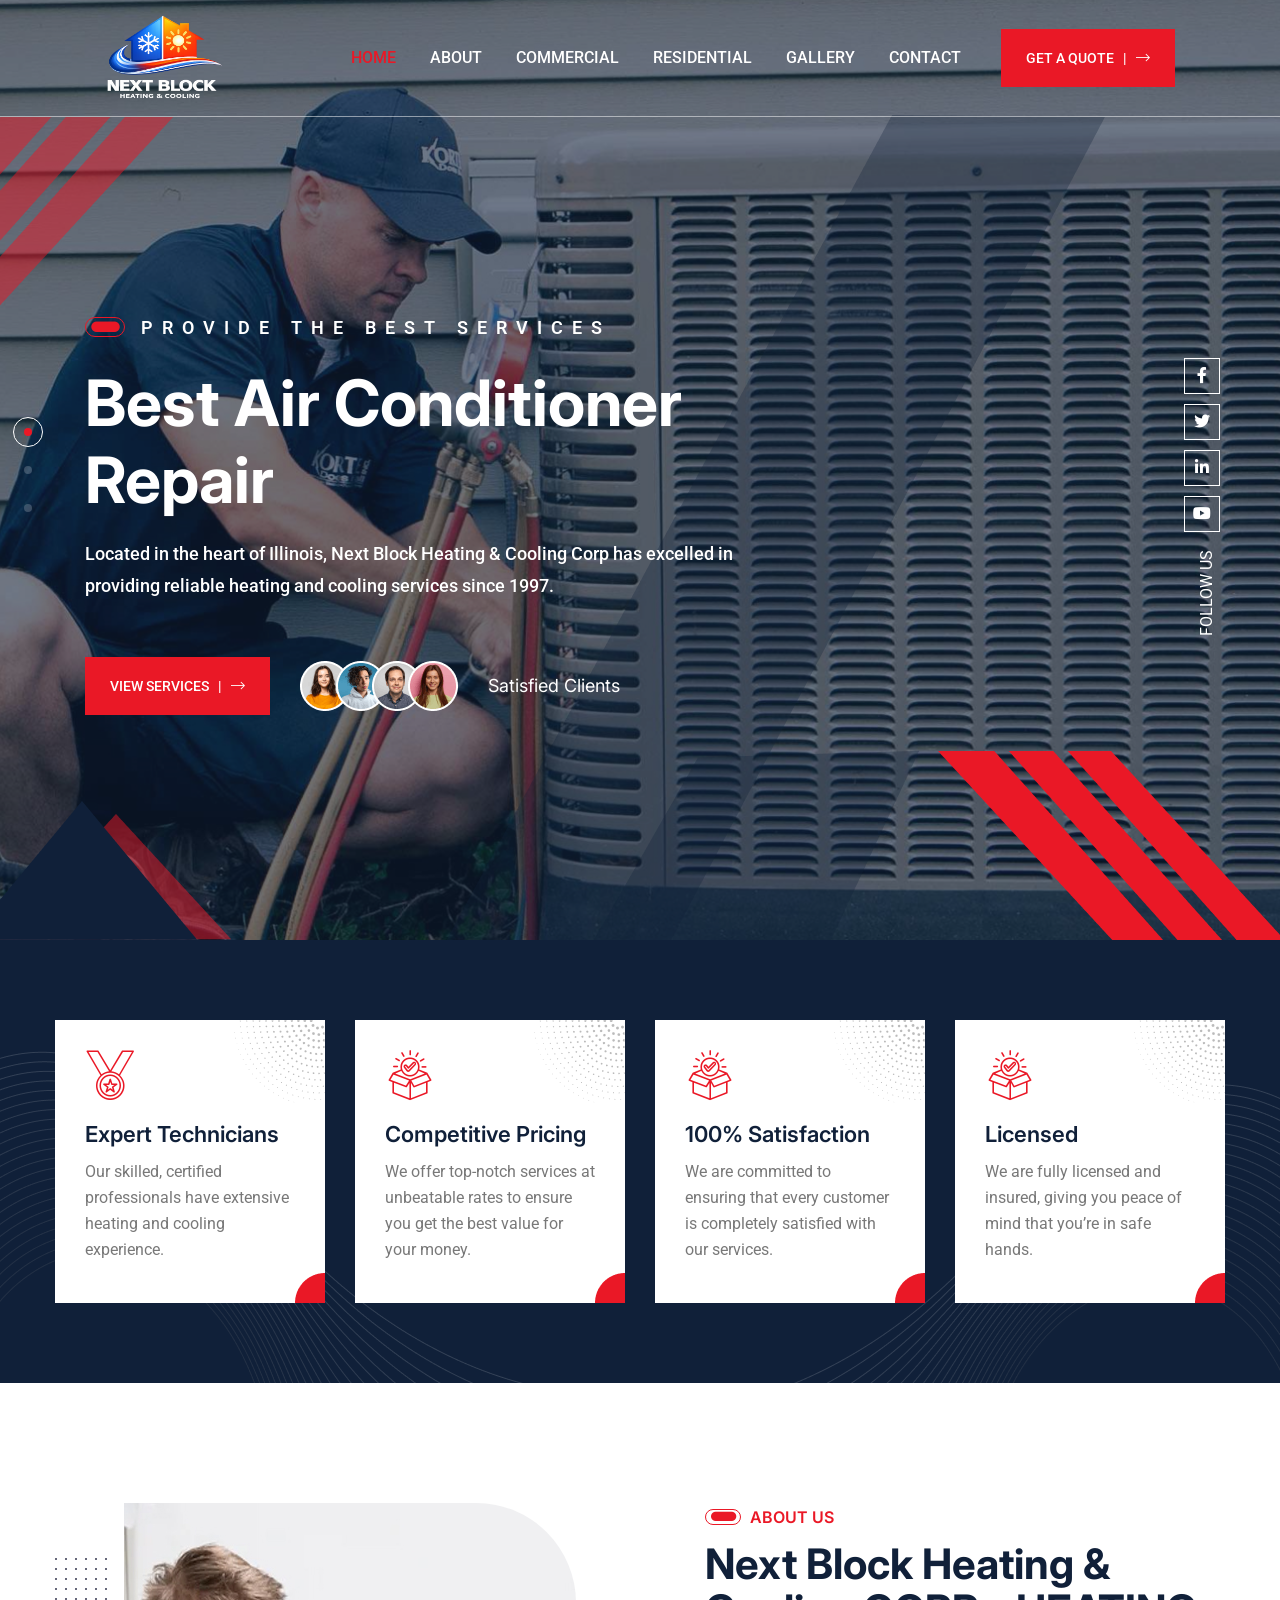
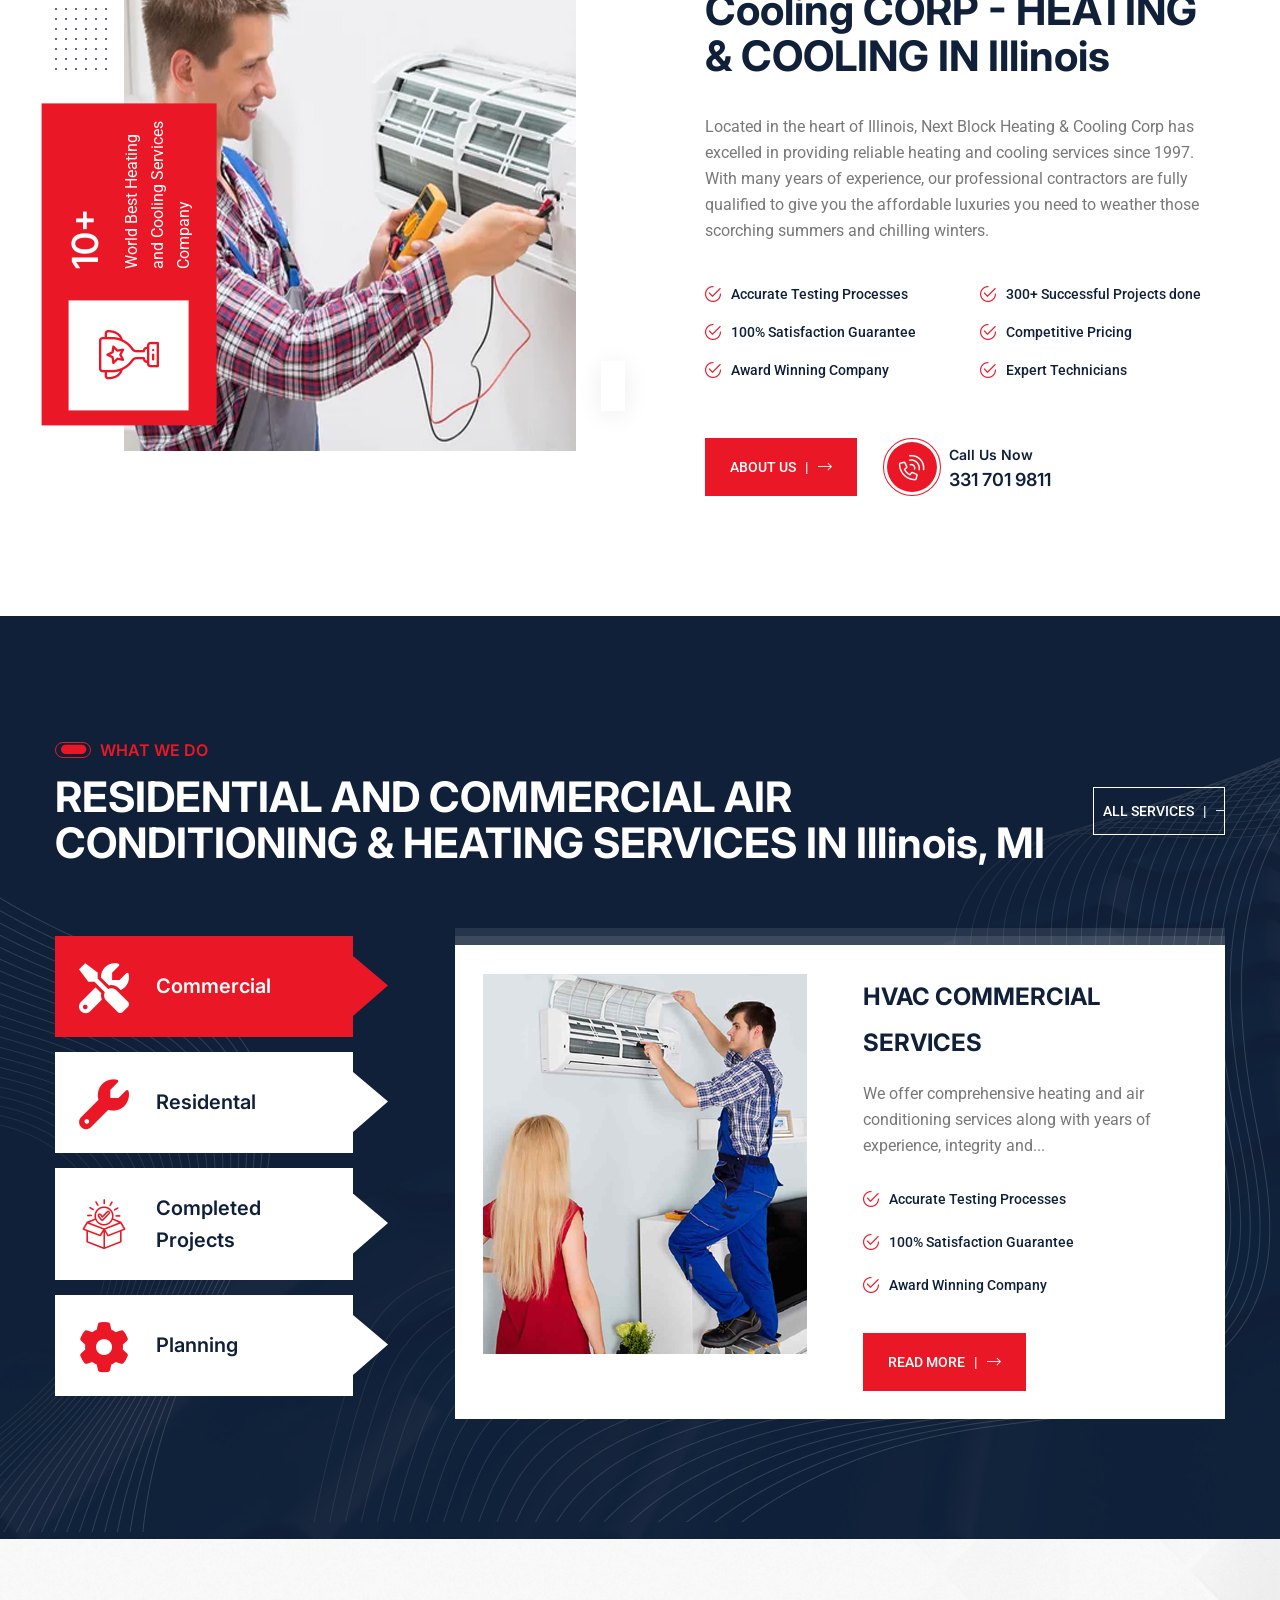
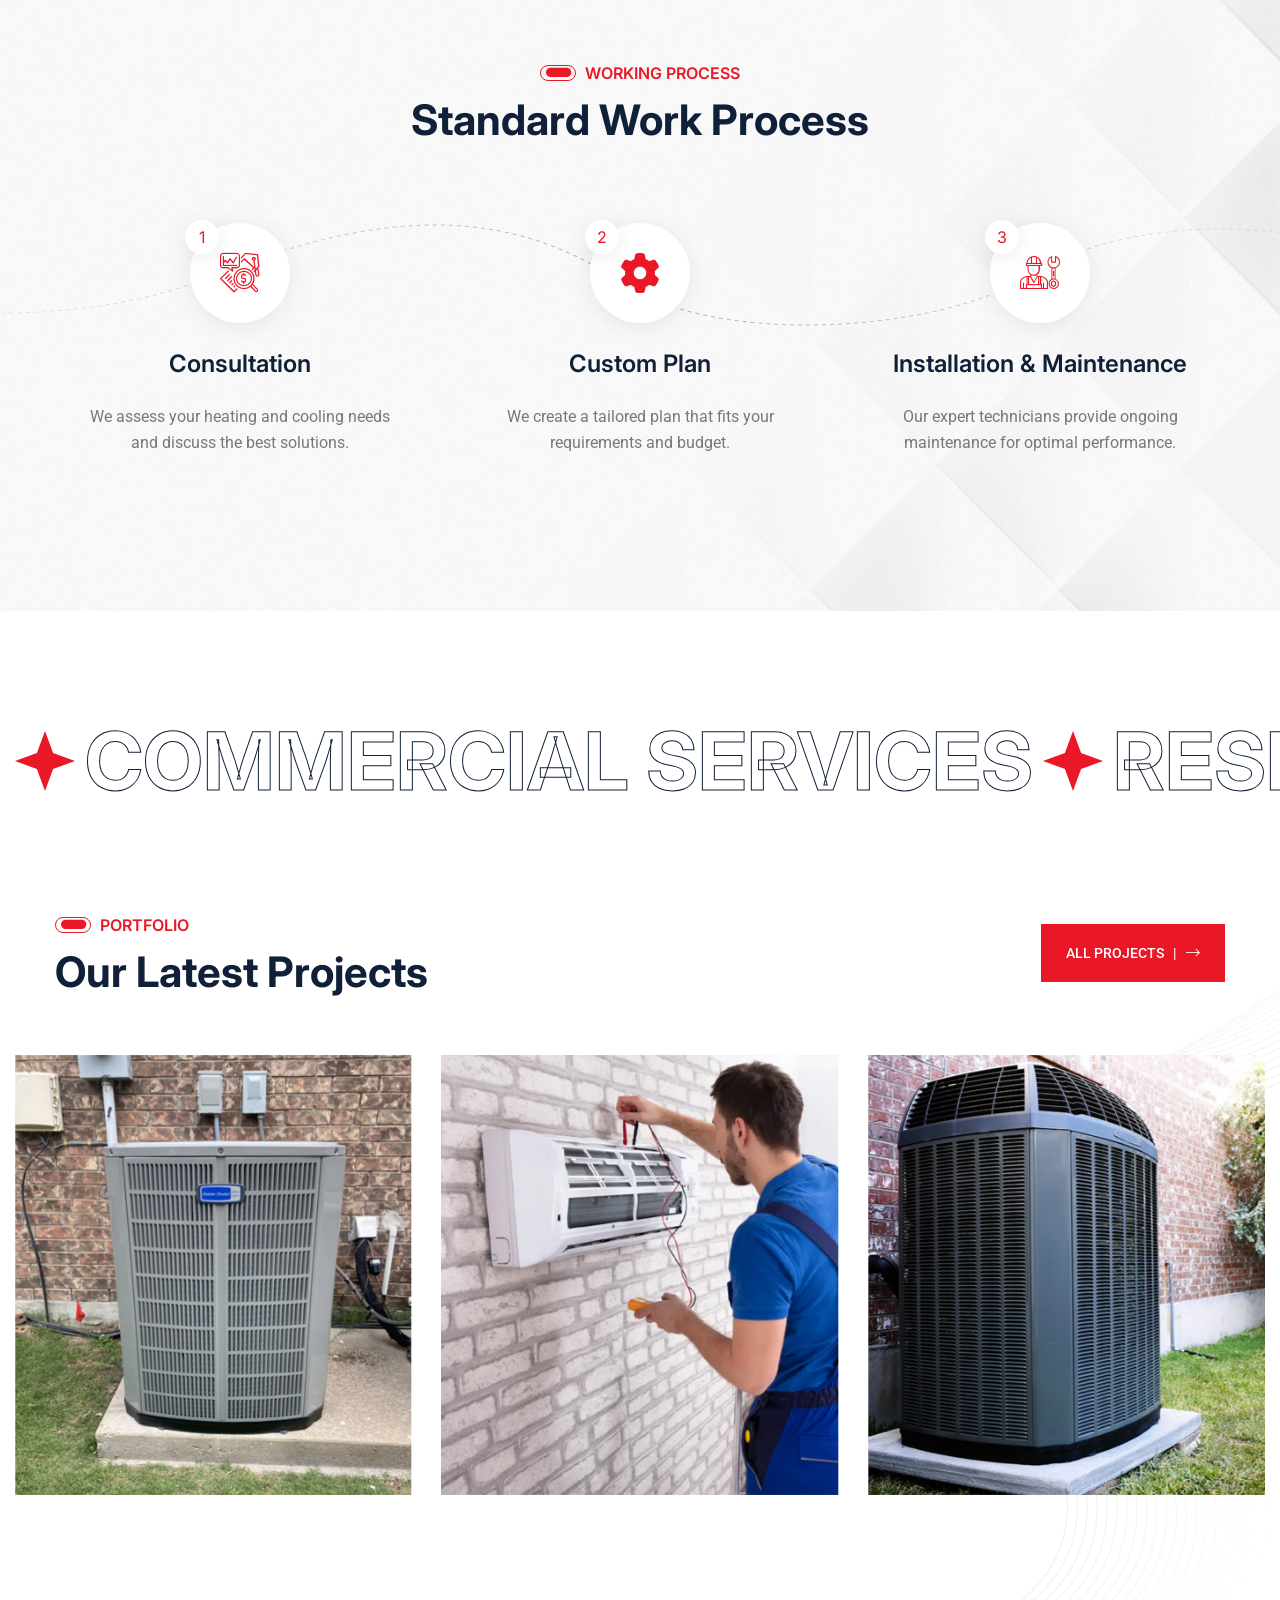
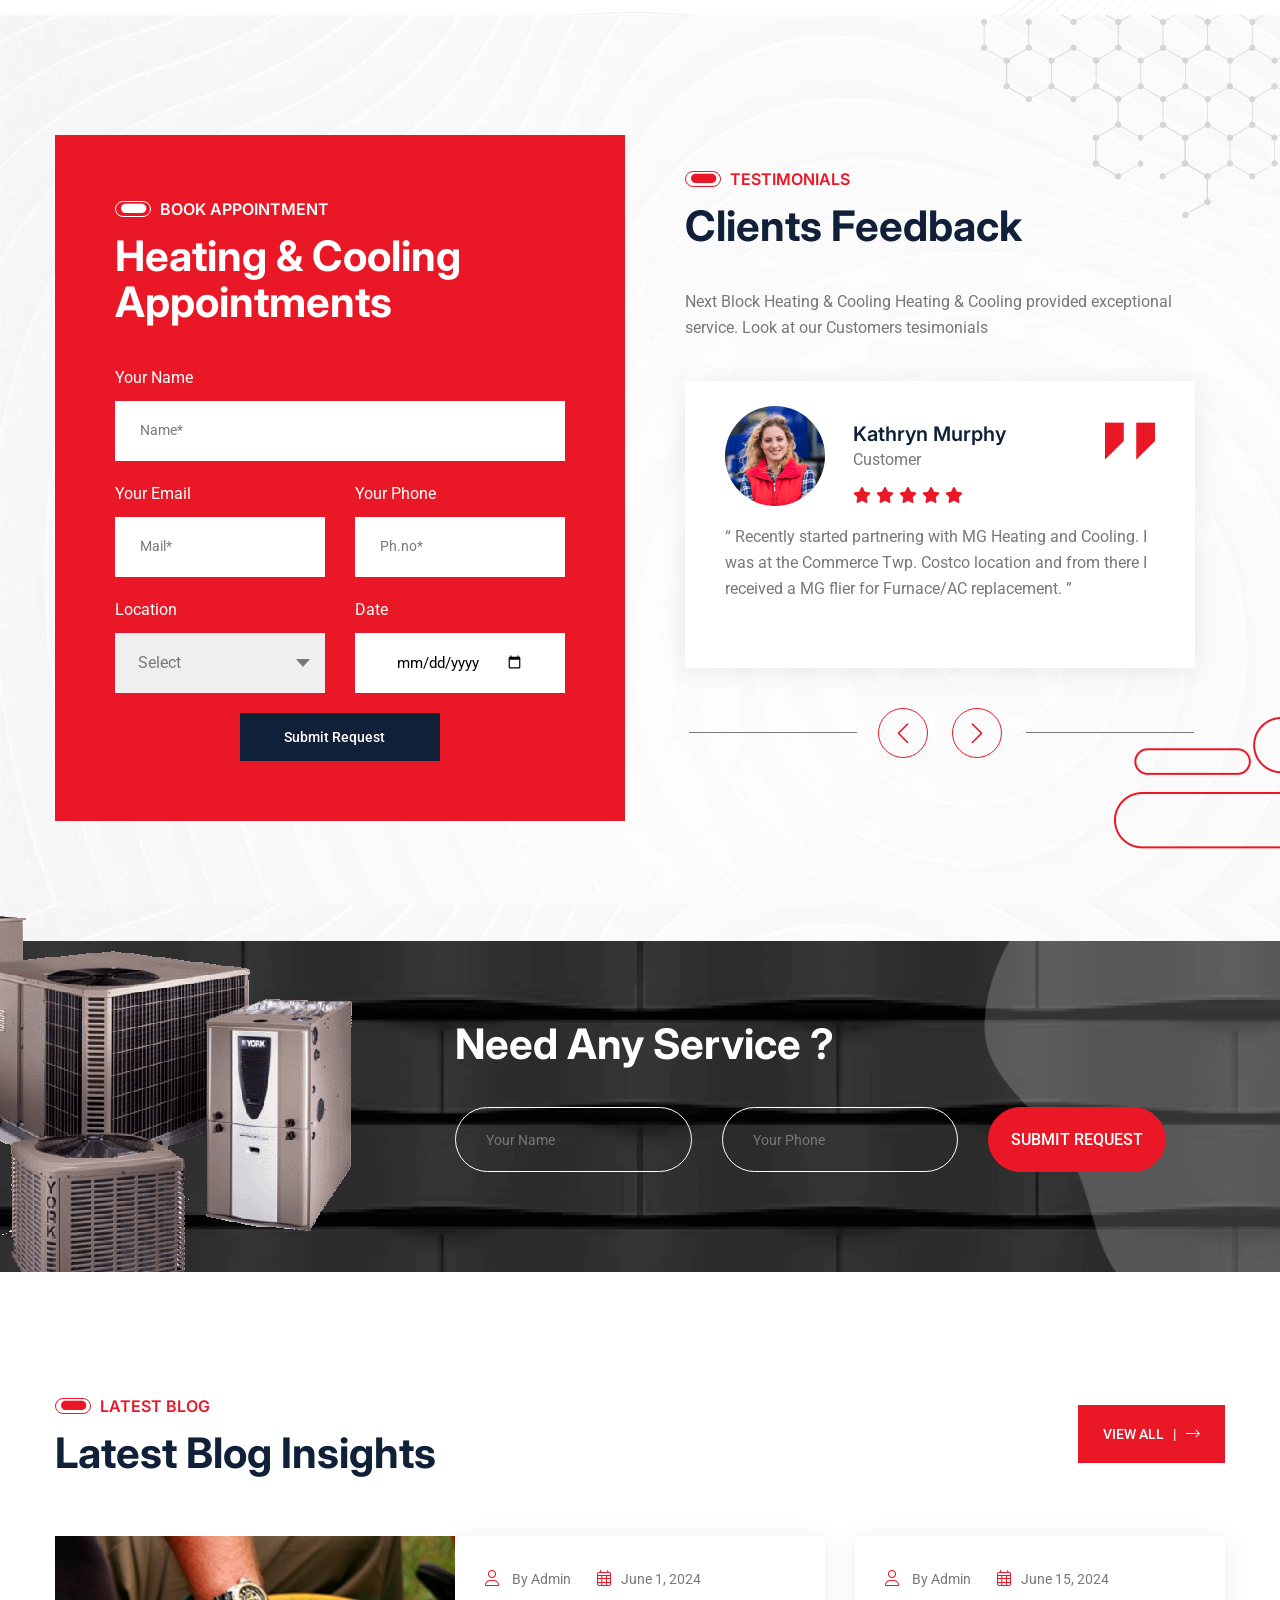
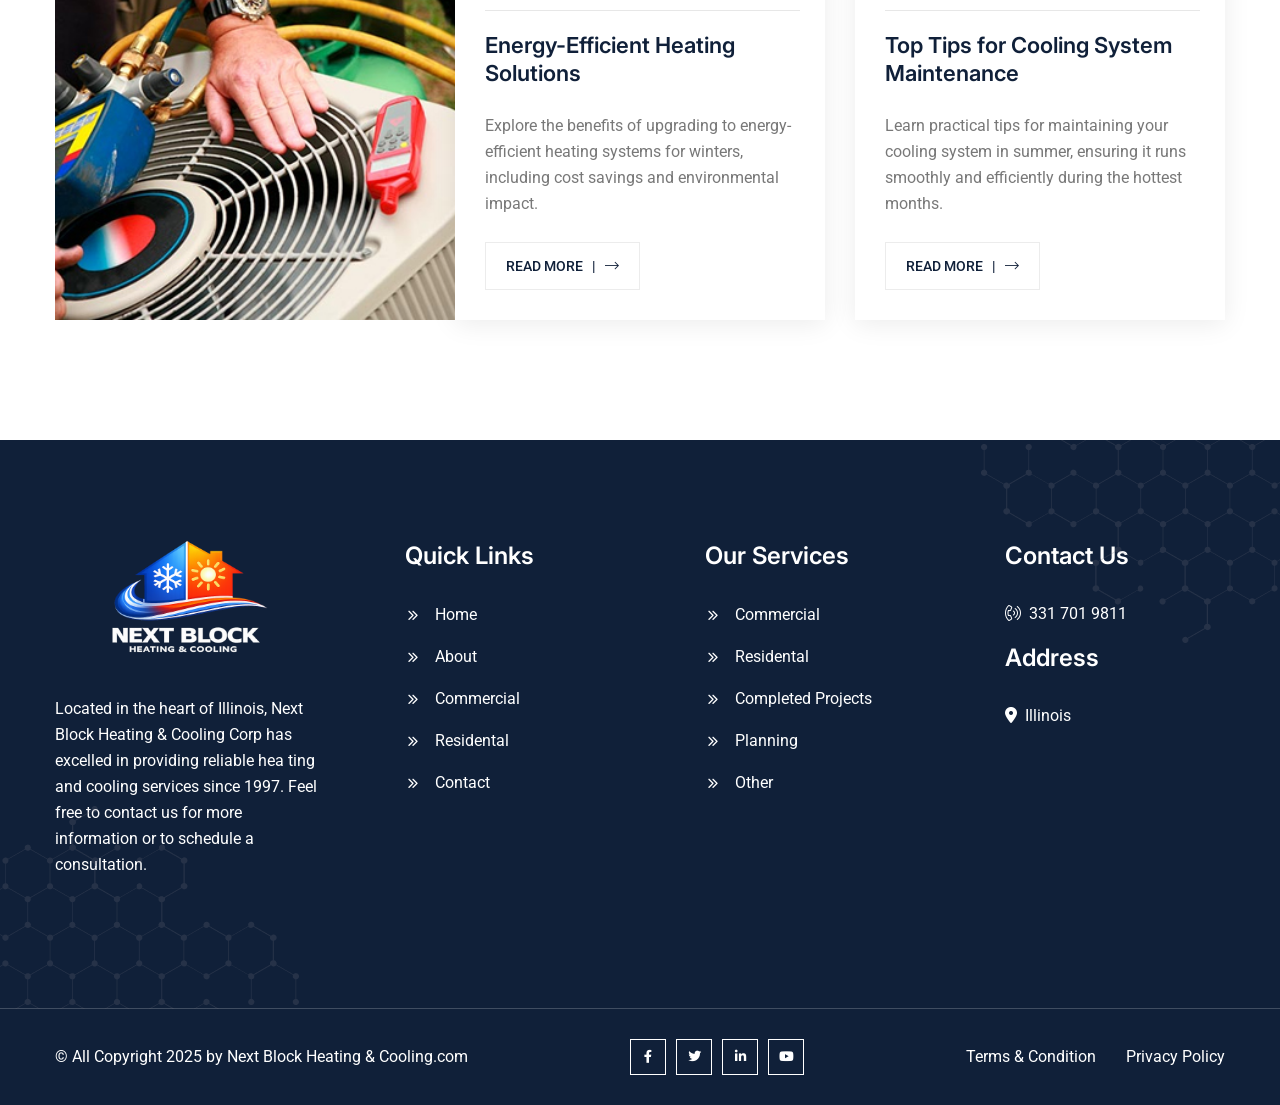
==== commit fd239e45: "logo size" ====
--- a/index.html
+++ b/index.html
@@ -10,7 +10,6 @@
    <meta name="viewport" content="width=device-width, initial-scale=1">
 
    <!-- Place favicon.ico in the root directory -->
-   <link rel="shortcut icon" type="image/x-icon" href="./assets/imgs/logo/favicon.ico">
    <!-- CSS here -->
    <link rel="stylesheet" href="assets/css/bootstrap.min.css">
    <link rel="stylesheet" href="assets/css/meanmenu.min.css">
--- a/assets/css/main.css
+++ b/assets/css/main.css
@@ -1806,16 +1806,16 @@
 }
 
 .header-logo {
-  max-width: 170px;
+  max-width: 200px;
 }
 @media (max-width: 575px), only screen and (min-width: 576px) and (max-width: 767px), only screen and (min-width: 992px) and (max-width: 1199px) {
   .header-logo {
-    max-width: 145px;
+    max-width: 200px;
   }
 }
 @media (max-width:450px) {
   .header-logo {
-    max-width: 130px;
+    max-width: 200px;
   }
 }
 .header-logo img {
